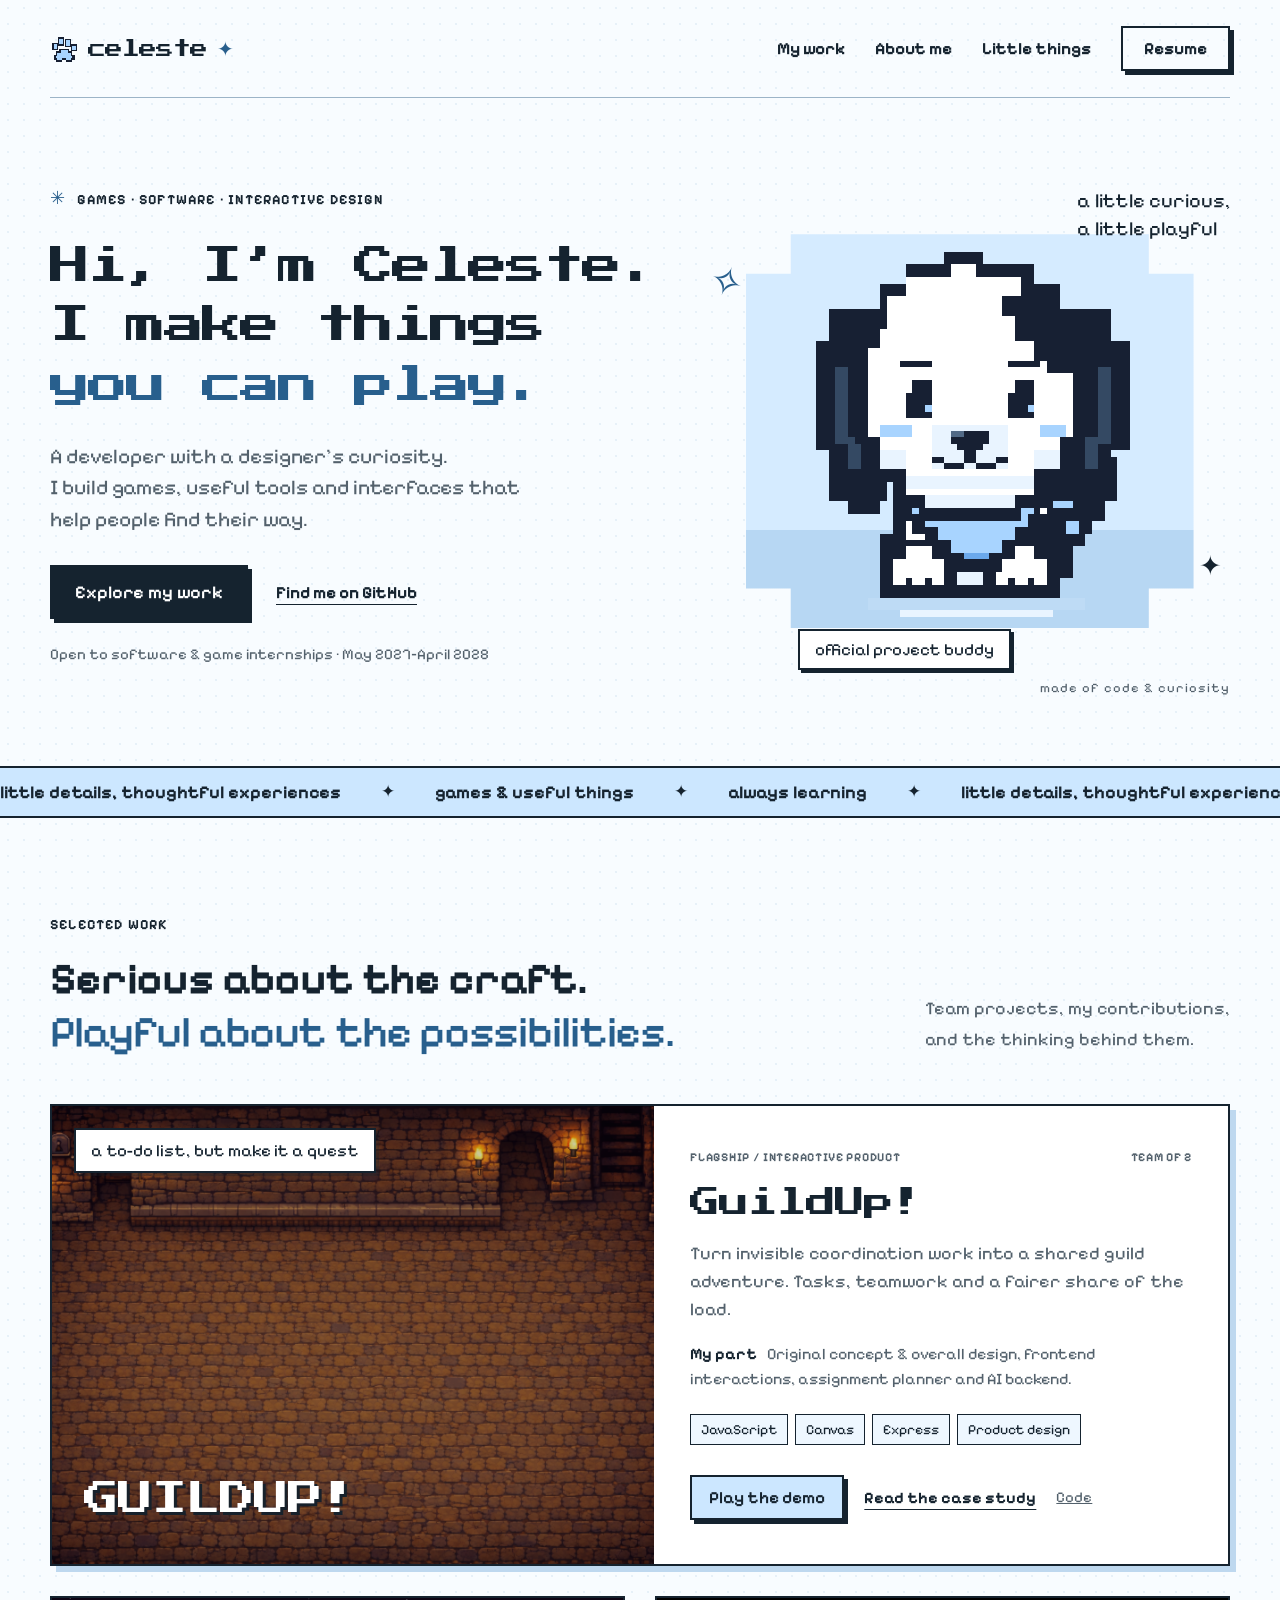
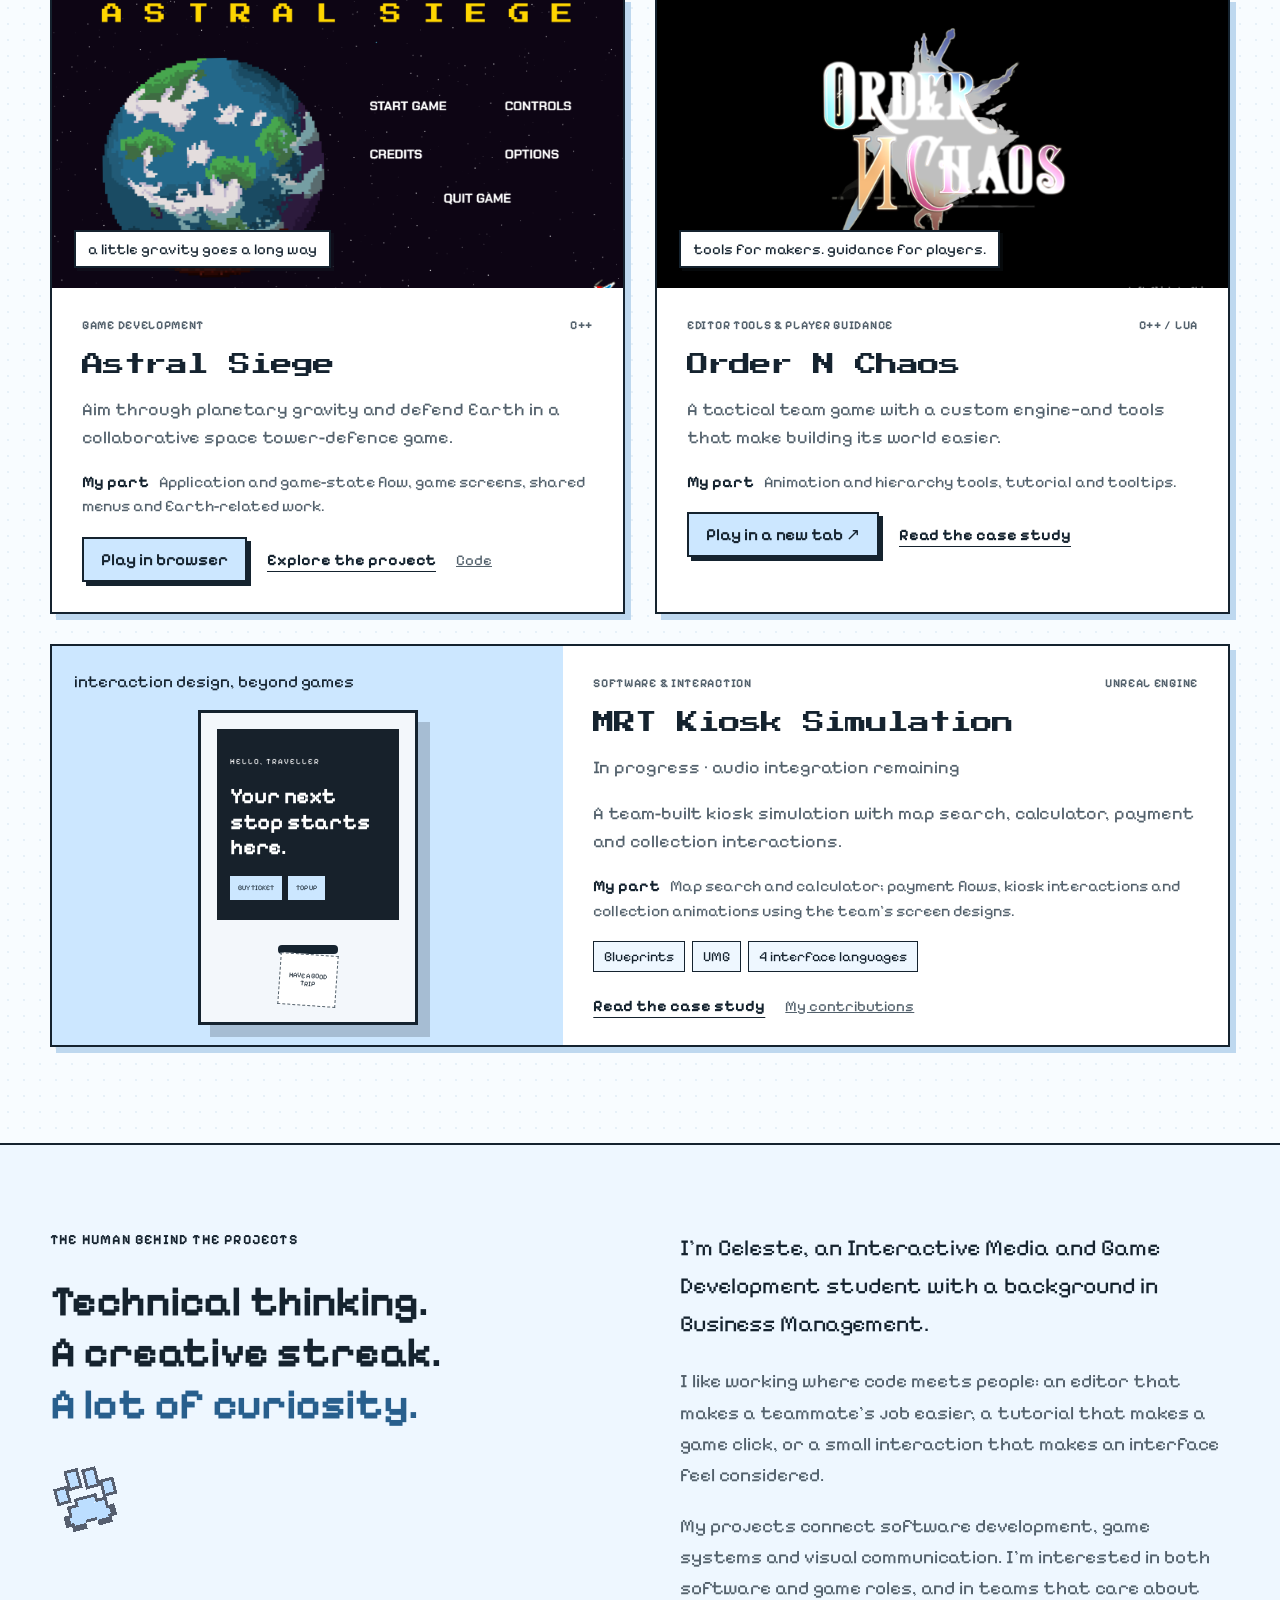
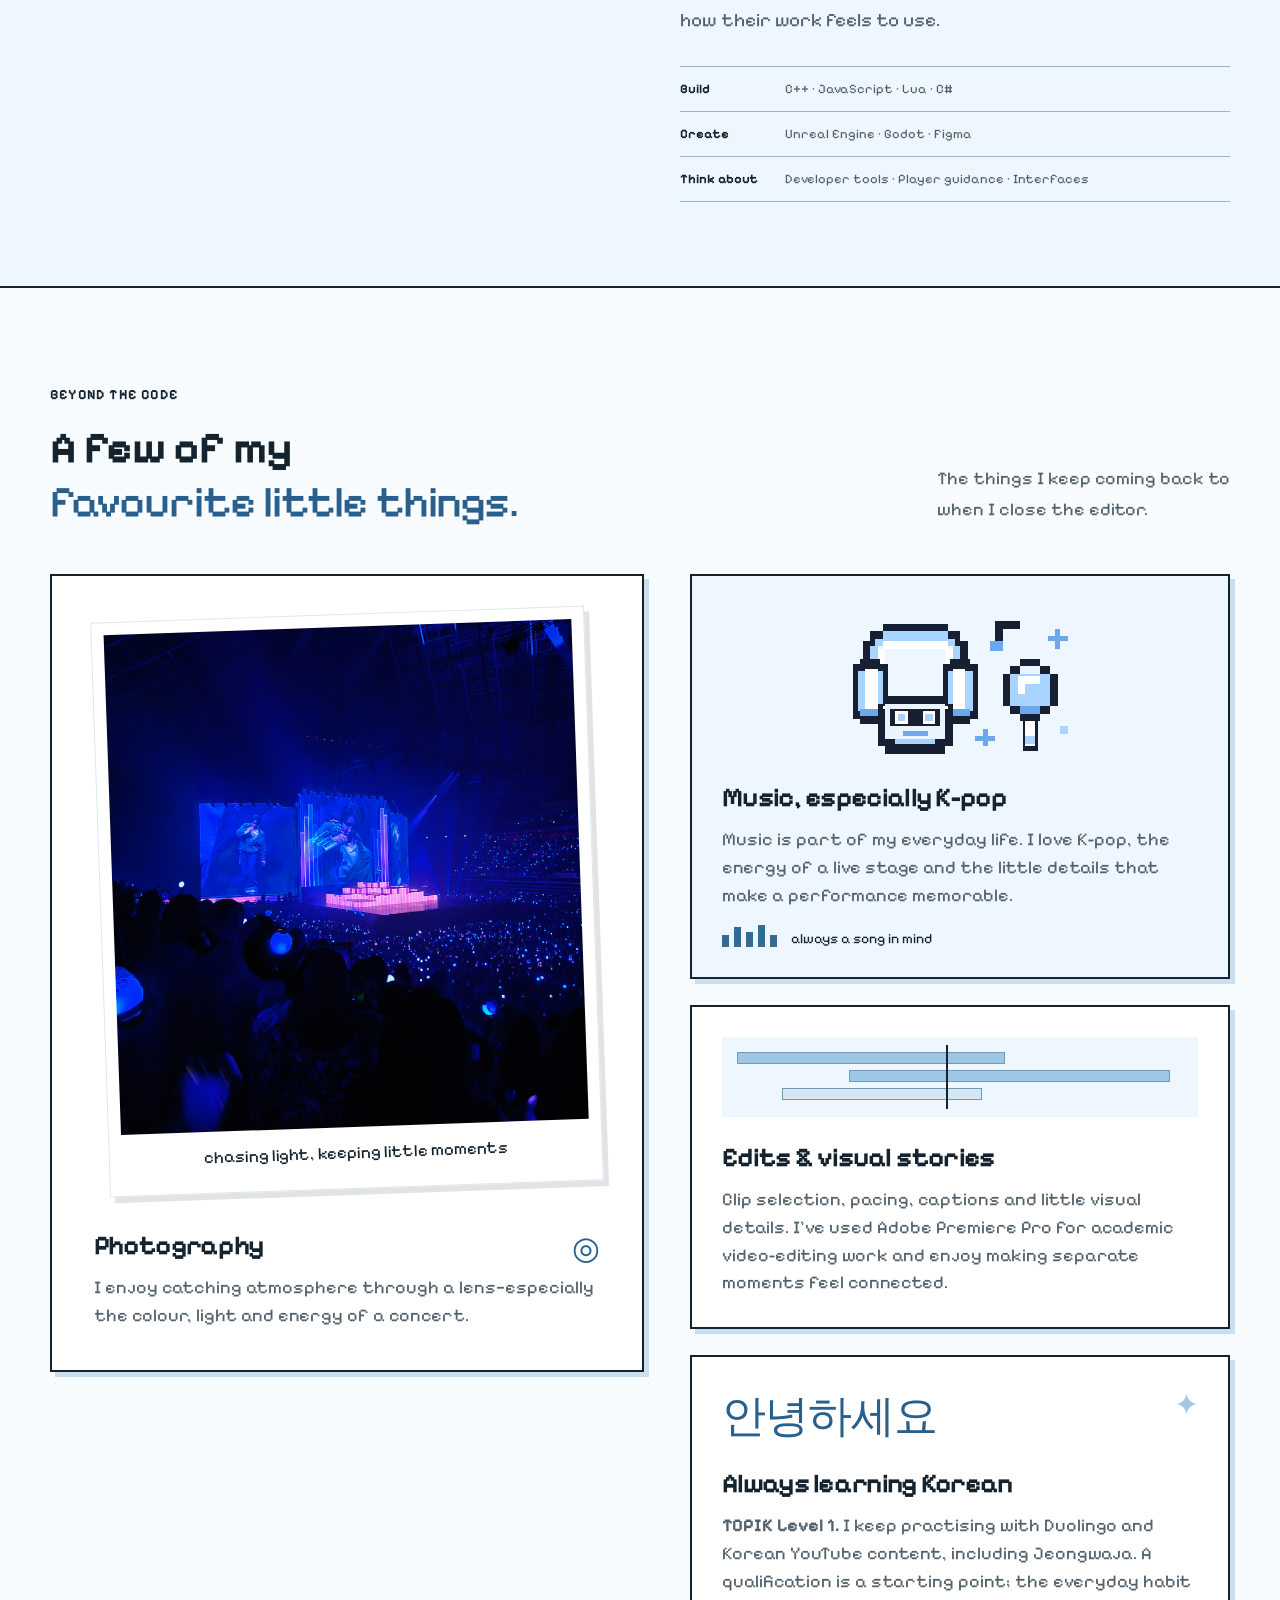
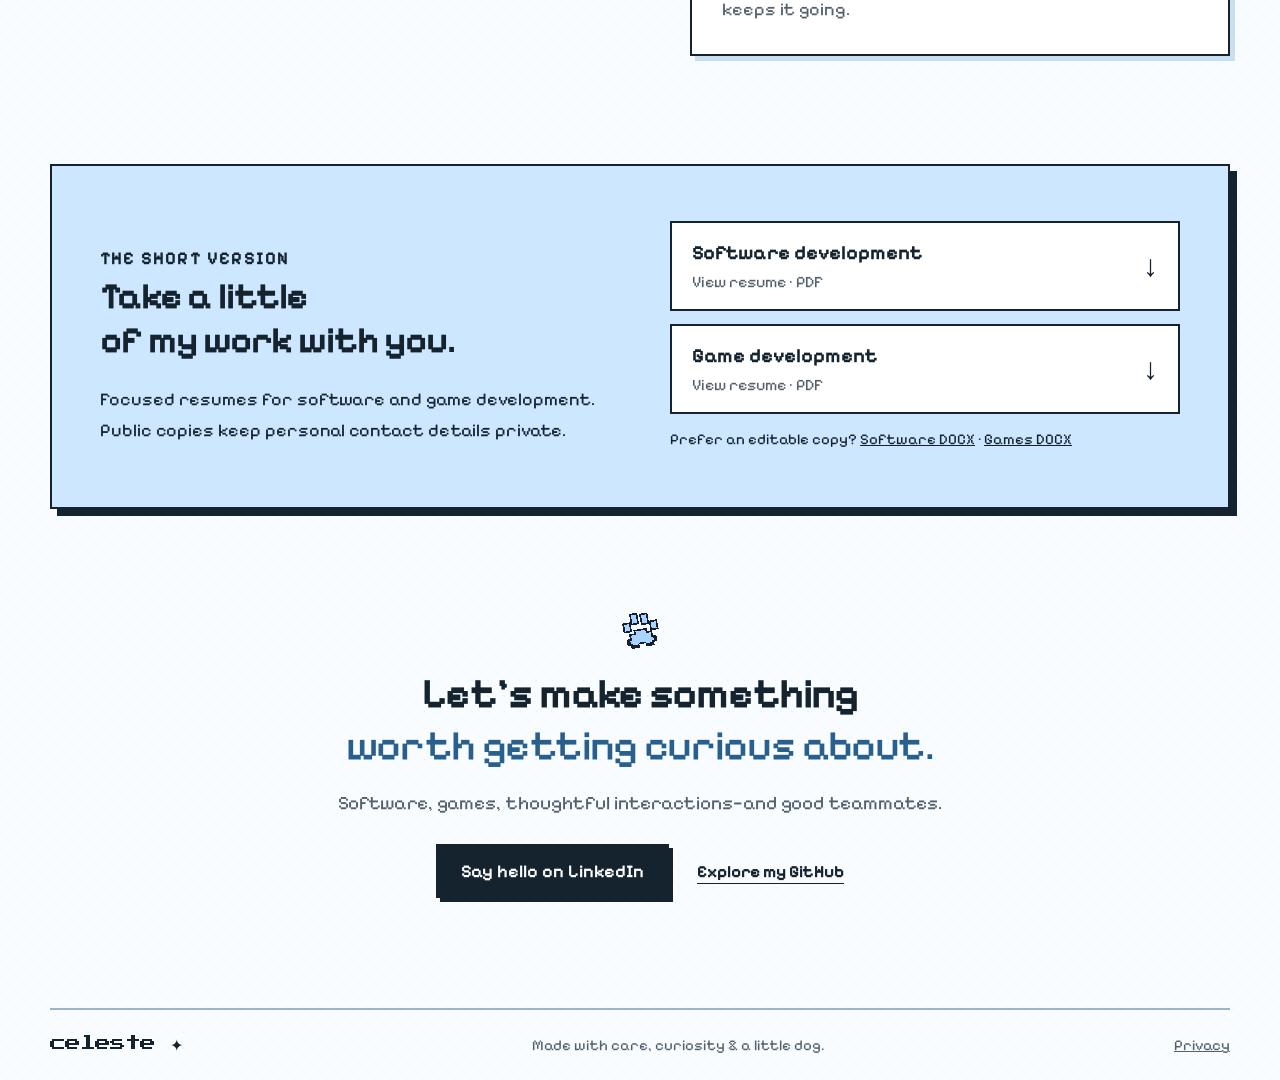
==== index.html @ cdff218d "Launch pastel-blue pixel portfolio with playable projects, evidence and privacy-safe resumes" ====
<!doctype html>
<html lang="en">
<head>
  <meta charset="utf-8"><meta name="viewport" content="width=device-width,initial-scale=1">
  <title>Celeste Tong · Games, software & little creative things</title>
  <meta name="description" content="Celeste Tong builds games, developer tools and thoughtful interfaces. Explore playable projects, personal contributions and creative work.">
  <link rel="icon" href="assets/paw.svg" type="image/svg+xml"><link rel="stylesheet" href="style.css"><link rel="stylesheet" href="pixel.css">
</head>
<body>
<a class="skip" href="#work">Skip to projects</a>
<header class="header wrap"><a class="brand" href="#" aria-label="Celeste home"><img src="assets/paw.svg" alt="" width="28" height="28"> celeste<span class="brand-star">✦</span></a><nav aria-label="Main navigation"><a href="#work">My work</a><a href="#about">About me</a><a href="#little-things">Little things</a><a class="nav-resume" href="#resume">Resume</a></nav></header>
<main>
<section class="hero wrap" aria-labelledby="intro-title">
  <div class="hero-copy"><div class="eyebrow"><span class="tiny-star">✳</span> GAMES · SOFTWARE · INTERACTIVE DESIGN</div><h1 id="intro-title">Hi, I’m Celeste.<br>I make things<br><span class="blue-word">you can play.</span></h1><p class="intro">A developer with a designer’s curiosity.<br>I build games, useful tools and interfaces that help people find their way.</p><div class="hero-actions"><a class="button dark" href="#work">Explore my work</a><a class="text-link" href="https://github.com/Cel23010997" target="_blank" rel="noopener noreferrer">Find me on GitHub</a></div><p class="availability">Open to software & game internships · May 2027–April 2028</p></div>
  <div class="hero-art"><span class="orbit-note note-top">a little curious,<br>a little playful</span><span class="doodle sparkle sparkle-one">✧</span><span class="doodle sparkle sparkle-two">✦</span><div class="mascot-blob"></div><button class="mascot-button" id="pet-dog" aria-label="Give the dog mascot a pat"><img src="assets/dog-mascot.svg" alt="A cheerful black-and-white puppy wearing a pastel blue bandana" width="480" height="480"></button><span class="dog-message" id="dog-message" aria-live="polite">official project buddy</span><span class="little-label">made of code & curiosity</span></div>
</section>
<div class="ticker" aria-hidden="true"><div>little details, thoughtful experiences <span>✦</span> games & useful things <span>✦</span> always learning <span>✦</span> little details, thoughtful experiences <span>✦</span></div></div>
<section class="section wrap" id="work"><div class="section-heading"><div><p class="eyebrow">SELECTED WORK</p><h2>Serious about the craft.<br><span class="handwritten">Playful about the possibilities.</span></h2></div><p>Team projects, my contributions,<br>and the thinking behind them.</p></div>
<div class="projects">
  <article class="project feature"><a class="project-image guild-preview" href="projects/guild-up.html" aria-label="Read the GuildUp case study"><img src="assets/guild-hall.png" alt="The pixel-art guild hall at the heart of GuildUp" loading="lazy"><span class="image-sticker">a to-do list, but make it a quest</span><span class="image-label">GUILDUP!</span></a><div class="project-body"><div class="project-meta"><span>FLAGSHIP / INTERACTIVE PRODUCT</span><span>TEAM OF 2</span></div><h3>GuildUp!</h3><p>Turn invisible coordination work into a shared guild adventure. Tasks, teamwork and a fairer share of the load.</p><p class="role"><b>My part</b> Original concept & overall design, frontend interactions, assignment planner and AI backend.</p><div class="tags"><span>JavaScript</span><span>Canvas</span><span>Express</span><span>Product design</span></div><div class="project-actions"><button class="button small" data-play="guild-up">Play the demo</button><a class="text-link" href="projects/guild-up.html">Read the case study</a><a class="code-link" href="https://github.com/Cel23010997/guild-up">Code</a></div></div></article>
  <article class="project"><a class="project-image astral-preview" href="projects/astral-siege.html" aria-label="Read about Astral Siege"><img src="assets/astral-preview.png" alt="Astral Siege space tower-defence game preview" loading="lazy"><span class="image-sticker small-sticker">a little gravity goes a long way</span></a><div class="project-body"><div class="project-meta"><span>GAME DEVELOPMENT</span><span>C++</span></div><h3>Astral Siege</h3><p>Aim through planetary gravity and defend Earth in a collaborative space tower-defence game.</p><p class="role"><b>My part</b> Application and game-state flow, game screens, shared menus and Earth-related work.</p><div class="project-actions"><button class="button small" data-play="astral-siege">Play in browser</button><a class="text-link" href="projects/astral-siege.html">Explore the project</a><a class="code-link" href="https://github.com/Cel23010997/astral-siege">Code</a></div></div></article>
  <article class="project"><a class="project-image order-preview" href="projects/order-n-chaos.html" aria-label="Read the Order N Chaos case study"><img src="assets/order-preview.png" alt="Order N Chaos title screen from the team-hosted browser game" loading="lazy"><span class="image-sticker small-sticker">tools for makers. guidance for players.</span></a><div class="project-body"><div class="project-meta"><span>EDITOR TOOLS & PLAYER GUIDANCE</span><span>C++ / LUA</span></div><h3>Order N Chaos</h3><p>A tactical team game with a custom engine—and tools that make building its world easier.</p><p class="role"><b>My part</b> Animation and hierarchy tools, tutorial and tooltips.</p><div class="project-actions"><a class="button small" href="https://tanukifurhire.com/play/order-n-chaos/" target="_blank" rel="noopener noreferrer">Play in a new tab ↗</a><a class="text-link" href="projects/order-n-chaos.html">Read the case study</a></div></div></article>
  <article class="project wide-project"><div class="kiosk-illustration" aria-hidden="true"><div class="kiosk-shell"><div class="kiosk-screen"><span>HELLO, TRAVELLER</span><strong>Your next<br>stop starts here.</strong><div><i>BUY TICKET</i><i>TOP UP</i></div></div><div class="kiosk-slot"></div><div class="kiosk-ticket">HAVE A GOOD TRIP</div></div><span class="kiosk-caption">interaction design, beyond games</span></div><div class="project-body"><div class="project-meta"><span>SOFTWARE & INTERACTION</span><span>UNREAL ENGINE</span></div><h3>MRT Kiosk Simulation</h3><p class="project-status">In progress · audio integration remaining</p><p>A team-built kiosk simulation with map search, calculator, payment and collection interactions.</p><p class="role"><b>My part</b> Map search and calculator; payment flows, kiosk interactions and collection animations using the team’s screen designs.</p><div class="tags"><span>Blueprints</span><span>UMG</span><span>4 interface languages</span></div><div class="project-actions"><a class="text-link" href="projects/mrt-kiosk.html">Read the case study</a><a class="code-link" href="https://github.com/Cel23010997/mrt-kiosk">My contributions</a></div></div></article>
</div></section>
<section class="about-section" id="about"><div class="wrap about-grid"><div><p class="eyebrow">THE HUMAN BEHIND THE PROJECTS</p><h2>Technical thinking.<br>A creative streak.<br><span class="blue-word">A lot of curiosity.</span></h2><img class="about-paw" src="assets/paw.svg" alt="" width="70" height="70"></div><div class="about-copy"><p>I’m Celeste, an Interactive Media and Game Development student with a background in Business Management.</p><p>I like working where code meets people: an editor that makes a teammate’s job easier, a tutorial that makes a game click, or a small interaction that makes an interface feel considered.</p><p>My projects connect software development, game systems and visual communication. I’m interested in both software and game roles, and in teams that care about how their work feels to use.</p><div class="skill-lines"><div><b>Build</b><span>C++ · JavaScript · Lua · C#</span></div><div><b>Create</b><span>Unreal Engine · Godot · Figma</span></div><div><b>Think about</b><span>Developer tools · Player guidance · Interfaces</span></div></div></div></div></section>
<section class="section wrap" id="little-things"><div class="section-heading"><div><p class="eyebrow">BEYOND THE CODE</p><h2>A few of my<br><span class="handwritten">favourite little things.</span></h2></div><p>The things I keep coming back to<br>when I close the editor.</p></div><div class="hobbies"><article class="photo-hobby"><div class="polaroid"><img src="assets/concert-blue.jpg" alt="My concert photograph: blue stage lights and a sea of glowing lightsticks" loading="lazy"><span>chasing light, keeping little moments</span></div><div class="hobby-copy"><span class="hobby-icon" aria-hidden="true">◎</span><h3>Photography</h3><p>I enjoy catching atmosphere through a lens—especially the colour, light and energy of a concert.</p></div></article><div class="small-hobbies"><article class="hobby-card music"><img src="assets/music-pixel.svg" class="music-art" alt="Pixel-art headphones, cassette and lightstick" width="288" height="192"><h3>Music, especially K-pop</h3><p>Music is part of my everyday life. I love K-pop, the energy of a live stage and the little details that make a performance memorable.</p><div class="equalizer" aria-hidden="true"><i></i><i></i><i></i><i></i><i></i><span>always a song in mind</span></div></article><article class="hobby-card"><div class="timeline-art" aria-hidden="true"><span></span><span></span><span></span><i></i></div><h3>Edits & visual stories</h3><p>Clip selection, pacing, captions and little visual details. I’ve used Adobe Premiere Pro for academic video-editing work and enjoy making separate moments feel connected.</p></article><article class="hobby-card korean"><div class="hangul" lang="ko" aria-hidden="true">안녕하세요<span>✦</span></div><h3>Always learning Korean</h3><p><b>TOPIK Level 1.</b> I keep practising with Duolingo and Korean YouTube content, including Jeongwaja. A qualification is a starting point; the everyday habit keeps it going.</p></article></div></div></section>
<section class="resume-section wrap" id="resume"><div><p class="eyebrow">THE SHORT VERSION</p><h2>Take a little<br>of my work with you.</h2><p>Focused resumes for software and game development.<br>Public copies keep personal contact details private.</p></div><div class="resume-options"><a class="resume-download" href="resume/CelesteTong-SoftwareDeveloper-General.pdf"><span>Software development</span><small>View resume · PDF</small><b aria-hidden="true">↓</b></a><a class="resume-download" href="resume/CelesteTong-GameDeveloper-General.pdf"><span>Game development</span><small>View resume · PDF</small><b aria-hidden="true">↓</b></a><p>Prefer an editable copy? <a href="resume/CelesteTong-SoftwareDeveloper-General.docx">Software DOCX</a> · <a href="resume/CelesteTong-GameDeveloper-General.docx">Games DOCX</a></p></div></section>
<section class="contact wrap"><img src="assets/paw.svg" alt="" width="40" height="40"><h2>Let’s make something<br><span class="handwritten">worth getting curious about.</span></h2><p>Software, games, thoughtful interactions—and good teammates.</p><div class="hero-actions"><a class="button dark" href="https://www.linkedin.com/in/celeste-tong-jia-xuan/" target="_blank" rel="noopener noreferrer">Say hello on LinkedIn</a><a class="text-link" href="https://github.com/Cel23010997" target="_blank" rel="noopener noreferrer">Explore my GitHub</a></div></section>
</main><footer class="footer wrap"><a class="brand" href="#">celeste ✦</a><span>Made with care, curiosity & a little dog.</span><a href="privacy.html">Privacy</a></footer>
<dialog class="play-dialog" id="play-dialog"><div class="play-toolbar"><div><b id="play-title">Play</b><span id="play-note"></span></div><a id="play-external" target="_blank" rel="noopener noreferrer">Open separately</a><button id="close-play" aria-label="Close game">×</button></div><iframe id="game-frame" title="Playable project" allow="fullscreen; autoplay; gamepad" allowfullscreen></iframe></dialog>
<script src="script.js"></script></body></html>
---- style.css ----
:root{--ink:#17212b;--muted:#53616c;--blue:#c9e4fa;--ice:#eef7ff;--blue-dark:#326b96;--line:#d2dfe9;--white:#fff;--radius:24px;font-family:"Trebuchet MS",Arial,sans-serif;color:var(--ink);background:#fcfdff;font-synthesis:none}*{box-sizing:border-box}html{scroll-behavior:smooth;scroll-padding-top:90px}body{margin:0}button,a{-webkit-tap-highlight-color:transparent}a{color:inherit}button,input,select{font:inherit}button,a{touch-action:manipulation}a:focus-visible,button:focus-visible{outline:3px solid #3380b6;outline-offset:5px}img{max-width:100%;display:block}button{color:inherit;cursor:pointer}.wrap{width:min(1180px,calc(100% - 72px));margin-inline:auto}.skip{position:absolute;top:-90px;left:20px;z-index:100;background:#fff;padding:12px}.skip:focus{top:12px}.header{display:flex;align-items:center;justify-content:space-between;padding:26px 0;border-bottom:1px solid var(--line)}.brand{display:inline-flex;gap:10px;align-items:center;text-decoration:none;font-size:25px;font-weight:900;letter-spacing:-1px}.brand-star{color:var(--blue-dark);font-size:20px}.header nav{display:flex;align-items:center;gap:30px;font-size:14px;font-weight:700}.header nav a{text-decoration:none}.header nav a:hover{text-decoration:underline;text-underline-offset:6px}.nav-resume{border:1.5px solid var(--ink);padding:10px 21px;border-radius:30px}.hero{display:grid;grid-template-columns:1.17fr 1fr;gap:20px;align-items:center;padding-block:86px 88px;min-height:660px}.eyebrow{font-size:12px;font-weight:800;letter-spacing:1.8px;line-height:1.6;margin:0 0 24px}.tiny-star{color:var(--blue-dark);font-size:18px;margin-right:7px}h1,h2,h3,p{margin-top:0}h1{font-size:clamp(44px,5.7vw,78px);line-height:1.04;letter-spacing:-4.5px;margin-bottom:28px;font-weight:900}.blue-word{color:var(--blue-dark)}.intro{font-size:19px;line-height:1.65;color:var(--muted);max-width:490px}.hero-actions{display:flex;align-items:center;gap:28px;flex-wrap:wrap;margin:30px 0 20px}.button{display:inline-flex;align-items:center;justify-content:center;min-height:49px;padding:14px 23px;border:1.5px solid var(--ink);border-radius:100px;background:var(--blue);font-size:14px;font-weight:800;text-decoration:none;transition:transform .2s,box-shadow .2s}.button:hover{transform:translateY(-3px);box-shadow:3px 4px 0 var(--ink)}.button.dark{background:var(--ink);color:#fff}.button.small{min-height:42px;padding:10px 17px;font-size:13px}.text-link{font-weight:800;text-decoration-thickness:1px;text-underline-offset:6px;font-size:14px}.availability{font-size:12px;color:var(--muted);margin-top:26px}.hero-art{position:relative;min-height:470px;display:grid;place-items:center;isolation:isolate}.mascot-blob{position:absolute;width:92%;height:79%;background:var(--blue);border-radius:48% 52% 43% 57%/51% 42% 58% 49%;transform:rotate(-8deg);z-index:-1}.mascot-blob:after{content:"";position:absolute;inset:-15px;border:1px dashed #8badc5;border-radius:inherit;transform:rotate(14deg)}.mascot-button{border:0;background:none;width:100%;padding:0;transition:transform .25s}.mascot-button:hover{transform:rotate(3deg) translateY(-4px)}.mascot-button.patted{animation:wiggle .6s ease}.mascot-button img{width:100%;max-width:460px;margin:auto}.orbit-note{position:absolute;font-family:"Segoe Print","Comic Sans MS",cursive;font-size:19px;line-height:1.4;z-index:2;transform:rotate(7deg)}.note-top{right:-5px;top:9px}.doodle{position:absolute}.sparkle-one{left:14px;top:48px;font-size:69px;color:var(--blue-dark);transform:rotate(20deg)}.sparkle-two{right:0;bottom:90px;font-size:40px}.dog-message{position:absolute;bottom:17px;left:24%;transform:rotate(-4deg);background:#fff;border:1px solid var(--ink);padding:8px 15px;border-radius:8px;font-size:13px;box-shadow:3px 3px 0 var(--ink)}.little-label{position:absolute;bottom:-16px;right:0;font-size:11px;letter-spacing:1px;color:var(--muted)}.ticker{overflow:hidden;background:var(--blue);border-block:1px solid var(--ink);padding:17px 0;white-space:nowrap;font-size:14px;font-weight:700}.ticker>div{display:flex;justify-content:space-around;gap:40px;min-width:1100px}.ticker span{font-size:17px}.section{padding-block:96px}.section-heading{display:flex;justify-content:space-between;gap:30px;align-items:end;margin-bottom:44px}.section-heading .eyebrow{margin-bottom:16px}h2{font-size:clamp(30px,3.6vw,46px);letter-spacing:-1.8px;line-height:1.15;font-weight:900;margin-bottom:0}.handwritten{font-family:"Segoe Print","Comic Sans MS",cursive;font-weight:500;font-size:.85em;letter-spacing:-1.4px;color:var(--blue-dark);line-height:1.55}.section-heading>p{font-size:15px;line-height:1.7;color:var(--muted);margin-bottom:6px}.projects{display:grid;grid-template-columns:1fr 1fr;gap:30px}.project{border:1px solid var(--line);border-radius:var(--radius);overflow:hidden;background:#fff;transition:box-shadow .25s,transform .25s}.project:hover{box-shadow:0 12px 40px #223b5310}.feature{grid-column:1/-1;display:grid;grid-template-columns:1.05fr 1fr}.project-image{position:relative;display:block;overflow:hidden;text-decoration:none;min-height:280px;background:var(--ice)}.project-image>img{width:100%;height:290px;object-fit:cover;transition:transform .5s}.project-image:hover>img{transform:scale(1.035)}.feature .project-image>img{height:100%;min-height:450px;object-fit:cover;filter:brightness(.8)}.image-sticker{position:absolute;top:22px;left:22px;padding:10px 15px;background:var(--white);border:1px solid var(--ink);font-family:"Segoe Print","Comic Sans MS",cursive;font-size:14px;transform:rotate(-4deg);box-shadow:3px 3px 0 #17212b45}.image-label{position:absolute;left:32px;bottom:38px;color:#fff;font-size:50px;font-weight:900;letter-spacing:1px;text-shadow:3px 3px 0 #17212b}.small-sticker{font-size:12px;padding:8px 12px;top:auto;bottom:20px}.project-body{padding:30px}.feature .project-body{padding:44px 36px;display:flex;flex-direction:column;justify-content:center}.project-meta{display:flex;justify-content:space-between;gap:12px;font-size:10px;letter-spacing:1.1px;font-weight:800;color:var(--muted);margin-bottom:17px}.project h3{font-size:29px;letter-spacing:-1px;margin-bottom:14px}.feature h3{font-size:40px}.project p{font-size:16px;line-height:1.7;color:var(--muted);margin-bottom:18px}.project .role{font-size:14px}.role b{color:var(--ink);margin-right:7px}.tags{display:flex;gap:7px;flex-wrap:wrap;margin:4px 0 24px}.tags span{border:1px solid var(--line);border-radius:30px;font-size:11px;padding:6px 10px;background:var(--ice)}.project-actions{display:flex;align-items:center;gap:20px;flex-wrap:wrap;margin-top:6px}.project-actions .text-link{font-size:13px}.code-link{color:var(--muted);font-size:12px}.wide-project{grid-column:1/-1;display:grid;grid-template-columns:1fr 1.3fr}.kiosk-illustration{min-height:330px;background:var(--blue);display:grid;place-items:center;position:relative;overflow:hidden}.kiosk-shell{width:220px;background:#f3f7fb;border:3px solid var(--ink);border-radius:20px 20px 0 0;padding:16px;box-shadow:13px 13px 0 #17212b23;transform:rotate(-6deg) translateY(26px)}.kiosk-screen{background:#17212b;color:#fff;border-radius:9px;padding:20px 13px;min-height:180px}.kiosk-screen>span{font-size:8px;letter-spacing:1px}.kiosk-screen strong{display:block;font-size:22px;line-height:1.15;margin:16px 0}.kiosk-screen>div{display:flex;gap:6px}.kiosk-screen i{font-style:normal;font-size:7px;background:var(--blue);color:var(--ink);padding:8px;border-radius:4px}.kiosk-slot{height:9px;width:60px;background:var(--ink);margin:25px auto 0;border-radius:4px}.kiosk-ticket{font-size:7px;background:#fff;border:1px dashed var(--muted);width:58px;text-align:center;padding:17px 4px;margin:auto;transform:rotate(4deg)}.kiosk-caption{position:absolute;top:25px;left:22px;font-family:"Segoe Print",cursive;font-size:15px;transform:rotate(-3deg)}.about-section{background:var(--ice);border-block:1px solid var(--line);padding-block:84px}.about-grid{display:grid;grid-template-columns:1fr 1fr;gap:80px}.about-grid h2{font-size:43px;line-height:1.2}.about-paw{margin-top:30px;transform:rotate(-15deg);opacity:.7}.about-copy p{font-size:17px;line-height:1.8;color:var(--muted)}.about-copy p:first-child{font-size:20px;color:var(--ink)}.skill-lines{margin-top:30px;border-top:1px solid var(--line)}.skill-lines>div{display:flex;gap:15px;padding:14px 0;border-bottom:1px solid var(--line);font-size:13px}.skill-lines b{min-width:90px}.skill-lines span{color:var(--muted)}.hobbies{display:grid;grid-template-columns:1.1fr 1fr;gap:46px}.photo-hobby{background:var(--ice);border:1px solid var(--line);border-radius:var(--radius);padding:30px;display:flex;flex-direction:column;justify-content:center}.polaroid{padding:12px 12px 25px;background:#fff;box-shadow:0 6px 20px #223b5318;transform:rotate(-3deg);margin:8px 18px 30px;border:1px solid #dce7ef}.polaroid img{width:100%;height:335px;object-fit:cover;object-position:50% 73%}.polaroid span{font-family:"Segoe Print","Comic Sans MS",cursive;display:block;text-align:center;font-size:14px;margin-top:15px}.hobby-copy{padding:10px 12px}.hobby-icon{font-size:32px;float:right;color:var(--blue-dark)}.hobbies h3{font-size:24px;letter-spacing:-.7px;margin-bottom:12px}.hobbies p{font-size:15px;line-height:1.8;color:var(--muted);margin-bottom:0}.small-hobbies{display:flex;flex-direction:column;gap:26px}.hobby-card{border:1px solid var(--line);border-radius:var(--radius);padding:30px;flex:1;background:#fff}.timeline-art{height:80px;background:var(--ice);border-radius:12px;margin-bottom:24px;padding:15px;position:relative;overflow:hidden}.timeline-art span{height:12px;display:block;margin-bottom:6px;border-radius:3px;background:#9dc7e5;border:1px solid #739ab7}.timeline-art span:nth-child(1){width:60%}.timeline-art span:nth-child(2){width:72%;margin-left:25%}.timeline-art span:nth-child(3){width:45%;margin-left:10%;background:#d5e7f5}.timeline-art i{position:absolute;left:47%;top:8px;bottom:8px;width:2px;background:var(--ink)}.hangul{font-size:44px;font-weight:800;color:var(--blue-dark);margin-bottom:21px;letter-spacing:-1px}.hangul span{float:right;font-size:30px;color:#a1c7e3}.resume-section{display:grid;grid-template-columns:1fr 1fr;gap:60px;padding:55px 48px;background:var(--blue);border:1px solid var(--ink);border-radius:26px;box-shadow:6px 7px 0 var(--ink);margin-block:12px 100px}.resume-section h2{font-size:37px}.resume-section p{font-size:14px;line-height:1.7;margin-top:22px;margin-bottom:0}.resume-options{display:flex;flex-direction:column;justify-content:center;gap:13px}.resume-download{display:grid;grid-template-columns:1fr auto;background:#fff;border:1.5px solid var(--ink);padding:18px 20px;border-radius:14px;text-decoration:none;transition:transform .2s}.resume-download:hover{transform:translateX(4px)}.resume-download span{font-size:16px;font-weight:800}.resume-download small{grid-column:1;color:var(--muted);font-size:12px;margin-top:7px}.resume-download b{grid-column:2;grid-row:1/3;font-size:30px;align-self:center}.resume-options p{font-size:11px;margin:0}.contact{text-align:center;padding-bottom:90px}.contact>img{margin:0 auto 20px;transform:rotate(-10deg)}.contact h2{font-size:42px}.contact>p{color:var(--muted);font-size:15px;margin-top:20px}.contact .hero-actions{justify-content:center}.footer{border-top:1px solid var(--line);padding-block:25px;display:flex;justify-content:space-between;align-items:center;gap:18px;font-size:12px;color:var(--muted)}.footer .brand{color:var(--ink);font-size:20px}.play-dialog{width:min(1440px,96vw);height:94vh;padding:0;border:1.5px solid var(--ink);border-radius:16px;overflow:hidden;background:var(--ink)}.play-dialog[open]{display:flex;flex-direction:column}.play-dialog::backdrop{background:#09131ee6}.play-toolbar{background:#fff;display:flex;align-items:center;gap:20px;padding:13px 19px;min-height:64px}.play-toolbar>div{flex:1;display:flex;gap:14px;align-items:center}.play-toolbar span,.play-toolbar a{font-size:12px;color:var(--muted)}.play-toolbar button{border:0;background:var(--blue);font-size:26px;border-radius:50%;width:35px;height:35px}.play-dialog iframe{border:0;width:100%;flex:1;min-height:0}.case-main{max-width:900px;padding-block:65px}.case-main h1{font-size:60px}.case-intro{font-size:21px;line-height:1.7;color:var(--muted)}.case-facts{display:flex;flex-wrap:wrap;gap:10px;margin:27px 0}.case-facts span{background:var(--ice);border:1px solid var(--line);padding:8px 14px;border-radius:25px;font-size:13px}.case-cover{width:100%;max-height:440px;object-fit:cover;border-radius:22px;margin:35px 0}.case-section{margin:48px 0}.case-section h2{font-size:29px;margin-bottom:17px}.case-section p,.case-section li{font-size:17px;line-height:1.8;color:var(--muted)}.case-section li{margin-bottom:10px}.case-note{background:var(--ice);border-left:4px solid #91bbda;padding:22px 26px;border-radius:0 15px 15px 0;font-size:15px;line-height:1.8}.case-section strong{color:var(--ink)}.case-back{display:inline-block;margin-bottom:30px;font-size:13px;font-weight:700;text-underline-offset:5px}.privacy-page p,.privacy-page li{font-size:17px;line-height:1.8}.privacy-page{max-width:800px;padding-block:70px}.privacy-page h1{font-size:46px;letter-spacing:-2px}.privacy-page h2{font-size:25px;margin:30px 0 15px}@keyframes wiggle{0%,100%{transform:rotate(0)}25%{transform:rotate(-7deg)}65%{transform:rotate(7deg)}}@media(min-width:1500px){.hero{padding-block:100px 110px}}@media(max-width:950px){.wrap{width:calc(100% - 44px)}.hero{grid-template-columns:1.2fr 1fr;padding-block:65px;min-height:0}.hero-art{min-height:340px}.hero h1{font-size:56px;letter-spacing:-3px}.note-top{font-size:14px;top:-10px}.dog-message{font-size:11px;left:10%;bottom:10px}.intro{font-size:17px}.availability{font-size:10px}.section{padding-block:70px}.section-heading{align-items:start}.section-heading>p{max-width:200px}.feature .project-body{padding:28px}.project-body{padding:25px}.feature .project-image>img{min-height:480px}.about-grid{gap:40px}.about-grid h2{font-size:36px}.hobbies{gap:25px}.photo-hobby{padding:20px}.polaroid{margin-inline:0}.polaroid img{height:290px}.hobby-card{padding:24px}.resume-section{padding:40px 30px;gap:30px}.resume-section h2{font-size:32px}.play-toolbar span{display:none}}@media(max-width:680px){html{scroll-padding-top:20px}.wrap{width:calc(100% - 34px)}.header{padding:20px 0}.header .brand{font-size:22px}.header nav{gap:16px;font-size:12px}.header nav a:nth-child(3){display:none}.nav-resume{padding:7px 12px}.hero{grid-template-columns:1fr;padding-top:46px;padding-bottom:55px;gap:34px}.hero h1{font-size:55px;letter-spacing:-3px}.eyebrow{font-size:10px;letter-spacing:1.3px;margin-bottom:20px}.intro{font-size:17px}.hero-actions{gap:21px}.hero-art{width:min(370px,100%);margin:auto;min-height:360px}.hero-art img{max-width:370px}.note-top{right:5px;font-size:16px;top:0}.sparkle-one{top:20px}.little-label{bottom:-10px}.dog-message{left:22%;bottom:0}.availability{font-size:11px}.ticker{padding:13px 0;font-size:12px}.section{padding-block:60px}.section-heading{display:block;margin-bottom:30px}.section-heading h2{font-size:32px;letter-spacing:-1.5px}.section-heading>p{max-width:none;margin-top:18px;font-size:14px}.section-heading>p br{display:none}.projects{grid-template-columns:1fr;gap:25px}.feature,.wide-project{display:block;grid-column:auto}.feature .project-image>img{height:290px;min-height:0}.project-image>img{height:250px}.feature h3{font-size:32px}.project h3{font-size:29px}.feature .project-body,.project-body{padding:25px}.project-meta{font-size:9px}.project p{font-size:15px}.image-label{font-size:40px;bottom:24px}.image-sticker{font-size:12px;left:18px;top:18px}.small-sticker{top:auto;bottom:18px;font-size:11px}.about-section{padding-block:55px}.about-grid{grid-template-columns:1fr;gap:28px}.about-grid h2{font-size:35px}.about-paw{display:none}.about-copy p{font-size:16px}.about-copy p:first-child{font-size:19px}.hobbies{grid-template-columns:1fr}.polaroid{max-width:360px;margin:10px auto 28px}.polaroid img{height:330px}.hobby-card{padding:27px}.resume-section{display:block;padding:29px 23px;margin-bottom:65px;border-radius:20px;box-shadow:4px 5px 0 var(--ink)}.resume-section h2{font-size:32px}.resume-options{margin-top:30px}.resume-options p{font-size:12px;line-height:1.9}.contact{padding-bottom:60px}.contact h2{font-size:31px}.footer{flex-wrap:wrap;font-size:11px}.footer>span{order:3;flex-basis:100%}.play-dialog{width:100vw;height:100dvh;max-width:100vw;max-height:100dvh;border:0;border-radius:0}.play-toolbar{gap:12px;padding:10px}.play-toolbar a{font-size:11px}.case-main{padding-top:38px}.case-main h1{font-size:44px;letter-spacing:-2px}.case-intro{font-size:18px}.case-section{margin:36px 0}.case-section h2{font-size:26px}.case-section p,.case-section li{font-size:16px}}@media(prefers-reduced-motion:reduce){html{scroll-behavior:auto}*,*:before,*:after{animation:none!important;transition:none!important}}
---- pixel.css ----
@font-face{font-family:Pixelify;src:url('assets/fonts/PixelifySans.ttf') format('truetype');font-weight:400 700;font-display:swap}@font-face{font-family:PressStart;src:url('assets/fonts/PressStart2P.ttf') format('truetype');font-weight:400;font-display:swap}
:root{--radius:0;font-family:Pixelify,'Trebuchet MS',sans-serif;background:#f8fcff;--ink:#15232f;--blue:#cce7ff;--blue-dark:#285f8d;--line:#9cb4c7}body{background-image:radial-gradient(#91b5d72b 1px,transparent 1px);background-size:16px 16px}.brand{font-family:PressStart,monospace;font-size:18px;letter-spacing:-1px}.header nav{font-size:17px}.nav-resume,.button{border-radius:0;border-width:2px;box-shadow:4px 4px 0 var(--ink)}.button{font-family:Pixelify,sans-serif;font-size:18px;font-weight:600}.button:hover{transform:translate(-2px,-2px);box-shadow:6px 6px 0 var(--ink)}.button.small{font-size:17px}.text-link{font-size:17px}.hero{grid-template-columns:1.2fr 1fr;gap:35px;min-height:660px}.hero h1{font-family:PressStart,monospace;font-size:clamp(25px,3.15vw,44px);letter-spacing:-2px;line-height:1.48;margin-bottom:25px}.intro{font-size:21px;line-height:1.5}.eyebrow{font-size:14px;letter-spacing:1.2px}.availability{font-size:15px}.hero-art{min-height:440px}.mascot-blob{width:86%;height:82%;border-radius:0;transform:none;clip-path:polygon(10% 0,90% 0,90% 10%,100% 10%,100% 90%,90% 90%,90% 100%,10% 100%,10% 90%,0 90%,0 10%,10% 10%);background:linear-gradient(0deg,#b7d7f3 25%,#d5ebff 25%)}.mascot-blob:after{display:none}.mascot-button{width:86%;image-rendering:pixelated}.mascot-button:hover{transform:translateY(-8px)}.mascot-button img{image-rendering:pixelated;max-width:410px}.orbit-note{font-family:Pixelify,sans-serif;font-size:20px;transform:none}.note-top{top:-4px;right:0}.dog-message{font-size:17px;border-radius:0;border:2px solid var(--ink);transform:none;left:17%;bottom:1px}.little-label{font-size:13px;bottom:-25px}.sparkle{font-family:PressStart,monospace}.sparkle-one{font-size:40px;left:0;top:65px}.sparkle-two{font-size:27px;right:8px;bottom:90px}.ticker{border-block:2px solid var(--ink);font-size:18px;padding:13px 0}.section-heading h2,h2{font-family:Pixelify,sans-serif;letter-spacing:-1px;font-size:44px;line-height:1.2}.handwritten{font-family:Pixelify,sans-serif;font-size:1em;font-weight:500;letter-spacing:-1px;line-height:1.25}.section-heading>p{font-size:18px}.project{border:2px solid var(--ink);border-radius:0;box-shadow:6px 6px 0 #bed8ef}.project:hover{box-shadow:8px 8px 0 #a8c9e5}.project h3{font-family:PressStart,monospace;font-size:22px;line-height:1.5;letter-spacing:-1px}.feature h3{font-size:30px}.project p{font-size:18px;line-height:1.55}.project .role{font-size:16px}.project-meta{font-size:12px;letter-spacing:.7px}.tags span,.case-facts span{font-size:14px;border-radius:0;border:1px solid var(--ink)}.project-actions .text-link{font-size:16px}.code-link{font-size:15px}.image-sticker{font-family:Pixelify,sans-serif;font-size:17px;transform:none;border-width:2px;border-radius:0}.small-sticker{font-size:15px}.image-label{font-family:PressStart,monospace;font-size:35px;letter-spacing:-1px;line-height:1.5}.project-image>img{image-rendering:auto}.kiosk-shell,.kiosk-screen,.kiosk-screen i{border-radius:0}.kiosk-shell{transform:translateY(22px);box-shadow:12px 12px 0 #17212b35}.kiosk-caption{font-family:Pixelify,sans-serif;font-size:17px;transform:none}.about-section{border-block:2px solid var(--ink)}.about-copy p{font-size:19px;line-height:1.65}.about-copy p:first-child{font-size:23px}.skill-lines{font-size:17px}.photo-hobby,.hobby-card{border:2px solid var(--ink);border-radius:0;background:#fff;box-shadow:5px 5px 0 #c8dff2}.photo-hobby{align-self:start}.polaroid{transform:rotate(-2deg);box-shadow:5px 6px 0 #17212b20}.polaroid>span{font-family:Pixelify,sans-serif;font-size:17px}.hobby-card p,.hobby-copy p{font-size:18px;line-height:1.55}.hobbies h3{font-family:Pixelify,sans-serif;font-size:27px}.timeline-art,.timeline-art span{border-radius:0}.music-art{width:240px;height:160px;object-fit:contain;image-rendering:pixelated;margin:0 auto 15px}.music{background:#eef7ff}.equalizer{display:flex;gap:5px;align-items:end;height:22px;margin-top:15px}.equalizer i{display:block;width:7px;background:#326b96;height:12px}.equalizer i:nth-child(2){height:20px}.equalizer i:nth-child(3){height:15px}.equalizer i:nth-child(4){height:22px}.equalizer span{font-size:14px;margin-left:9px}.resume-section{border-width:2px;border-radius:0;box-shadow:7px 7px 0 var(--ink)}.resume-download{border-radius:0;border-width:2px}.resume-download span{font-size:20px}.resume-download small{font-size:16px}.resume-section p{font-size:18px}.resume-options p{font-size:15px}.contact>p{font-size:19px}.footer{font-size:15px;border-width:2px}.footer .brand{font-size:16px}.play-dialog{border-radius:0;border-width:3px}.play-toolbar{font-size:18px}.play-toolbar span,.play-toolbar a{font-size:15px}.play-toolbar button{border-radius:0;border:2px solid var(--ink)}.case-main h1{font-family:PressStart,monospace;font-size:40px;line-height:1.5;letter-spacing:-1.5px}.case-intro{font-size:24px}.case-cover{border-radius:0;border:2px solid var(--ink);box-shadow:6px 6px 0 #c4ddf2}.case-section h2{font-size:32px}.case-section p,.case-section li{font-family:Arial,sans-serif;font-size:16px;line-height:1.85}.case-back{font-size:17px}.case-section code{font-size:14px;background:#e8f2fa;padding:2px 5px}.privacy-page p{font-family:Arial,sans-serif;font-size:16px}.privacy-page h1{font-family:PressStart,monospace;font-size:30px;line-height:1.5}.photo-hobby .polaroid img{height:500px}
@media(max-width:950px){.hero h1{font-size:32px;letter-spacing:-1.5px}.hero-art{min-height:350px}.note-top{font-size:17px;top:-15px}.dog-message{font-size:14px;left:10%}.intro{font-size:19px}.project-meta{font-size:10px}.feature .project-body{padding:28px}.feature h3{font-size:26px}.project h3{font-size:20px}.photo-hobby .polaroid img{height:360px}.availability{font-size:13px}}
@media(max-width:680px){.header .brand{font-size:15px}.header nav{font-size:14px;gap:14px}.nav-resume{padding:6px 10px}.hero{grid-template-columns:1fr;gap:55px;padding-top:44px}.hero h1{font-size:clamp(25px,7vw,35px);letter-spacing:-1px;line-height:1.5}.hero-art{width:min(350px,95%);min-height:360px}.note-top{font-size:18px;top:-18px}.dog-message{left:12%;bottom:0;font-size:15px}.little-label{font-size:12px;bottom:-27px}.eyebrow{font-size:12px}.intro{font-size:20px}.availability{font-size:14px}.section-heading h2{font-size:34px}.section-heading>p{font-size:17px}.project h3,.feature h3{font-size:23px}.project-meta{font-size:11px}.project p{font-size:18px}.project-actions{gap:17px}.image-label{font-size:27px}.image-sticker{font-size:16px}.small-sticker{font-size:13px}.about-copy p{font-size:18px}.about-copy p:first-child{font-size:22px}.hobby-card p,.hobby-copy p{font-size:18px}.photo-hobby .polaroid img{height:350px}.resume-options p{font-size:15px}.resume-section h2{font-size:33px}.contact h2{font-size:33px}.case-main h1{font-size:28px;line-height:1.5;letter-spacing:-1px}.case-section h2{font-size:29px}.case-intro{font-size:22px}.footer{font-size:14px}.play-toolbar span{display:none}.privacy-page h1{font-size:24px}}
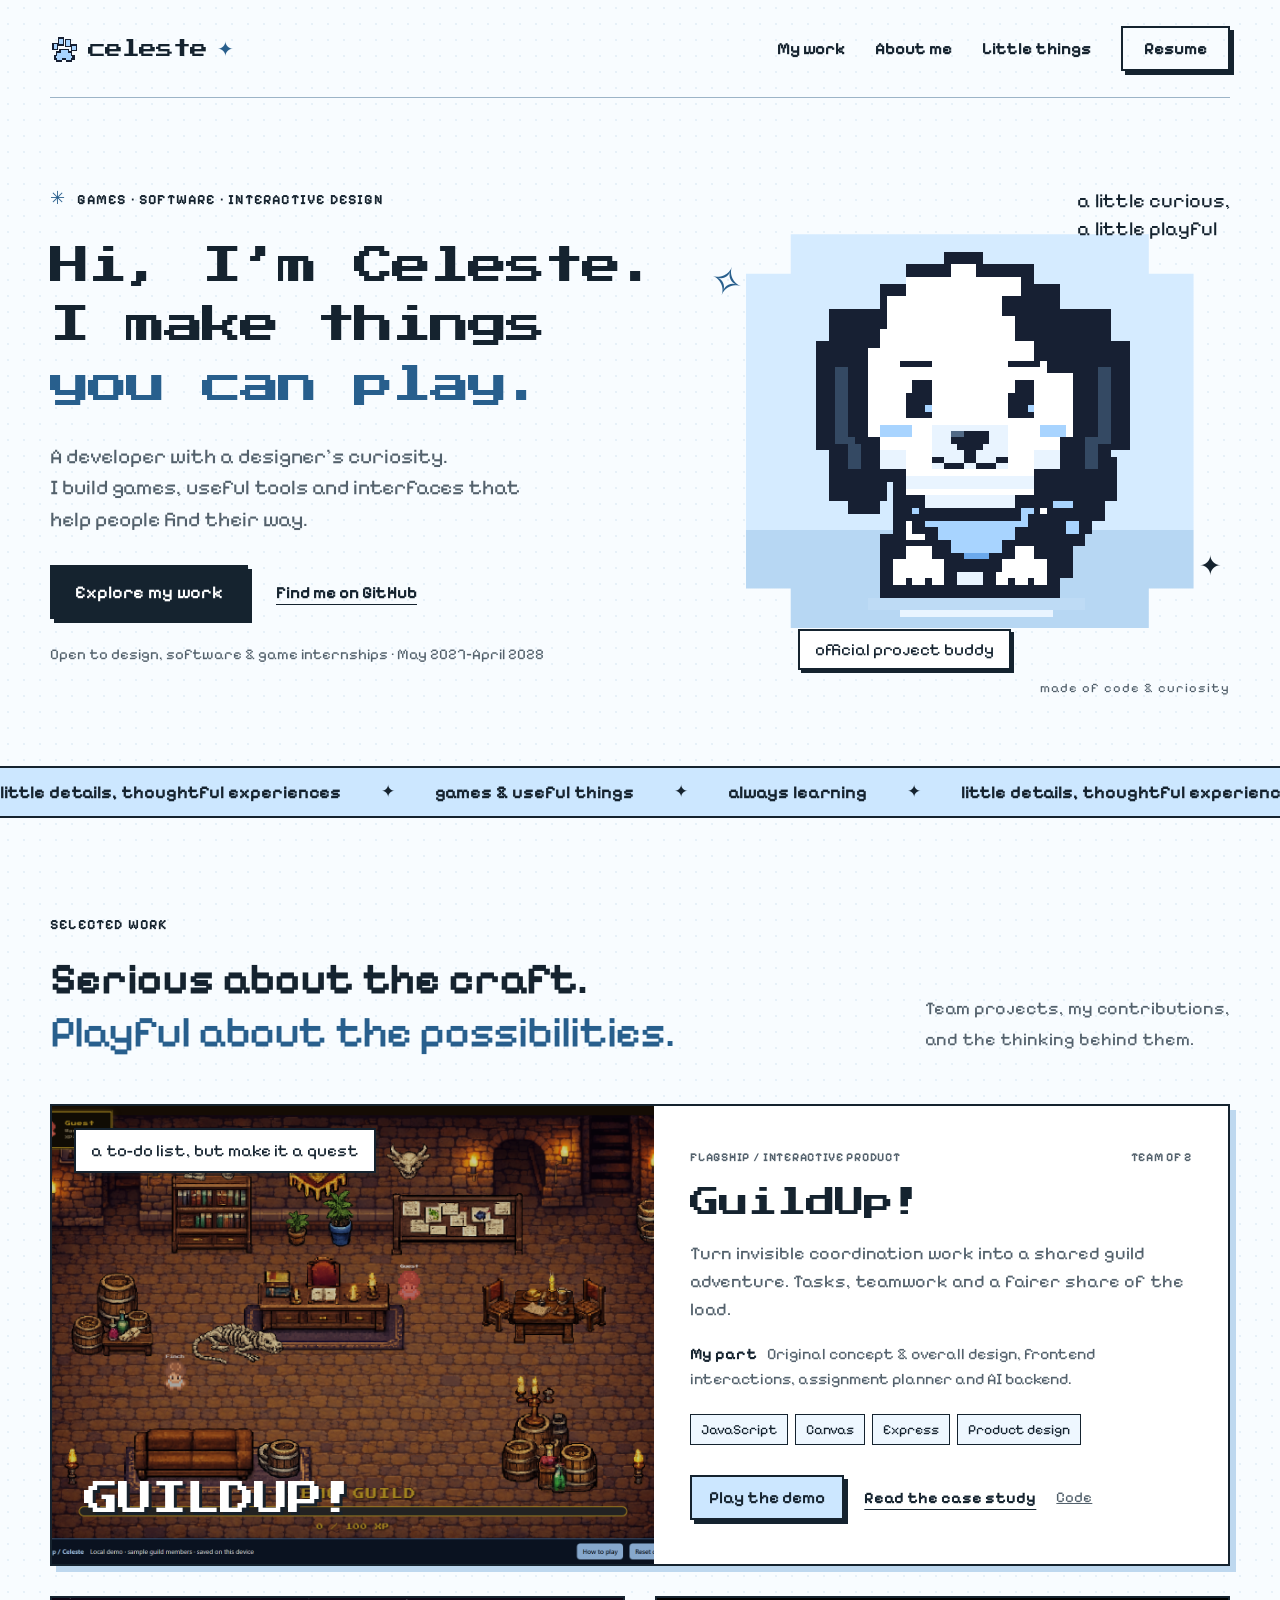
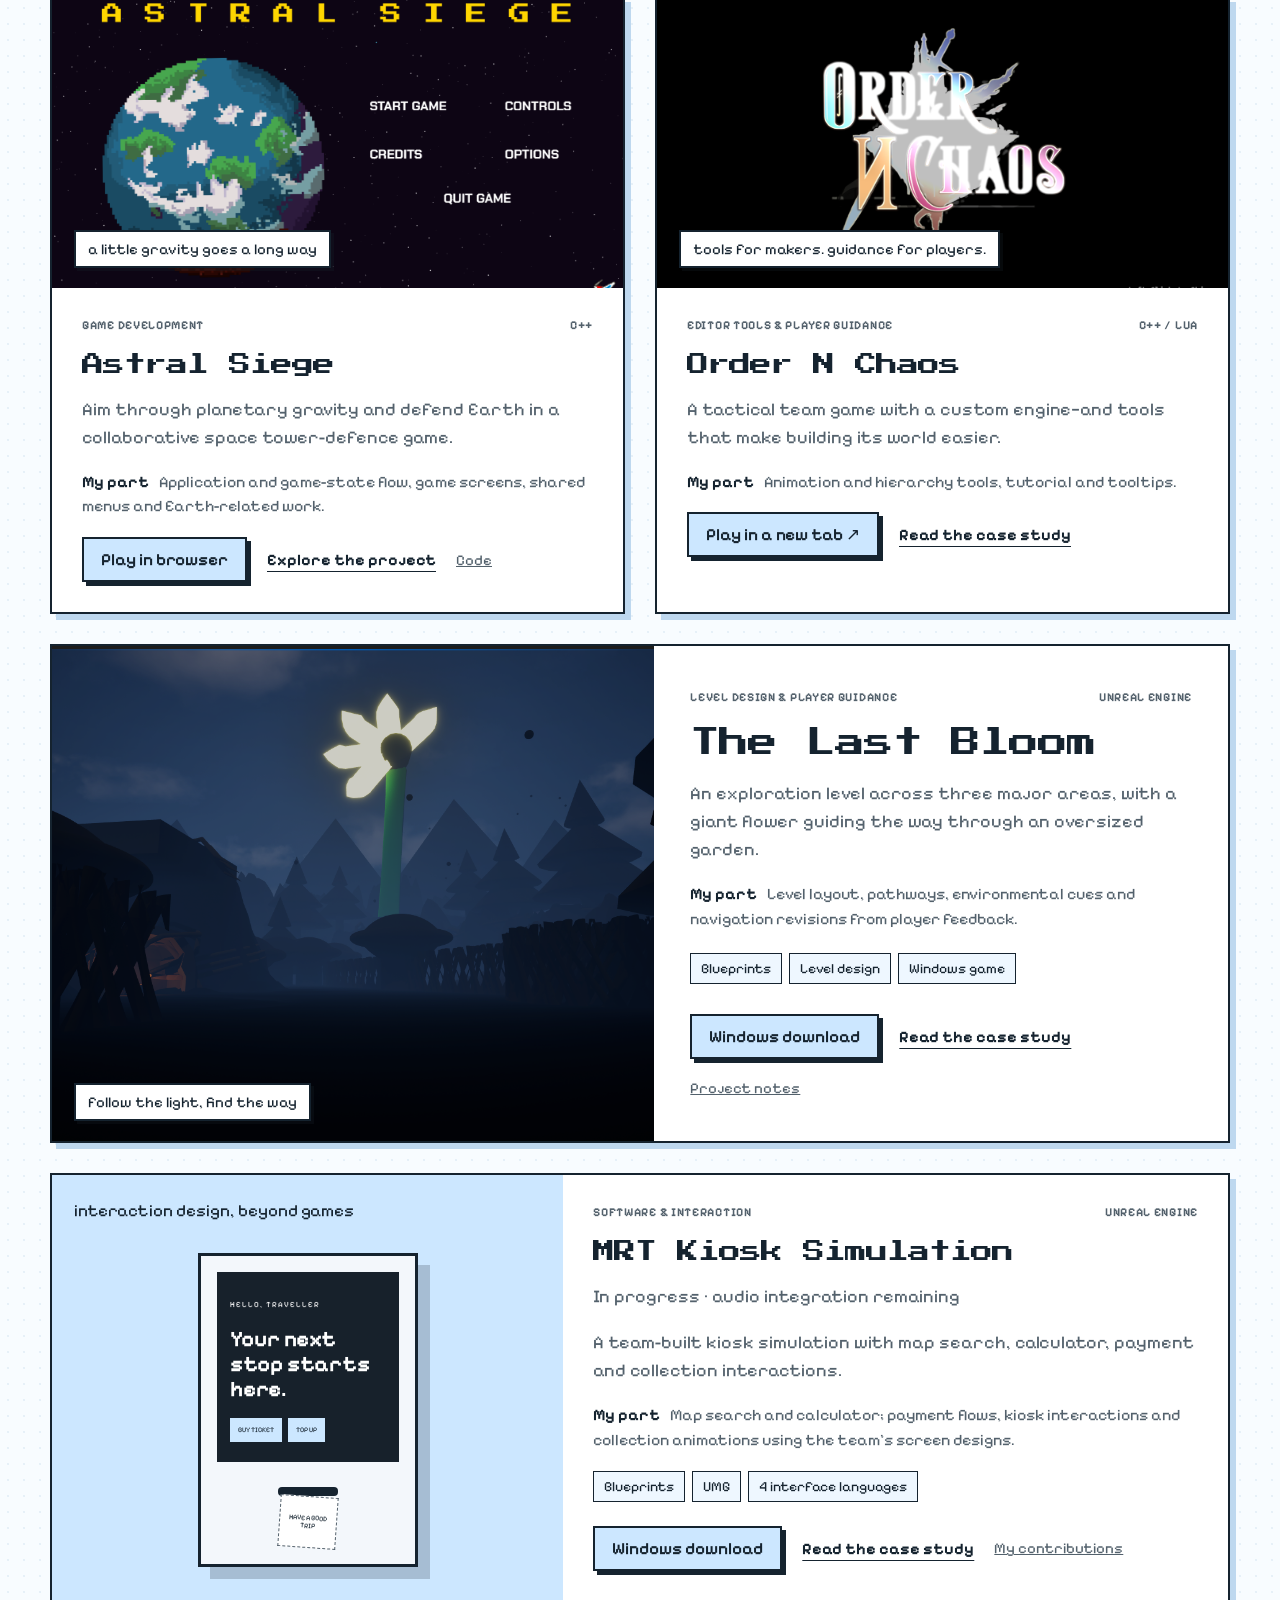
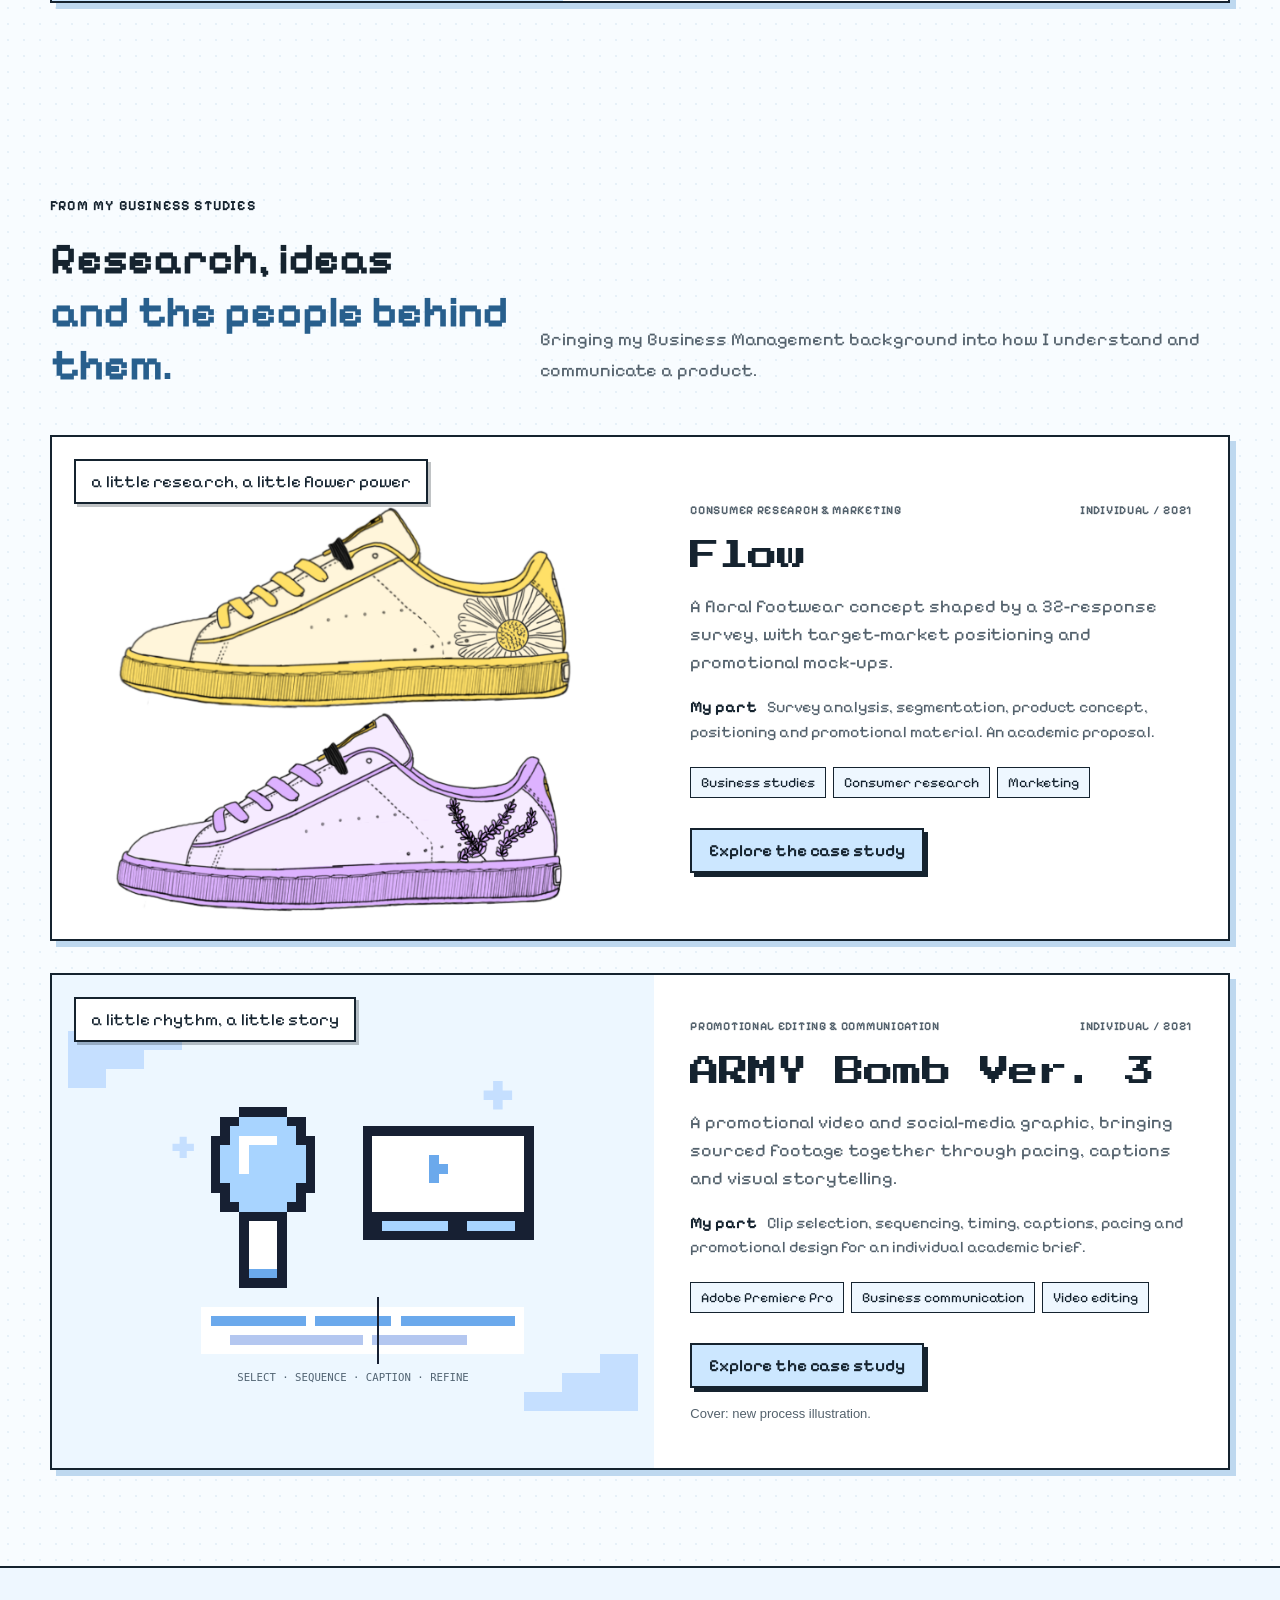
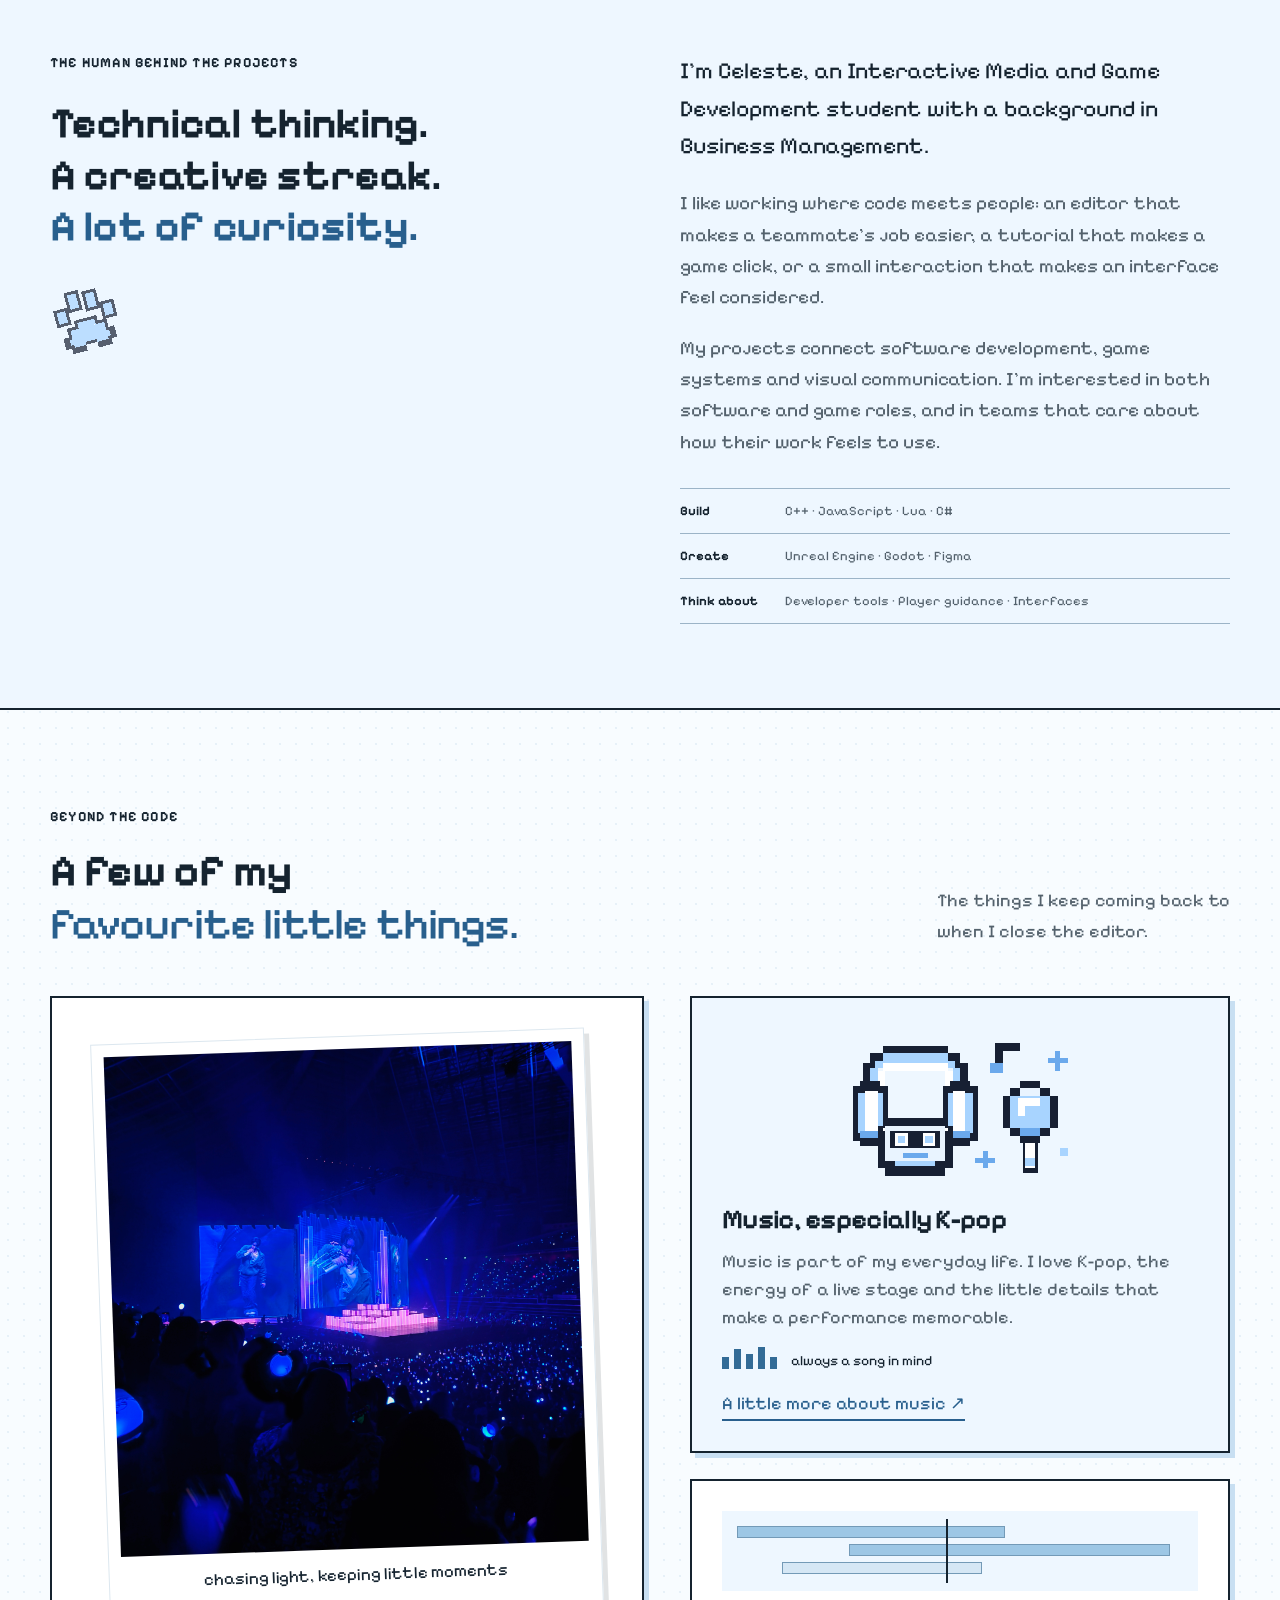
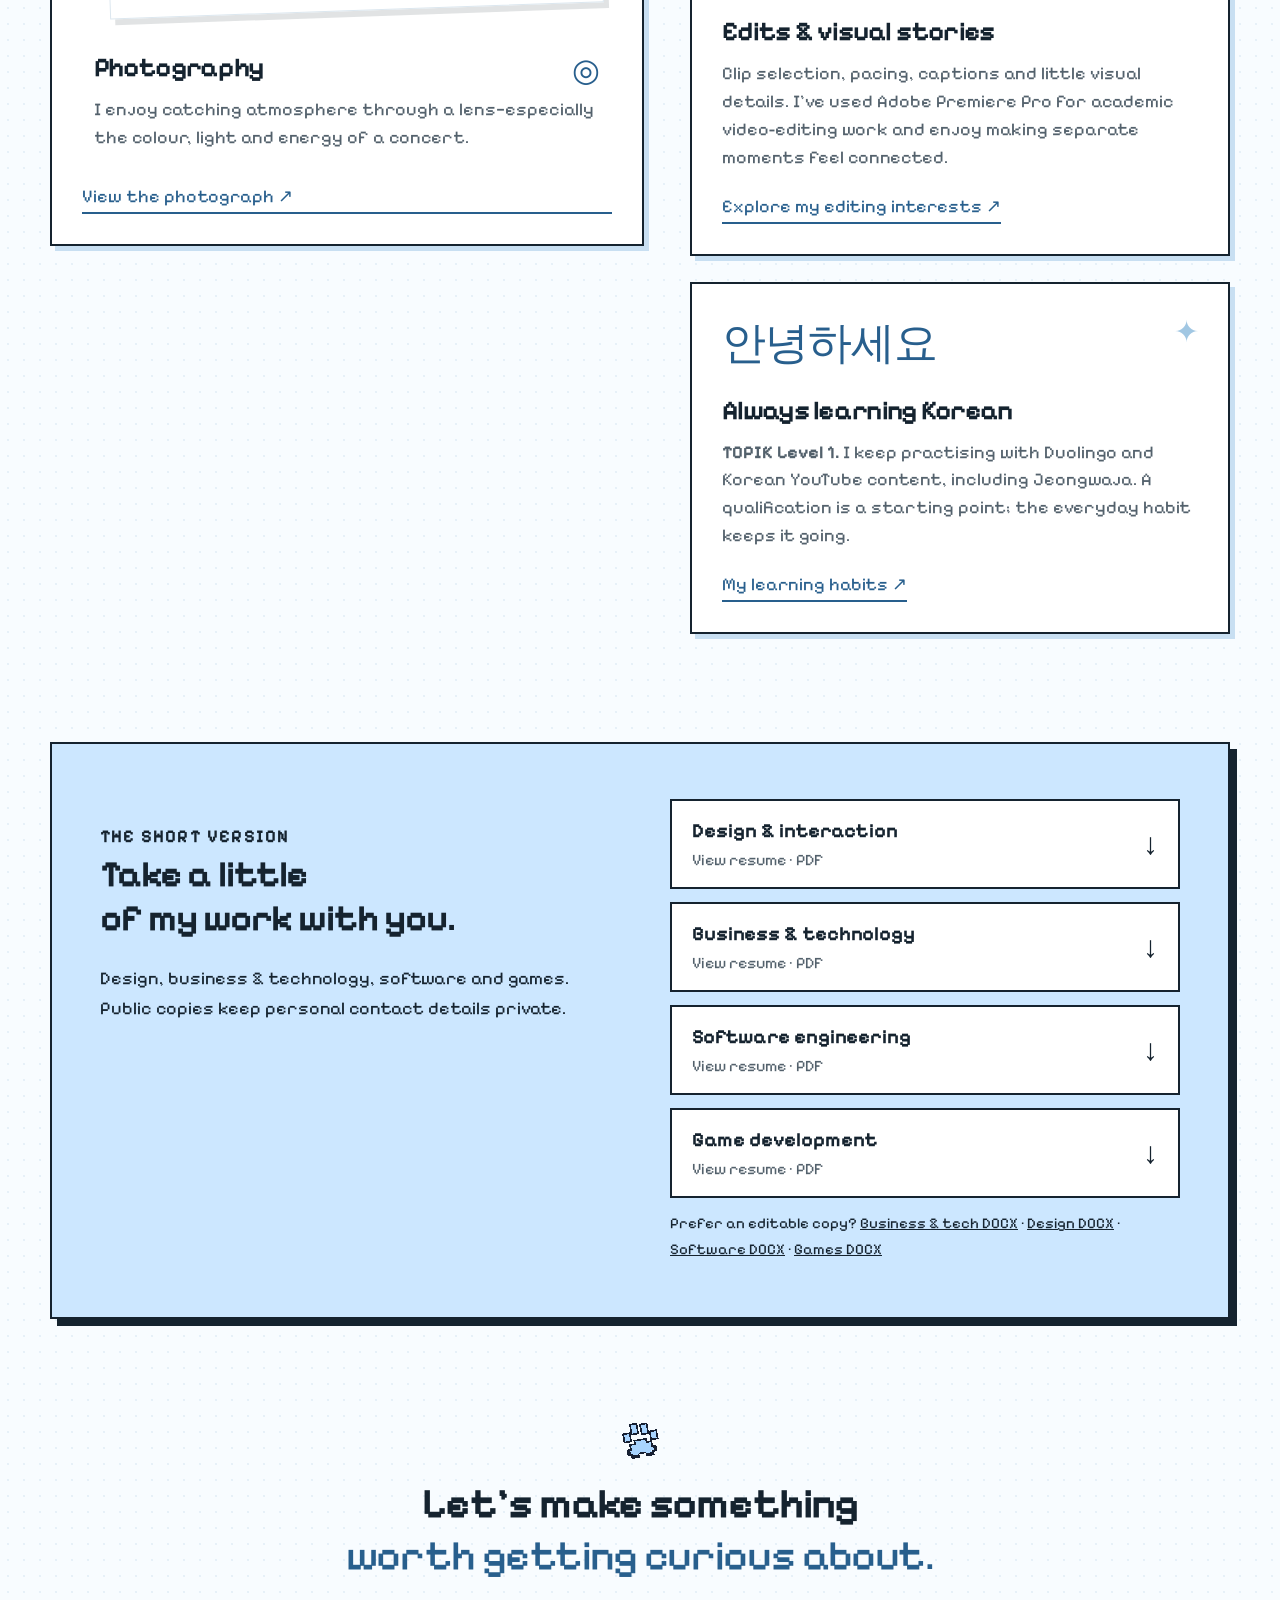
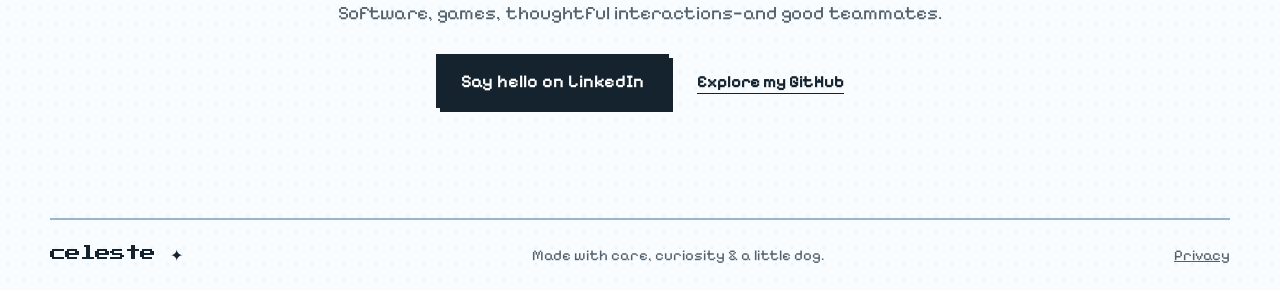
==== commit a28aa089: "Add launch screens, hobby and resume pop-ups, business work and Windows games" ====
--- a/index.html
+++ b/index.html
@@ -5,27 +5,27 @@
   <title>Celeste Tong · Games, software & little creative things</title>
   <meta name="description" content="Celeste Tong builds games, developer tools and thoughtful interfaces. Explore playable projects, personal contributions and creative work.">
   <link rel="icon" href="assets/paw.svg" type="image/svg+xml"><link rel="stylesheet" href="style.css"><link rel="stylesheet" href="pixel.css">
-</head>
+<link rel="stylesheet" href="launch.css"><link rel="stylesheet" href="hobbies.css"><link rel="stylesheet" href="resumes.css"><link rel="stylesheet" href="business.css"></head>
 <body>
 <a class="skip" href="#work">Skip to projects</a>
 <header class="header wrap"><a class="brand" href="#" aria-label="Celeste home"><img src="assets/paw.svg" alt="" width="28" height="28"> celeste<span class="brand-star">✦</span></a><nav aria-label="Main navigation"><a href="#work">My work</a><a href="#about">About me</a><a href="#little-things">Little things</a><a class="nav-resume" href="#resume">Resume</a></nav></header>
 <main>
 <section class="hero wrap" aria-labelledby="intro-title">
-  <div class="hero-copy"><div class="eyebrow"><span class="tiny-star">✳</span> GAMES · SOFTWARE · INTERACTIVE DESIGN</div><h1 id="intro-title">Hi, I’m Celeste.<br>I make things<br><span class="blue-word">you can play.</span></h1><p class="intro">A developer with a designer’s curiosity.<br>I build games, useful tools and interfaces that help people find their way.</p><div class="hero-actions"><a class="button dark" href="#work">Explore my work</a><a class="text-link" href="https://github.com/Cel23010997" target="_blank" rel="noopener noreferrer">Find me on GitHub</a></div><p class="availability">Open to software & game internships · May 2027–April 2028</p></div>
+  <div class="hero-copy"><div class="eyebrow"><span class="tiny-star">✳</span> GAMES · SOFTWARE · INTERACTIVE DESIGN</div><h1 id="intro-title">Hi, I’m Celeste.<br>I make things<br><span class="blue-word">you can play.</span></h1><p class="intro">A developer with a designer’s curiosity.<br>I build games, useful tools and interfaces that help people find their way.</p><div class="hero-actions"><a class="button dark" href="#work">Explore my work</a><a class="text-link" href="https://github.com/Cel23010997" target="_blank" rel="noopener noreferrer">Find me on GitHub</a></div><p class="availability">Open to design, software & game internships · May 2027–April 2028</p></div>
   <div class="hero-art"><span class="orbit-note note-top">a little curious,<br>a little playful</span><span class="doodle sparkle sparkle-one">✧</span><span class="doodle sparkle sparkle-two">✦</span><div class="mascot-blob"></div><button class="mascot-button" id="pet-dog" aria-label="Give the dog mascot a pat"><img src="assets/dog-mascot.svg" alt="A cheerful black-and-white puppy wearing a pastel blue bandana" width="480" height="480"></button><span class="dog-message" id="dog-message" aria-live="polite">official project buddy</span><span class="little-label">made of code & curiosity</span></div>
 </section>
 <div class="ticker" aria-hidden="true"><div>little details, thoughtful experiences <span>✦</span> games & useful things <span>✦</span> always learning <span>✦</span> little details, thoughtful experiences <span>✦</span></div></div>
 <section class="section wrap" id="work"><div class="section-heading"><div><p class="eyebrow">SELECTED WORK</p><h2>Serious about the craft.<br><span class="handwritten">Playful about the possibilities.</span></h2></div><p>Team projects, my contributions,<br>and the thinking behind them.</p></div>
 <div class="projects">
-  <article class="project feature"><a class="project-image guild-preview" href="projects/guild-up.html" aria-label="Read the GuildUp case study"><img src="assets/guild-hall.png" alt="The pixel-art guild hall at the heart of GuildUp" loading="lazy"><span class="image-sticker">a to-do list, but make it a quest</span><span class="image-label">GUILDUP!</span></a><div class="project-body"><div class="project-meta"><span>FLAGSHIP / INTERACTIVE PRODUCT</span><span>TEAM OF 2</span></div><h3>GuildUp!</h3><p>Turn invisible coordination work into a shared guild adventure. Tasks, teamwork and a fairer share of the load.</p><p class="role"><b>My part</b> Original concept & overall design, frontend interactions, assignment planner and AI backend.</p><div class="tags"><span>JavaScript</span><span>Canvas</span><span>Express</span><span>Product design</span></div><div class="project-actions"><button class="button small" data-play="guild-up">Play the demo</button><a class="text-link" href="projects/guild-up.html">Read the case study</a><a class="code-link" href="https://github.com/Cel23010997/guild-up">Code</a></div></div></article>
+  <article class="project feature"><a class="project-image guild-preview" href="projects/guild-up.html" aria-label="Read the GuildUp case study"><img src="assets/guild-demo.png" alt="Running GuildUp demo with characters, player status and the guild experience bar" loading="lazy"><span class="image-sticker">a to-do list, but make it a quest</span><span class="image-label">GUILDUP!</span></a><div class="project-body"><div class="project-meta"><span>FLAGSHIP / INTERACTIVE PRODUCT</span><span>TEAM OF 2</span></div><h3>GuildUp!</h3><p>Turn invisible coordination work into a shared guild adventure. Tasks, teamwork and a fairer share of the load.</p><p class="role"><b>My part</b> Original concept & overall design, frontend interactions, assignment planner and AI backend.</p><div class="tags"><span>JavaScript</span><span>Canvas</span><span>Express</span><span>Product design</span></div><div class="project-actions"><button class="button small" data-play="guild-up">Play the demo</button><a class="text-link" href="projects/guild-up.html">Read the case study</a><a class="code-link" href="https://github.com/Cel23010997/guild-up">Code</a></div></div></article>
   <article class="project"><a class="project-image astral-preview" href="projects/astral-siege.html" aria-label="Read about Astral Siege"><img src="assets/astral-preview.png" alt="Astral Siege space tower-defence game preview" loading="lazy"><span class="image-sticker small-sticker">a little gravity goes a long way</span></a><div class="project-body"><div class="project-meta"><span>GAME DEVELOPMENT</span><span>C++</span></div><h3>Astral Siege</h3><p>Aim through planetary gravity and defend Earth in a collaborative space tower-defence game.</p><p class="role"><b>My part</b> Application and game-state flow, game screens, shared menus and Earth-related work.</p><div class="project-actions"><button class="button small" data-play="astral-siege">Play in browser</button><a class="text-link" href="projects/astral-siege.html">Explore the project</a><a class="code-link" href="https://github.com/Cel23010997/astral-siege">Code</a></div></div></article>
-  <article class="project"><a class="project-image order-preview" href="projects/order-n-chaos.html" aria-label="Read the Order N Chaos case study"><img src="assets/order-preview.png" alt="Order N Chaos title screen from the team-hosted browser game" loading="lazy"><span class="image-sticker small-sticker">tools for makers. guidance for players.</span></a><div class="project-body"><div class="project-meta"><span>EDITOR TOOLS & PLAYER GUIDANCE</span><span>C++ / LUA</span></div><h3>Order N Chaos</h3><p>A tactical team game with a custom engine—and tools that make building its world easier.</p><p class="role"><b>My part</b> Animation and hierarchy tools, tutorial and tooltips.</p><div class="project-actions"><a class="button small" href="https://tanukifurhire.com/play/order-n-chaos/" target="_blank" rel="noopener noreferrer">Play in a new tab ↗</a><a class="text-link" href="projects/order-n-chaos.html">Read the case study</a></div></div></article>
-  <article class="project wide-project"><div class="kiosk-illustration" aria-hidden="true"><div class="kiosk-shell"><div class="kiosk-screen"><span>HELLO, TRAVELLER</span><strong>Your next<br>stop starts here.</strong><div><i>BUY TICKET</i><i>TOP UP</i></div></div><div class="kiosk-slot"></div><div class="kiosk-ticket">HAVE A GOOD TRIP</div></div><span class="kiosk-caption">interaction design, beyond games</span></div><div class="project-body"><div class="project-meta"><span>SOFTWARE & INTERACTION</span><span>UNREAL ENGINE</span></div><h3>MRT Kiosk Simulation</h3><p class="project-status">In progress · audio integration remaining</p><p>A team-built kiosk simulation with map search, calculator, payment and collection interactions.</p><p class="role"><b>My part</b> Map search and calculator; payment flows, kiosk interactions and collection animations using the team’s screen designs.</p><div class="tags"><span>Blueprints</span><span>UMG</span><span>4 interface languages</span></div><div class="project-actions"><a class="text-link" href="projects/mrt-kiosk.html">Read the case study</a><a class="code-link" href="https://github.com/Cel23010997/mrt-kiosk">My contributions</a></div></div></article>
+  <article class="project"><a class="project-image order-preview" href="projects/order-n-chaos.html" aria-label="Read the Order N Chaos case study"><img src="assets/order-preview.png" alt="Order N Chaos title screen from the team-hosted browser game" loading="lazy"><span class="image-sticker small-sticker">tools for makers. guidance for players.</span></a><div class="project-body"><div class="project-meta"><span>EDITOR TOOLS & PLAYER GUIDANCE</span><span>C++ / LUA</span></div><h3>Order N Chaos</h3><p>A tactical team game with a custom engine—and tools that make building its world easier.</p><p class="role"><b>My part</b> Animation and hierarchy tools, tutorial and tooltips.</p><div class="project-actions"><a class="button small" href="launch.html?game=order-n-chaos" target="_blank" rel="noopener noreferrer">Play in a new tab ↗</a><a class="text-link" href="projects/order-n-chaos.html">Read the case study</a></div></div></article>
+  <article class="project feature"><a class="project-image bloom-preview" href="projects/the-last-bloom.html" aria-label="Read The Last Bloom case study"><img src="assets/bloom-flower.png" alt="The Last Bloom’s glowing flower landmark in an oversized garden" loading="lazy"><span class="image-sticker small-sticker">follow the light, find the way</span></a><div class="project-body"><div class="project-meta"><span>LEVEL DESIGN &amp; PLAYER GUIDANCE</span><span>UNREAL ENGINE</span></div><h3>The Last Bloom</h3><p>An exploration level across three major areas, with a giant flower guiding the way through an oversized garden.</p><p class="role"><b>My part</b> Level layout, pathways, environmental cues and navigation revisions from player feedback.</p><div class="tags"><span>Blueprints</span><span>Level design</span><span>Windows game</span></div><div class="project-actions"><a class="button small" href="https://github.com/Cel23010997/the-last-bloom/releases/download/portfolio-windows-2026-07/The-Last-Bloom-Windows.zip">Windows download</a><a class="text-link" href="projects/the-last-bloom.html">Read the case study</a><a class="code-link" href="https://github.com/Cel23010997/the-last-bloom">Project notes</a></div></div></article><article class="project wide-project"><div class="kiosk-illustration" aria-hidden="true"><div class="kiosk-shell"><div class="kiosk-screen"><span>HELLO, TRAVELLER</span><strong>Your next<br>stop starts here.</strong><div><i>BUY TICKET</i><i>TOP UP</i></div></div><div class="kiosk-slot"></div><div class="kiosk-ticket">HAVE A GOOD TRIP</div></div><span class="kiosk-caption">interaction design, beyond games</span></div><div class="project-body"><div class="project-meta"><span>SOFTWARE & INTERACTION</span><span>UNREAL ENGINE</span></div><h3>MRT Kiosk Simulation</h3><p class="project-status">In progress · audio integration remaining</p><p>A team-built kiosk simulation with map search, calculator, payment and collection interactions.</p><p class="role"><b>My part</b> Map search and calculator; payment flows, kiosk interactions and collection animations using the team’s screen designs.</p><div class="tags"><span>Blueprints</span><span>UMG</span><span>4 interface languages</span></div><div class="project-actions"><a class="button small" href="https://github.com/Cel23010997/mrt-kiosk/releases/download/portfolio-preview-2026-11-22/MRT-Kiosk-Windows.zip">Windows download</a><a class="text-link" href="projects/mrt-kiosk.html">Read the case study</a><a class="code-link" href="https://github.com/Cel23010997/mrt-kiosk">My contributions</a></div></div></article>
 </div></section>
-<section class="about-section" id="about"><div class="wrap about-grid"><div><p class="eyebrow">THE HUMAN BEHIND THE PROJECTS</p><h2>Technical thinking.<br>A creative streak.<br><span class="blue-word">A lot of curiosity.</span></h2><img class="about-paw" src="assets/paw.svg" alt="" width="70" height="70"></div><div class="about-copy"><p>I’m Celeste, an Interactive Media and Game Development student with a background in Business Management.</p><p>I like working where code meets people: an editor that makes a teammate’s job easier, a tutorial that makes a game click, or a small interaction that makes an interface feel considered.</p><p>My projects connect software development, game systems and visual communication. I’m interested in both software and game roles, and in teams that care about how their work feels to use.</p><div class="skill-lines"><div><b>Build</b><span>C++ · JavaScript · Lua · C#</span></div><div><b>Create</b><span>Unreal Engine · Godot · Figma</span></div><div><b>Think about</b><span>Developer tools · Player guidance · Interfaces</span></div></div></div></div></section>
+<section class="section wrap" id="business"><div class="section-heading"><div><p class="eyebrow">FROM MY BUSINESS STUDIES</p><h2>Research, ideas<br><span class="blue-word">and the people behind them.</span></h2></div><p>Bringing my Business Management background into how I understand and communicate a product.</p></div><article class="project feature business-project"><a class="project-image flow-preview" href="projects/flow.html" aria-label="Read the Flow marketing case study"><img src="assets/flow-footwear-concept.png" alt="Flow’s daisy and lavender footwear concept" loading="lazy"><span class="image-sticker">a little research, a little flower power</span></a><div class="project-body"><div class="project-meta"><span>CONSUMER RESEARCH &amp; MARKETING</span><span>INDIVIDUAL / 2021</span></div><h3>Flow</h3><p>A floral footwear concept shaped by a 32-response survey, with target-market positioning and promotional mock-ups.</p><p class="role"><b>My part</b> Survey analysis, segmentation, product concept, positioning and promotional material. An academic proposal.</p><div class="tags"><span>Business studies</span><span>Consumer research</span><span>Marketing</span></div><div class="project-actions"><a class="button small" href="projects/flow.html">Explore the case study</a></div></div></article><article class="project feature business-project army-project"><a class="project-image army-preview" href="projects/army-bomb.html" aria-label="Read the promotional editing case study"><img src="assets/army-editing-illustration.svg" alt="Illustration of a pixel lightstick and video-editing timeline" loading="lazy"><span class="image-sticker">a little rhythm, a little story</span></a><div class="project-body"><div class="project-meta"><span>PROMOTIONAL EDITING &amp; COMMUNICATION</span><span>INDIVIDUAL / 2021</span></div><h3>ARMY Bomb Ver. 3</h3><p>A promotional video and social-media graphic, bringing sourced footage together through pacing, captions and visual storytelling.</p><p class="role"><b>My part</b> Clip selection, sequencing, timing, captions, pacing and promotional design for an individual academic brief.</p><div class="tags"><span>Adobe Premiere Pro</span><span>Business communication</span><span>Video editing</span></div><div class="project-actions"><a class="button small" href="projects/army-bomb.html">Explore the case study</a></div><small class="illustration-note">Cover: new process illustration.</small></div></article></section><section class="about-section" id="about"><div class="wrap about-grid"><div><p class="eyebrow">THE HUMAN BEHIND THE PROJECTS</p><h2>Technical thinking.<br>A creative streak.<br><span class="blue-word">A lot of curiosity.</span></h2><img class="about-paw" src="assets/paw.svg" alt="" width="70" height="70"></div><div class="about-copy"><p>I’m Celeste, an Interactive Media and Game Development student with a background in Business Management.</p><p>I like working where code meets people: an editor that makes a teammate’s job easier, a tutorial that makes a game click, or a small interaction that makes an interface feel considered.</p><p>My projects connect software development, game systems and visual communication. I’m interested in both software and game roles, and in teams that care about how their work feels to use.</p><div class="skill-lines"><div><b>Build</b><span>C++ · JavaScript · Lua · C#</span></div><div><b>Create</b><span>Unreal Engine · Godot · Figma</span></div><div><b>Think about</b><span>Developer tools · Player guidance · Interfaces</span></div></div></div></div></section>
 <section class="section wrap" id="little-things"><div class="section-heading"><div><p class="eyebrow">BEYOND THE CODE</p><h2>A few of my<br><span class="handwritten">favourite little things.</span></h2></div><p>The things I keep coming back to<br>when I close the editor.</p></div><div class="hobbies"><article class="photo-hobby"><div class="polaroid"><img src="assets/concert-blue.jpg" alt="My concert photograph: blue stage lights and a sea of glowing lightsticks" loading="lazy"><span>chasing light, keeping little moments</span></div><div class="hobby-copy"><span class="hobby-icon" aria-hidden="true">◎</span><h3>Photography</h3><p>I enjoy catching atmosphere through a lens—especially the colour, light and energy of a concert.</p></div></article><div class="small-hobbies"><article class="hobby-card music"><img src="assets/music-pixel.svg" class="music-art" alt="Pixel-art headphones, cassette and lightstick" width="288" height="192"><h3>Music, especially K-pop</h3><p>Music is part of my everyday life. I love K-pop, the energy of a live stage and the little details that make a performance memorable.</p><div class="equalizer" aria-hidden="true"><i></i><i></i><i></i><i></i><i></i><span>always a song in mind</span></div></article><article class="hobby-card"><div class="timeline-art" aria-hidden="true"><span></span><span></span><span></span><i></i></div><h3>Edits & visual stories</h3><p>Clip selection, pacing, captions and little visual details. I’ve used Adobe Premiere Pro for academic video-editing work and enjoy making separate moments feel connected.</p></article><article class="hobby-card korean"><div class="hangul" lang="ko" aria-hidden="true">안녕하세요<span>✦</span></div><h3>Always learning Korean</h3><p><b>TOPIK Level 1.</b> I keep practising with Duolingo and Korean YouTube content, including Jeongwaja. A qualification is a starting point; the everyday habit keeps it going.</p></article></div></div></section>
-<section class="resume-section wrap" id="resume"><div><p class="eyebrow">THE SHORT VERSION</p><h2>Take a little<br>of my work with you.</h2><p>Focused resumes for software and game development.<br>Public copies keep personal contact details private.</p></div><div class="resume-options"><a class="resume-download" href="resume/CelesteTong-SoftwareDeveloper-General.pdf"><span>Software development</span><small>View resume · PDF</small><b aria-hidden="true">↓</b></a><a class="resume-download" href="resume/CelesteTong-GameDeveloper-General.pdf"><span>Game development</span><small>View resume · PDF</small><b aria-hidden="true">↓</b></a><p>Prefer an editable copy? <a href="resume/CelesteTong-SoftwareDeveloper-General.docx">Software DOCX</a> · <a href="resume/CelesteTong-GameDeveloper-General.docx">Games DOCX</a></p></div></section>
+<section class="resume-section wrap" id="resume"><div><p class="eyebrow">THE SHORT VERSION</p><h2>Take a little<br>of my work with you.</h2><p>Design, business &amp; technology, software and games.<br>Public copies keep personal contact details private.</p></div><div class="resume-options"><a class="resume-download" href="resume/CelesteTong-Design-General.pdf"><span>Design &amp; interaction</span><small>View resume · PDF</small><b aria-hidden="true">↓</b></a><a class="resume-download" href="resume/CelesteTong-BusinessTechnology-General.pdf"><span>Business &amp; technology</span><small>View resume · PDF</small><b aria-hidden="true">↓</b></a><a class="resume-download" href="resume/CelesteTong-SoftwareDeveloper-General.pdf"><span>Software engineering</span><small>View resume · PDF</small><b aria-hidden="true">↓</b></a><a class="resume-download" href="resume/CelesteTong-GameDeveloper-General.pdf"><span>Game development</span><small>View resume · PDF</small><b aria-hidden="true">↓</b></a><p>Prefer an editable copy? <a href="resume/CelesteTong-BusinessTechnology-General.docx">Business &amp; tech DOCX</a> · <a href="resume/CelesteTong-Design-General.docx">Design DOCX</a> · <a href="resume/CelesteTong-SoftwareDeveloper-General.docx">Software DOCX</a> · <a href="resume/CelesteTong-GameDeveloper-General.docx">Games DOCX</a></p></div></section>
 <section class="contact wrap"><img src="assets/paw.svg" alt="" width="40" height="40"><h2>Let’s make something<br><span class="handwritten">worth getting curious about.</span></h2><p>Software, games, thoughtful interactions—and good teammates.</p><div class="hero-actions"><a class="button dark" href="https://www.linkedin.com/in/celeste-tong-jia-xuan/" target="_blank" rel="noopener noreferrer">Say hello on LinkedIn</a><a class="text-link" href="https://github.com/Cel23010997" target="_blank" rel="noopener noreferrer">Explore my GitHub</a></div></section>
 </main><footer class="footer wrap"><a class="brand" href="#">celeste ✦</a><span>Made with care, curiosity & a little dog.</span><a href="privacy.html">Privacy</a></footer>
 <dialog class="play-dialog" id="play-dialog"><div class="play-toolbar"><div><b id="play-title">Play</b><span id="play-note"></span></div><a id="play-external" target="_blank" rel="noopener noreferrer">Open separately</a><button id="close-play" aria-label="Close game">×</button></div><iframe id="game-frame" title="Playable project" allow="fullscreen; autoplay; gamepad" allowfullscreen></iframe></dialog>
-<script src="script.js"></script></body></html>
+<script src="script.js"></script><script src="hobbies.js"></script><script src="resumes.js"></script></body></html>
--- a/launch.css
+++ b/launch.css
@@ -0,0 +1 @@
+.play-stage{position:relative;flex:1;min-height:0;display:flex}.play-stage iframe{width:100%;height:100%;min-height:55vh;border:0;flex:1}.launch-loader{position:absolute;inset:0;z-index:2;display:grid;place-items:center;overflow:auto;background:radial-gradient(#83add42b 1px,transparent 1px) 0 0/16px 16px,#edf7ff;color:#15232f;padding:24px}.launch-loader[hidden]{display:none}.launch-card{width:min(430px,100%);text-align:center;padding:24px}.launch-dog{margin:0 auto 16px;image-rendering:pixelated;animation:launch-hop 1s steps(2,end) infinite}.launch-eyebrow{font:14px Pixelify,monospace;letter-spacing:2px;color:#285f8d;margin:8px 0 18px}.launch-card h2{font:clamp(20px,4vw,30px)/1.5 PressStart,monospace;letter-spacing:-1px;margin:12px 0}.launch-status{font:18px/1.5 Pixelify,sans-serif;max-width:330px;margin:14px auto 22px}.launch-paws{display:flex;justify-content:center;gap:12px;margin:24px 0}.launch-paws i{height:12px;width:12px;background:#5597cc;border:2px solid #15232f;animation:launch-blink 1.2s steps(2,end) infinite}.launch-paws i:nth-child(2){animation-delay:.15s}.launch-paws i:nth-child(3){animation-delay:.3s}.launch-paws i:nth-child(4){animation-delay:.45s}.launch-retry{margin:10px auto}.launch-retry[hidden]{display:none}.launch-page{min-height:100dvh;display:grid;place-items:center}.launch-page .launch-loader{position:fixed}.launch-fallback{font:16px/1.6 Pixelify,sans-serif;display:inline-block;margin-top:8px}.launch-back{font:16px Pixelify,sans-serif;display:block;margin-top:20px}@keyframes launch-hop{50%{transform:translateY(-7px)}}@keyframes launch-blink{0%,70%,100%{background:#cce7ff}35%{background:#377fae}}@media(prefers-reduced-motion:reduce){.launch-dog,.launch-paws i{animation:none}}@media(max-width:680px){.launch-card{padding:12px}.launch-status{font-size:17px}.play-stage iframe{min-height:65vh}}
--- a/hobbies.css
+++ b/hobbies.css
@@ -0,0 +1 @@
+.hobby-clickable{cursor:pointer;transition:box-shadow .15s,transform .15s}.hobby-clickable:hover{box-shadow:8px 8px 0 #a8c9e5;transform:translateY(-2px)}.hobby-open{border:0;border-bottom:2px solid #285f8d;background:transparent;color:#285f8d;padding:5px 0;font:18px Pixelify,sans-serif;text-align:left;margin-top:18px;cursor:pointer}.hobby-dialog{width:min(900px,calc(100vw - 32px));max-height:90dvh;border:3px solid #15232f;padding:0;background:#f8fcff;color:#15232f;box-shadow:8px 8px 0 #90b9da;overflow:auto}.hobby-dialog::backdrop{background:#0b1728bf;backdrop-filter:blur(3px)}.hobby-dialog-bar{position:sticky;top:0;z-index:1;background:#cce7ff;border-bottom:2px solid #15232f;display:flex;align-items:center;justify-content:space-between;gap:16px;padding:12px 20px;font:14px Pixelify,sans-serif;letter-spacing:1px}.hobby-close{font:28px/1 Pixelify,sans-serif;background:#fff;border:2px solid #15232f;width:36px;height:36px;cursor:pointer}.hobby-dialog-body{padding:30px}.hobby-dialog h2{font:26px/1.5 PressStart,monospace;letter-spacing:-1px;margin:0 0 25px}.hobby-dialog p{font:19px/1.65 Pixelify,sans-serif}.hobby-photo-full{margin:0}.hobby-photo-full img{width:100%;height:min(65vh,650px);object-fit:contain;background:#102039}.hobby-photo-full figcaption,.hobby-caption{font:16px/1.5 Pixelify,sans-serif;color:#466176;margin:12px 0 24px}.hobby-feature-art{width:288px;height:192px;object-fit:contain;image-rendering:pixelated;margin:0 auto 20px}.hobby-notes{display:grid;grid-template-columns:repeat(3,1fr);gap:15px;margin:28px 0 0}.hobby-notes>div{border:2px solid #9cb4c7;background:#edf7ff;padding:18px}.hobby-notes b{font:24px Pixelify,sans-serif}.hobby-notes p{font-size:17px;margin-bottom:0}.detail-timeline{display:grid;grid-template-columns:60px 1fr;align-items:center;gap:15px;background:#e3f1ff;border:2px solid #9cb4c7;padding:28px 20px;font:14px Pixelify,sans-serif}.detail-timeline>div{display:flex;gap:5px;min-height:35px}.detail-timeline i{flex:1;background:#a6d0ee;border:2px solid #6088a6;box-shadow:inset 0 7px #d6eaff}.detail-timeline i:nth-child(2){flex:2}.detail-timeline .audio-track i{background:repeating-linear-gradient(90deg,#85b3d5 0 3px,#c2dff4 3px 7px);box-shadow:none}.korean-detail{font:56px/1.5 sans-serif;text-align:center;padding:35px 0;background:#e6f3ff}.korean-detail span{color:#609ac7;margin-left:20px}.korean-badge{display:inline-block;border:2px solid #15232f;background:#cce7ff;padding:7px 15px;box-shadow:4px 4px 0 #15232f}@media(max-width:680px){.hobby-dialog-body{padding:22px}.hobby-dialog h2{font-size:19px;line-height:1.6}.hobby-dialog-bar{padding:10px 15px;font-size:12px}.hobby-notes{grid-template-columns:1fr;gap:12px}.hobby-notes>div{padding:15px}.hobby-dialog p{font-size:18px}.korean-detail{font-size:38px}.detail-timeline{padding:20px 12px;grid-template-columns:45px 1fr;gap:10px}.hobby-photo-full img{height:auto;max-height:65vh}.hobby-open{font-size:17px}}@media(prefers-reduced-motion:reduce){.hobby-clickable{transition:none}}
--- a/resumes.css
+++ b/resumes.css
@@ -0,0 +1 @@
+.resume-dialog{padding:0;width:min(920px,calc(100vw - 24px));max-height:94dvh;border:3px solid #15232f;background:#edf7ff;box-shadow:7px 7px 0 #a6cae6;color:#15232f;overflow:auto}.resume-dialog::backdrop{background:#0b1728bf;backdrop-filter:blur(3px)}.resume-preview-bar{position:sticky;top:0;z-index:2;display:flex;justify-content:space-between;align-items:center;gap:14px;background:#cce7ff;border-bottom:2px solid #15232f;padding:13px 20px;font:22px Pixelify,sans-serif}.resume-close{font:28px/1 Pixelify,sans-serif;background:#fff;border:2px solid #15232f;width:36px;height:36px;flex-shrink:0;cursor:pointer}.resume-preview-actions{display:flex;gap:25px;align-items:center;flex-wrap:wrap;padding:20px 24px}.resume-preview-body{padding:0 22px 24px}.resume-preview-body img{width:100%;height:auto;background:#fff;border:1px solid #b6c8d7}.resume-preview-body details{font:17px Pixelify,sans-serif;margin-top:20px}.resume-preview-body summary{cursor:pointer;padding:10px 0}.resume-preview-body pre{white-space:pre-wrap;font:15px/1.65 Arial,sans-serif;padding:20px;background:#fff;border:1px solid #b6c8d7}@media(max-width:680px){.resume-preview-bar{font-size:19px;padding:12px 15px}.resume-preview-actions{padding:18px 15px;gap:18px}.resume-preview-actions .text-link{font-size:15px}.resume-preview-body{padding:0 8px 20px}.resume-preview-actions .button{font-size:16px}.resume-preview-body details{padding-inline:8px}}
--- a/business.css
+++ b/business.css
@@ -0,0 +1,4 @@
+.flow-preview{background:#fff;padding:60px 24px 24px;display:grid;place-items:center}.feature .flow-preview img{min-height:0;object-fit:contain;max-height:490px;height:auto;width:100%}.business-figure{margin:30px 0}.business-figure .case-cover{height:auto;width:100%;max-height:none;background:#fff;margin:0}.business-figure .flow-cover{object-fit:contain;max-height:600px}.business-figure figcaption{font:14px/1.7 Arial,sans-serif;color:#53616c;margin-top:15px}.business-stats{display:grid;grid-template-columns:repeat(3,1fr);gap:18px;margin:25px 0}.business-stats>div{border:2px solid #15232f;background:#e7f4ff;padding:20px;box-shadow:4px 4px #b5d5ef}.business-stats strong{display:block;font:30px/1.6 PressStart,monospace}.business-stats span{font:18px Pixelify,sans-serif}@media(max-width:680px){.flow-preview{padding:70px 18px 25px}.business-stats{gap:12px}.business-stats>div{padding:12px}.business-stats strong{font-size:23px}.business-stats span{font-size:15px}.business-figure figcaption{font-size:13px}}
+
+.business-project+.business-project{margin-top:32px}.army-preview{background:#edf7ff;display:grid;place-items:center;padding:40px 16px}.feature .army-preview img{object-fit:contain;height:auto;min-height:0;width:100%}.illustration-note{display:block;margin-top:16px;font:13px/1.5 Arial,sans-serif;color:#53616c}
+.feature .business-project-image img,.feature .flow-preview img,.feature .army-preview img{filter:none}
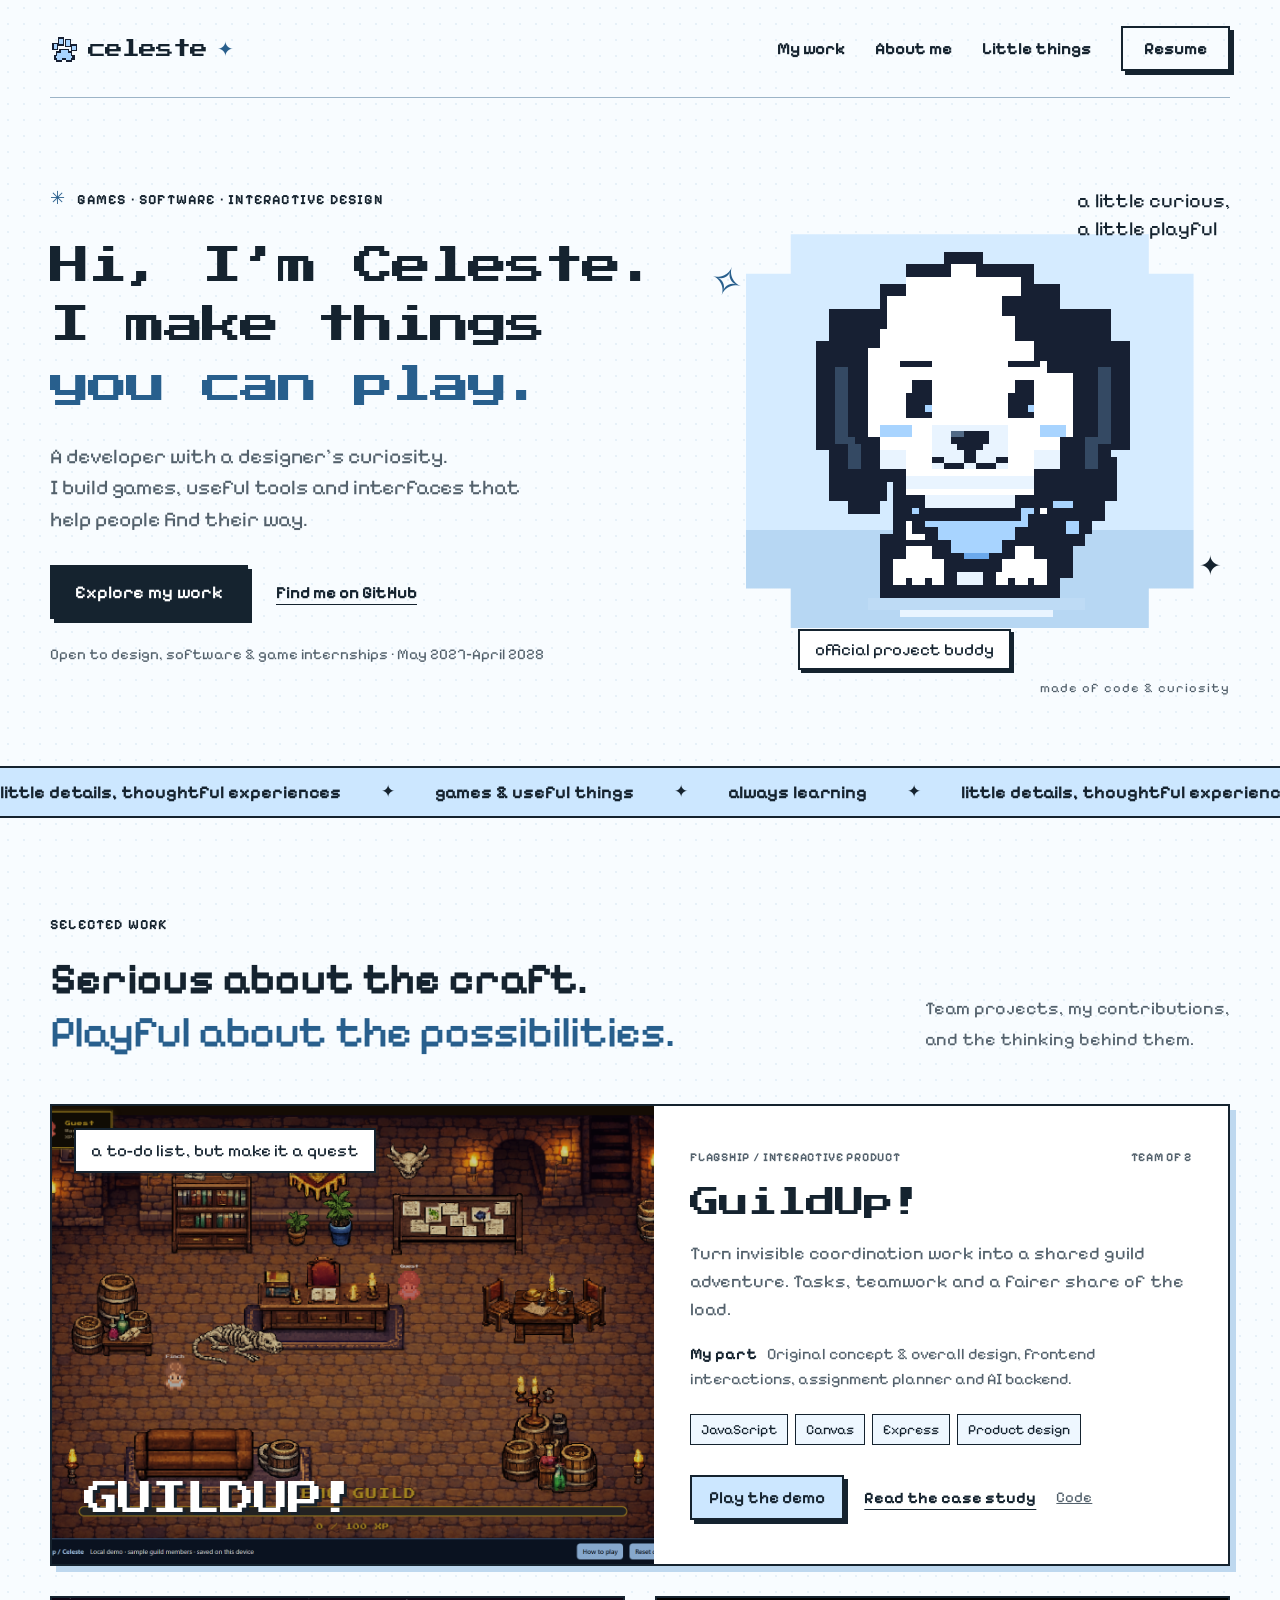
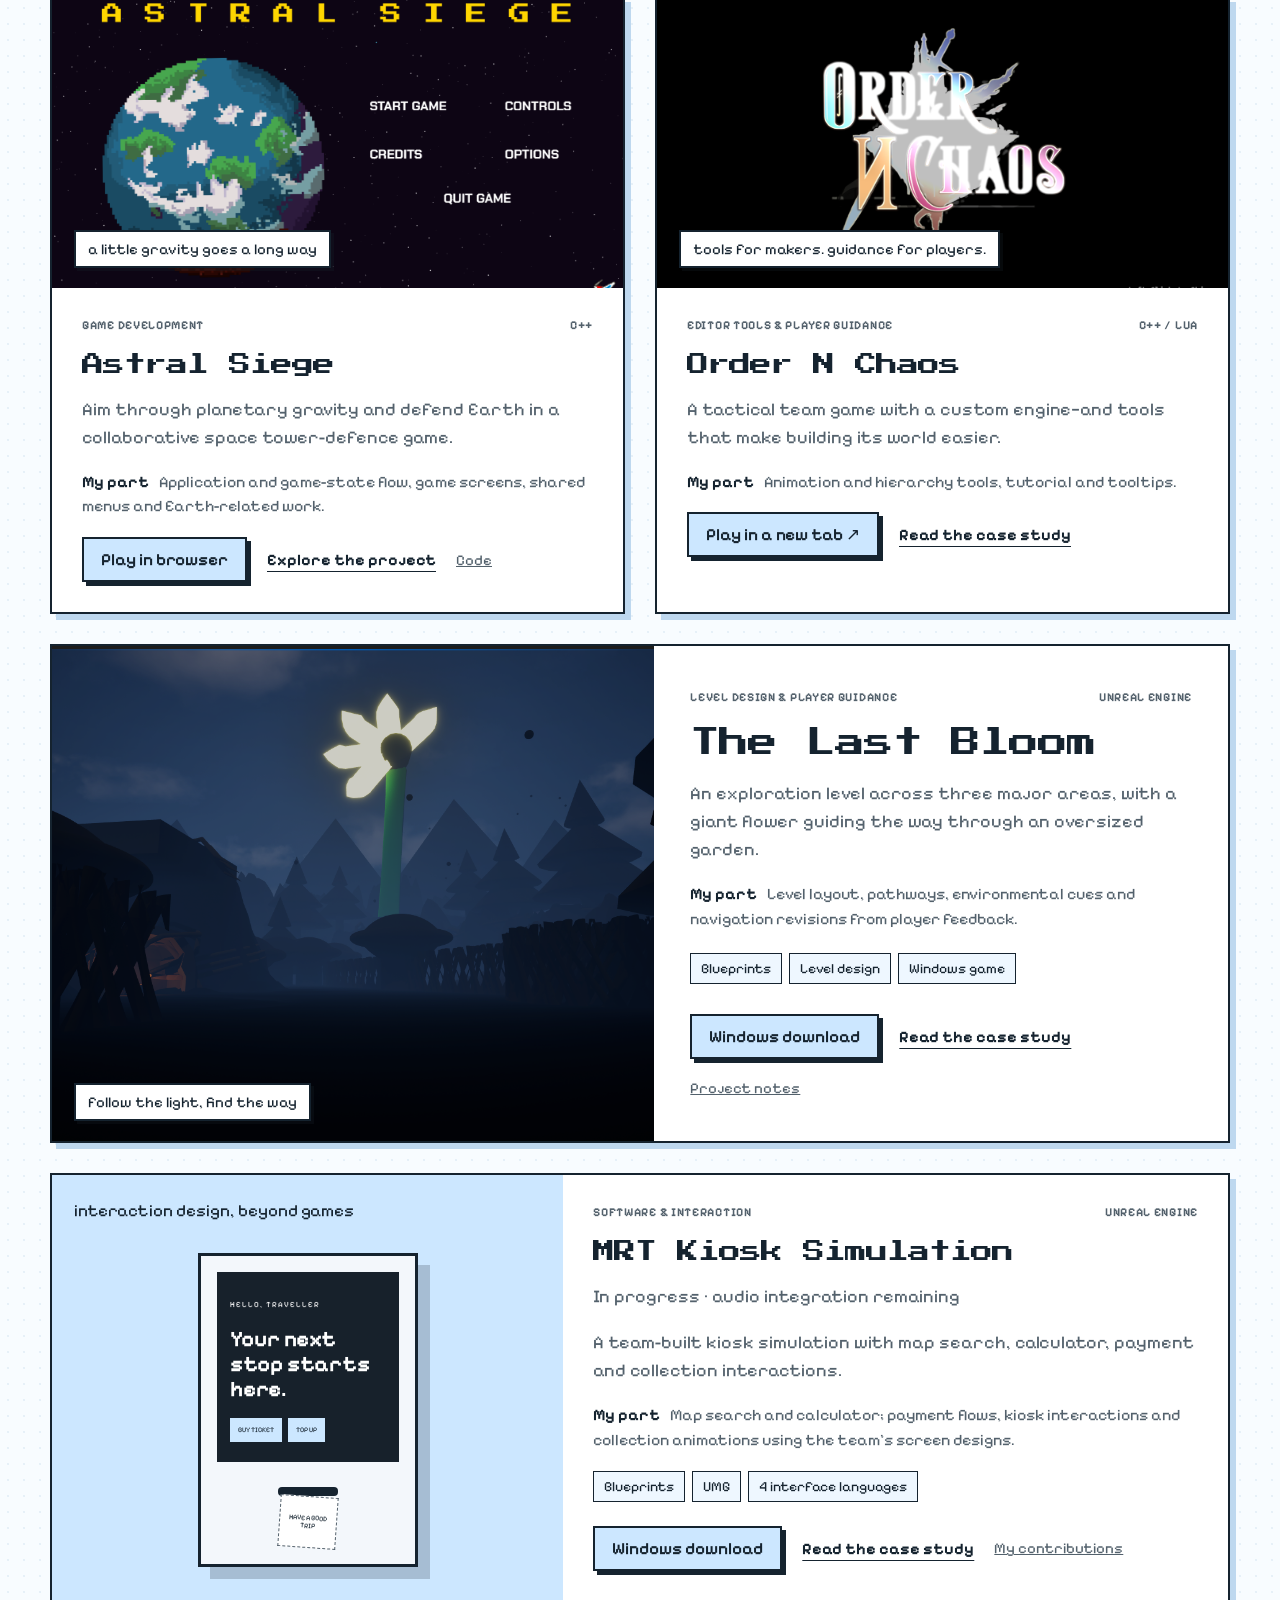
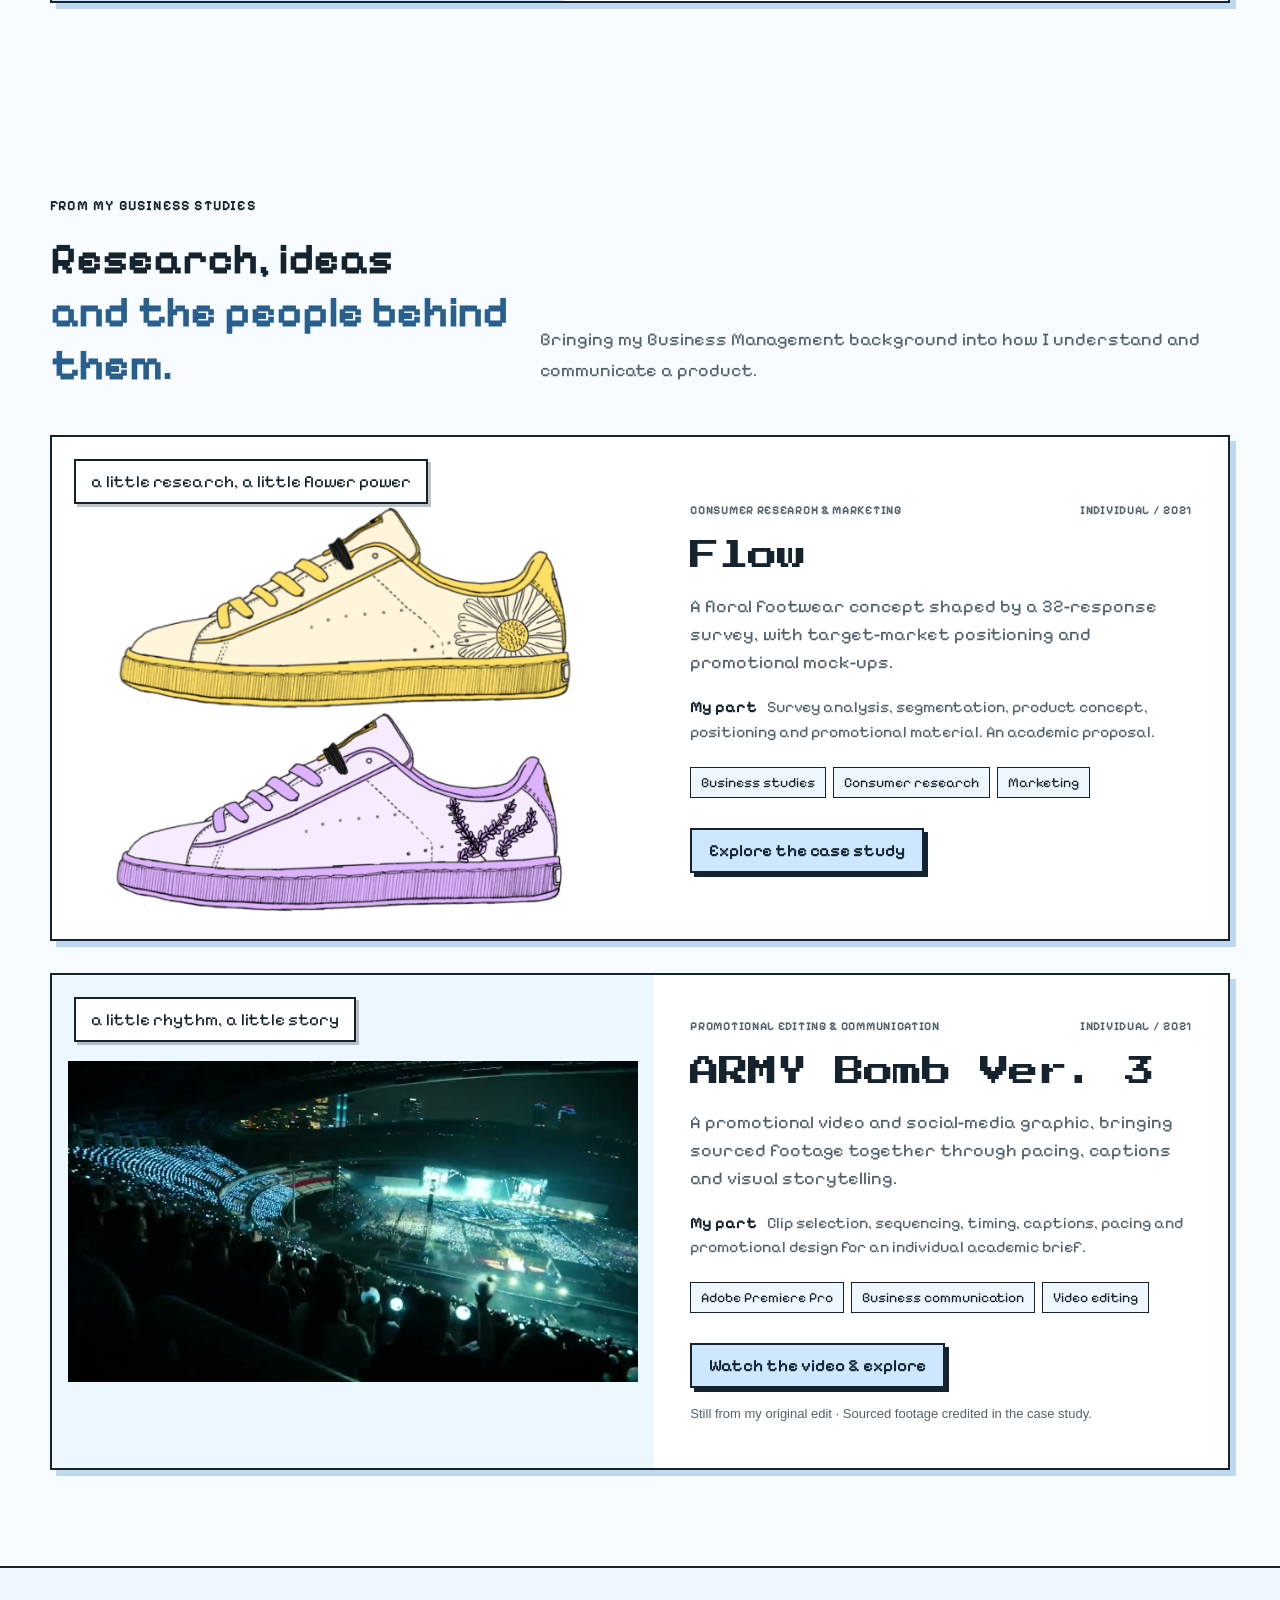
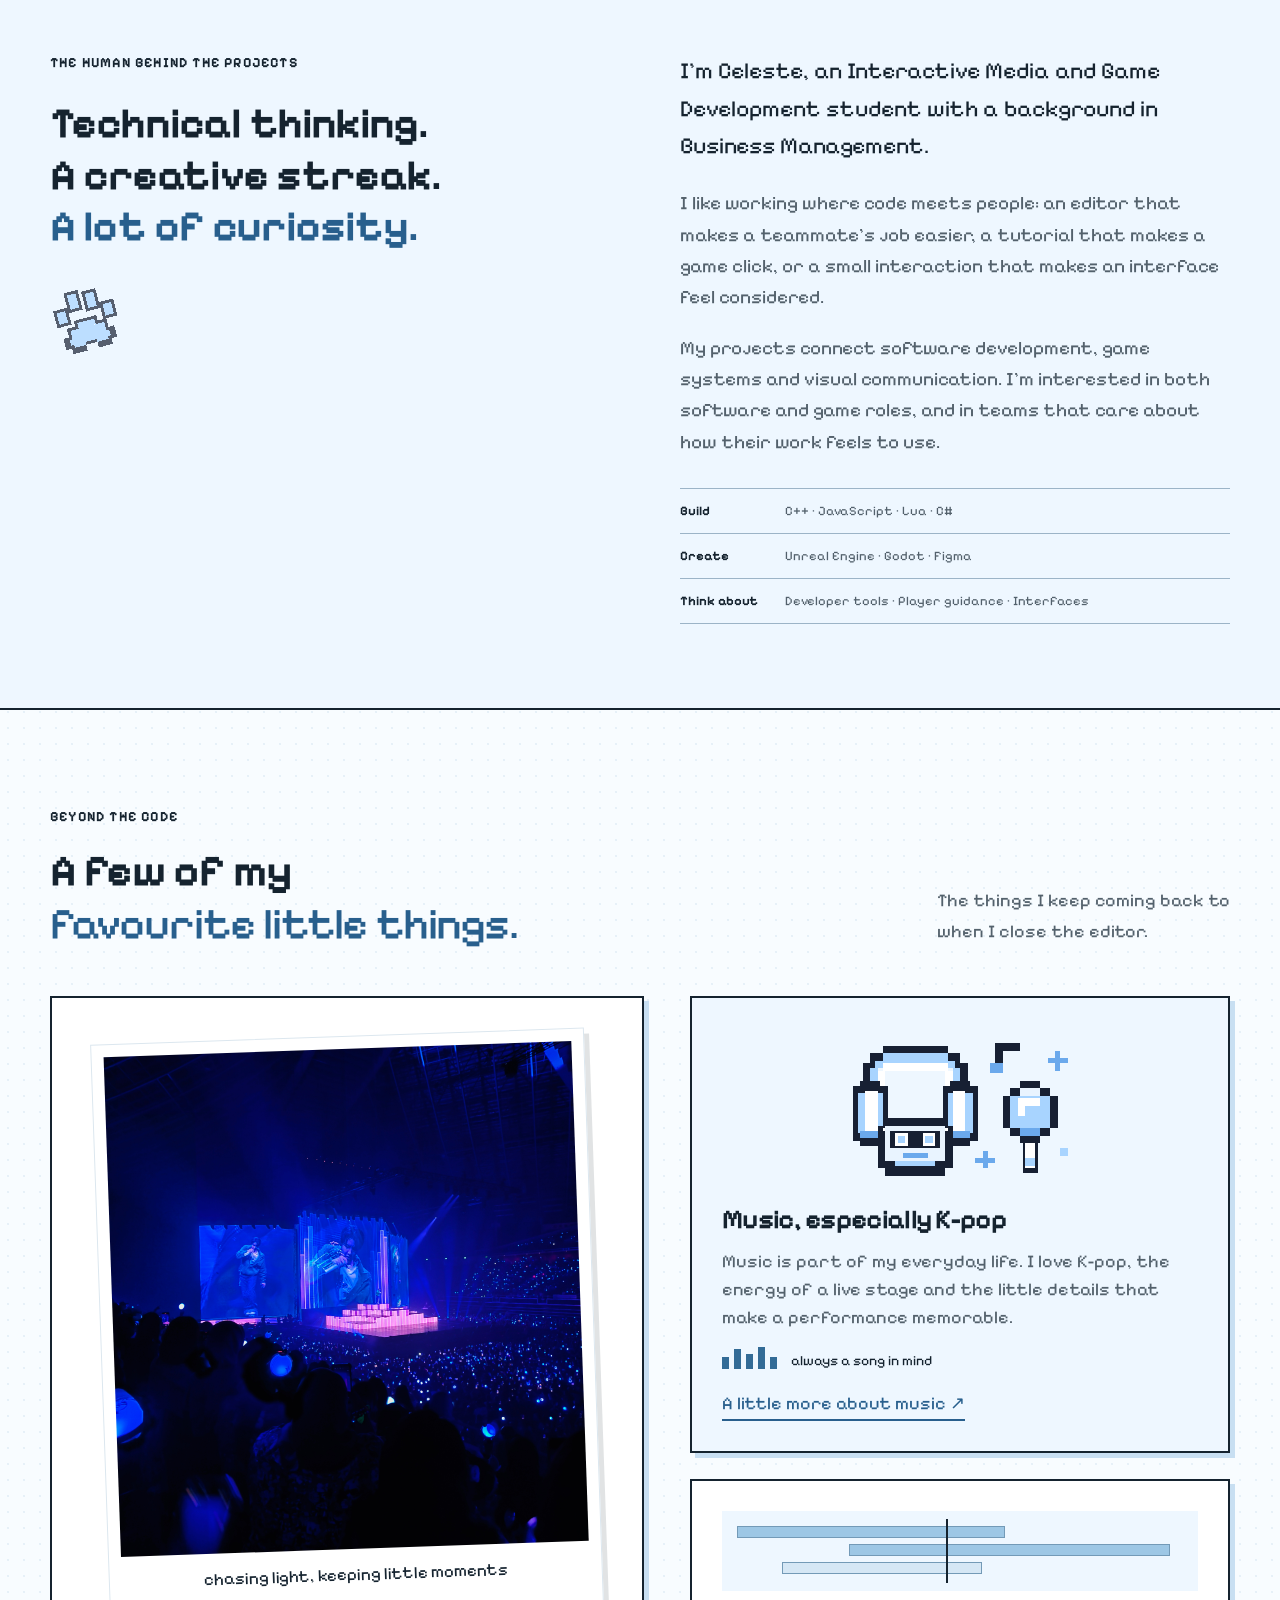
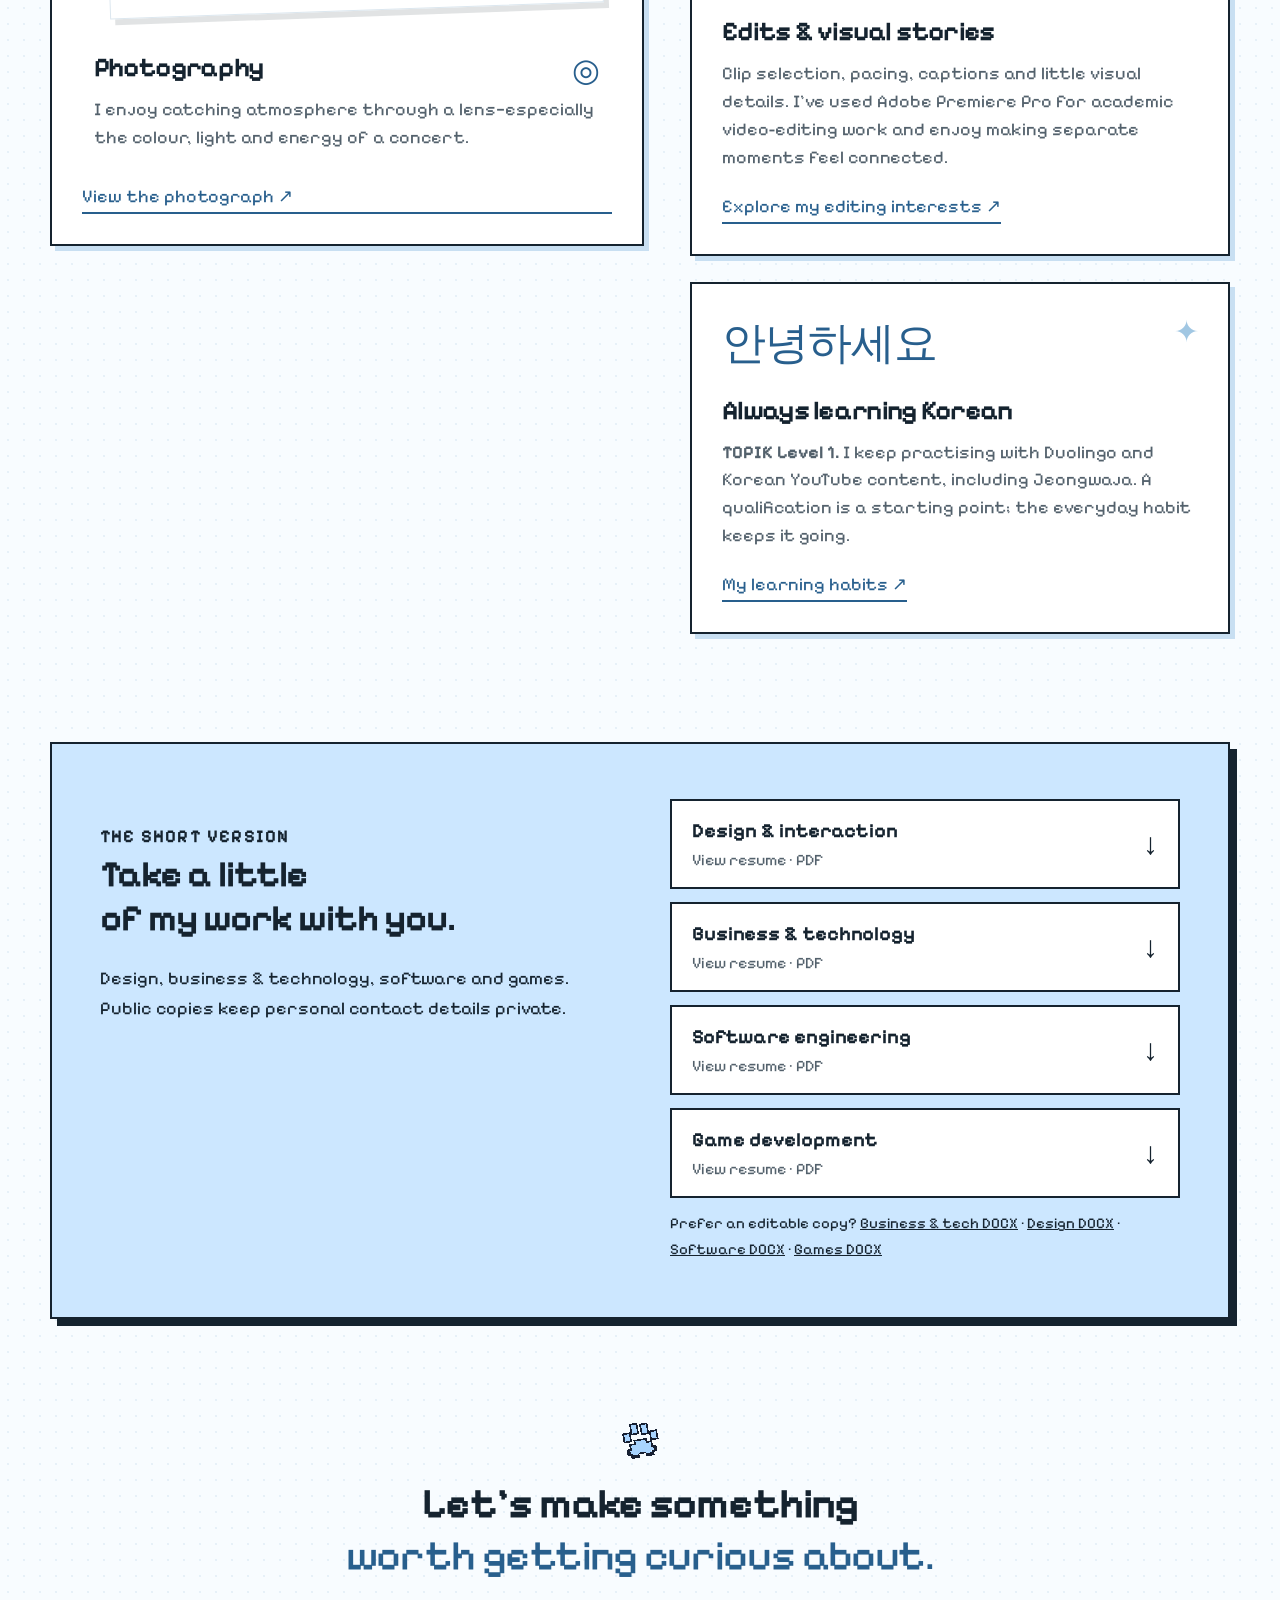
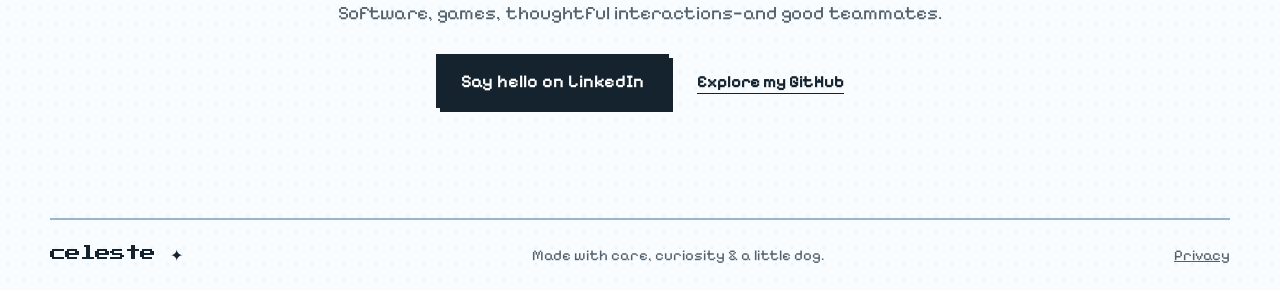
==== commit 25fc36ee: "Add original promotional video with browser playback and source credits" ====
--- a/index.html
+++ b/index.html
@@ -22,7 +22,7 @@
   <article class="project"><a class="project-image order-preview" href="projects/order-n-chaos.html" aria-label="Read the Order N Chaos case study"><img src="assets/order-preview.png" alt="Order N Chaos title screen from the team-hosted browser game" loading="lazy"><span class="image-sticker small-sticker">tools for makers. guidance for players.</span></a><div class="project-body"><div class="project-meta"><span>EDITOR TOOLS & PLAYER GUIDANCE</span><span>C++ / LUA</span></div><h3>Order N Chaos</h3><p>A tactical team game with a custom engine—and tools that make building its world easier.</p><p class="role"><b>My part</b> Animation and hierarchy tools, tutorial and tooltips.</p><div class="project-actions"><a class="button small" href="launch.html?game=order-n-chaos" target="_blank" rel="noopener noreferrer">Play in a new tab ↗</a><a class="text-link" href="projects/order-n-chaos.html">Read the case study</a></div></div></article>
   <article class="project feature"><a class="project-image bloom-preview" href="projects/the-last-bloom.html" aria-label="Read The Last Bloom case study"><img src="assets/bloom-flower.png" alt="The Last Bloom’s glowing flower landmark in an oversized garden" loading="lazy"><span class="image-sticker small-sticker">follow the light, find the way</span></a><div class="project-body"><div class="project-meta"><span>LEVEL DESIGN &amp; PLAYER GUIDANCE</span><span>UNREAL ENGINE</span></div><h3>The Last Bloom</h3><p>An exploration level across three major areas, with a giant flower guiding the way through an oversized garden.</p><p class="role"><b>My part</b> Level layout, pathways, environmental cues and navigation revisions from player feedback.</p><div class="tags"><span>Blueprints</span><span>Level design</span><span>Windows game</span></div><div class="project-actions"><a class="button small" href="https://github.com/Cel23010997/the-last-bloom/releases/download/portfolio-windows-2026-07/The-Last-Bloom-Windows.zip">Windows download</a><a class="text-link" href="projects/the-last-bloom.html">Read the case study</a><a class="code-link" href="https://github.com/Cel23010997/the-last-bloom">Project notes</a></div></div></article><article class="project wide-project"><div class="kiosk-illustration" aria-hidden="true"><div class="kiosk-shell"><div class="kiosk-screen"><span>HELLO, TRAVELLER</span><strong>Your next<br>stop starts here.</strong><div><i>BUY TICKET</i><i>TOP UP</i></div></div><div class="kiosk-slot"></div><div class="kiosk-ticket">HAVE A GOOD TRIP</div></div><span class="kiosk-caption">interaction design, beyond games</span></div><div class="project-body"><div class="project-meta"><span>SOFTWARE & INTERACTION</span><span>UNREAL ENGINE</span></div><h3>MRT Kiosk Simulation</h3><p class="project-status">In progress · audio integration remaining</p><p>A team-built kiosk simulation with map search, calculator, payment and collection interactions.</p><p class="role"><b>My part</b> Map search and calculator; payment flows, kiosk interactions and collection animations using the team’s screen designs.</p><div class="tags"><span>Blueprints</span><span>UMG</span><span>4 interface languages</span></div><div class="project-actions"><a class="button small" href="https://github.com/Cel23010997/mrt-kiosk/releases/download/portfolio-preview-2026-11-22/MRT-Kiosk-Windows.zip">Windows download</a><a class="text-link" href="projects/mrt-kiosk.html">Read the case study</a><a class="code-link" href="https://github.com/Cel23010997/mrt-kiosk">My contributions</a></div></div></article>
 </div></section>
-<section class="section wrap" id="business"><div class="section-heading"><div><p class="eyebrow">FROM MY BUSINESS STUDIES</p><h2>Research, ideas<br><span class="blue-word">and the people behind them.</span></h2></div><p>Bringing my Business Management background into how I understand and communicate a product.</p></div><article class="project feature business-project"><a class="project-image flow-preview" href="projects/flow.html" aria-label="Read the Flow marketing case study"><img src="assets/flow-footwear-concept.png" alt="Flow’s daisy and lavender footwear concept" loading="lazy"><span class="image-sticker">a little research, a little flower power</span></a><div class="project-body"><div class="project-meta"><span>CONSUMER RESEARCH &amp; MARKETING</span><span>INDIVIDUAL / 2021</span></div><h3>Flow</h3><p>A floral footwear concept shaped by a 32-response survey, with target-market positioning and promotional mock-ups.</p><p class="role"><b>My part</b> Survey analysis, segmentation, product concept, positioning and promotional material. An academic proposal.</p><div class="tags"><span>Business studies</span><span>Consumer research</span><span>Marketing</span></div><div class="project-actions"><a class="button small" href="projects/flow.html">Explore the case study</a></div></div></article><article class="project feature business-project army-project"><a class="project-image army-preview" href="projects/army-bomb.html" aria-label="Read the promotional editing case study"><img src="assets/army-editing-illustration.svg" alt="Illustration of a pixel lightstick and video-editing timeline" loading="lazy"><span class="image-sticker">a little rhythm, a little story</span></a><div class="project-body"><div class="project-meta"><span>PROMOTIONAL EDITING &amp; COMMUNICATION</span><span>INDIVIDUAL / 2021</span></div><h3>ARMY Bomb Ver. 3</h3><p>A promotional video and social-media graphic, bringing sourced footage together through pacing, captions and visual storytelling.</p><p class="role"><b>My part</b> Clip selection, sequencing, timing, captions, pacing and promotional design for an individual academic brief.</p><div class="tags"><span>Adobe Premiere Pro</span><span>Business communication</span><span>Video editing</span></div><div class="project-actions"><a class="button small" href="projects/army-bomb.html">Explore the case study</a></div><small class="illustration-note">Cover: new process illustration.</small></div></article></section><section class="about-section" id="about"><div class="wrap about-grid"><div><p class="eyebrow">THE HUMAN BEHIND THE PROJECTS</p><h2>Technical thinking.<br>A creative streak.<br><span class="blue-word">A lot of curiosity.</span></h2><img class="about-paw" src="assets/paw.svg" alt="" width="70" height="70"></div><div class="about-copy"><p>I’m Celeste, an Interactive Media and Game Development student with a background in Business Management.</p><p>I like working where code meets people: an editor that makes a teammate’s job easier, a tutorial that makes a game click, or a small interaction that makes an interface feel considered.</p><p>My projects connect software development, game systems and visual communication. I’m interested in both software and game roles, and in teams that care about how their work feels to use.</p><div class="skill-lines"><div><b>Build</b><span>C++ · JavaScript · Lua · C#</span></div><div><b>Create</b><span>Unreal Engine · Godot · Figma</span></div><div><b>Think about</b><span>Developer tools · Player guidance · Interfaces</span></div></div></div></div></section>
+<section class="section wrap" id="business"><div class="section-heading"><div><p class="eyebrow">FROM MY BUSINESS STUDIES</p><h2>Research, ideas<br><span class="blue-word">and the people behind them.</span></h2></div><p>Bringing my Business Management background into how I understand and communicate a product.</p></div><article class="project feature business-project"><a class="project-image flow-preview" href="projects/flow.html" aria-label="Read the Flow marketing case study"><img src="assets/flow-footwear-concept.png" alt="Flow’s daisy and lavender footwear concept" loading="lazy"><span class="image-sticker">a little research, a little flower power</span></a><div class="project-body"><div class="project-meta"><span>CONSUMER RESEARCH &amp; MARKETING</span><span>INDIVIDUAL / 2021</span></div><h3>Flow</h3><p>A floral footwear concept shaped by a 32-response survey, with target-market positioning and promotional mock-ups.</p><p class="role"><b>My part</b> Survey analysis, segmentation, product concept, positioning and promotional material. An academic proposal.</p><div class="tags"><span>Business studies</span><span>Consumer research</span><span>Marketing</span></div><div class="project-actions"><a class="button small" href="projects/flow.html">Explore the case study</a></div></div></article><article class="project feature business-project army-project"><a class="project-image army-preview" href="projects/army-bomb.html" aria-label="Read the promotional editing case study"><img src="assets/army-video-poster.jpg" alt="Blue concert lighting in my promotional coursework edit, using credited source footage" loading="lazy"><span class="image-sticker">a little rhythm, a little story</span></a><div class="project-body"><div class="project-meta"><span>PROMOTIONAL EDITING &amp; COMMUNICATION</span><span>INDIVIDUAL / 2021</span></div><h3>ARMY Bomb Ver. 3</h3><p>A promotional video and social-media graphic, bringing sourced footage together through pacing, captions and visual storytelling.</p><p class="role"><b>My part</b> Clip selection, sequencing, timing, captions, pacing and promotional design for an individual academic brief.</p><div class="tags"><span>Adobe Premiere Pro</span><span>Business communication</span><span>Video editing</span></div><div class="project-actions"><a class="button small" href="projects/army-bomb.html#video">Watch the video &amp; explore</a></div><small class="illustration-note">Still from my original edit · Sourced footage credited in the case study.</small></div></article></section><section class="about-section" id="about"><div class="wrap about-grid"><div><p class="eyebrow">THE HUMAN BEHIND THE PROJECTS</p><h2>Technical thinking.<br>A creative streak.<br><span class="blue-word">A lot of curiosity.</span></h2><img class="about-paw" src="assets/paw.svg" alt="" width="70" height="70"></div><div class="about-copy"><p>I’m Celeste, an Interactive Media and Game Development student with a background in Business Management.</p><p>I like working where code meets people: an editor that makes a teammate’s job easier, a tutorial that makes a game click, or a small interaction that makes an interface feel considered.</p><p>My projects connect software development, game systems and visual communication. I’m interested in both software and game roles, and in teams that care about how their work feels to use.</p><div class="skill-lines"><div><b>Build</b><span>C++ · JavaScript · Lua · C#</span></div><div><b>Create</b><span>Unreal Engine · Godot · Figma</span></div><div><b>Think about</b><span>Developer tools · Player guidance · Interfaces</span></div></div></div></div></section>
 <section class="section wrap" id="little-things"><div class="section-heading"><div><p class="eyebrow">BEYOND THE CODE</p><h2>A few of my<br><span class="handwritten">favourite little things.</span></h2></div><p>The things I keep coming back to<br>when I close the editor.</p></div><div class="hobbies"><article class="photo-hobby"><div class="polaroid"><img src="assets/concert-blue.jpg" alt="My concert photograph: blue stage lights and a sea of glowing lightsticks" loading="lazy"><span>chasing light, keeping little moments</span></div><div class="hobby-copy"><span class="hobby-icon" aria-hidden="true">◎</span><h3>Photography</h3><p>I enjoy catching atmosphere through a lens—especially the colour, light and energy of a concert.</p></div></article><div class="small-hobbies"><article class="hobby-card music"><img src="assets/music-pixel.svg" class="music-art" alt="Pixel-art headphones, cassette and lightstick" width="288" height="192"><h3>Music, especially K-pop</h3><p>Music is part of my everyday life. I love K-pop, the energy of a live stage and the little details that make a performance memorable.</p><div class="equalizer" aria-hidden="true"><i></i><i></i><i></i><i></i><i></i><span>always a song in mind</span></div></article><article class="hobby-card"><div class="timeline-art" aria-hidden="true"><span></span><span></span><span></span><i></i></div><h3>Edits & visual stories</h3><p>Clip selection, pacing, captions and little visual details. I’ve used Adobe Premiere Pro for academic video-editing work and enjoy making separate moments feel connected.</p></article><article class="hobby-card korean"><div class="hangul" lang="ko" aria-hidden="true">안녕하세요<span>✦</span></div><h3>Always learning Korean</h3><p><b>TOPIK Level 1.</b> I keep practising with Duolingo and Korean YouTube content, including Jeongwaja. A qualification is a starting point; the everyday habit keeps it going.</p></article></div></div></section>
 <section class="resume-section wrap" id="resume"><div><p class="eyebrow">THE SHORT VERSION</p><h2>Take a little<br>of my work with you.</h2><p>Design, business &amp; technology, software and games.<br>Public copies keep personal contact details private.</p></div><div class="resume-options"><a class="resume-download" href="resume/CelesteTong-Design-General.pdf"><span>Design &amp; interaction</span><small>View resume · PDF</small><b aria-hidden="true">↓</b></a><a class="resume-download" href="resume/CelesteTong-BusinessTechnology-General.pdf"><span>Business &amp; technology</span><small>View resume · PDF</small><b aria-hidden="true">↓</b></a><a class="resume-download" href="resume/CelesteTong-SoftwareDeveloper-General.pdf"><span>Software engineering</span><small>View resume · PDF</small><b aria-hidden="true">↓</b></a><a class="resume-download" href="resume/CelesteTong-GameDeveloper-General.pdf"><span>Game development</span><small>View resume · PDF</small><b aria-hidden="true">↓</b></a><p>Prefer an editable copy? <a href="resume/CelesteTong-BusinessTechnology-General.docx">Business &amp; tech DOCX</a> · <a href="resume/CelesteTong-Design-General.docx">Design DOCX</a> · <a href="resume/CelesteTong-SoftwareDeveloper-General.docx">Software DOCX</a> · <a href="resume/CelesteTong-GameDeveloper-General.docx">Games DOCX</a></p></div></section>
 <section class="contact wrap"><img src="assets/paw.svg" alt="" width="40" height="40"><h2>Let’s make something<br><span class="handwritten">worth getting curious about.</span></h2><p>Software, games, thoughtful interactions—and good teammates.</p><div class="hero-actions"><a class="button dark" href="https://www.linkedin.com/in/celeste-tong-jia-xuan/" target="_blank" rel="noopener noreferrer">Say hello on LinkedIn</a><a class="text-link" href="https://github.com/Cel23010997" target="_blank" rel="noopener noreferrer">Explore my GitHub</a></div></section>
--- a/business.css
+++ b/business.css
@@ -2,3 +2,5 @@
 
 .business-project+.business-project{margin-top:32px}.army-preview{background:#edf7ff;display:grid;place-items:center;padding:40px 16px}.feature .army-preview img{object-fit:contain;height:auto;min-height:0;width:100%}.illustration-note{display:block;margin-top:16px;font:13px/1.5 Arial,sans-serif;color:#53616c}
 .feature .business-project-image img,.feature .flow-preview img,.feature .army-preview img{filter:none}
+
+.video-figure video{display:block;width:100%;aspect-ratio:16/9;background:#080e18;border:2px solid #15232f;box-shadow:5px 5px #bdd8ef}.video-description{margin-top:18px;border:1px solid #9cb4c7;padding:14px 18px;background:#f1f8ff;font:15px/1.7 Arial,sans-serif;color:#53616c}.video-description summary{cursor:pointer;font-weight:bold;color:#285f8d}.video-description p{margin:12px 0 0}
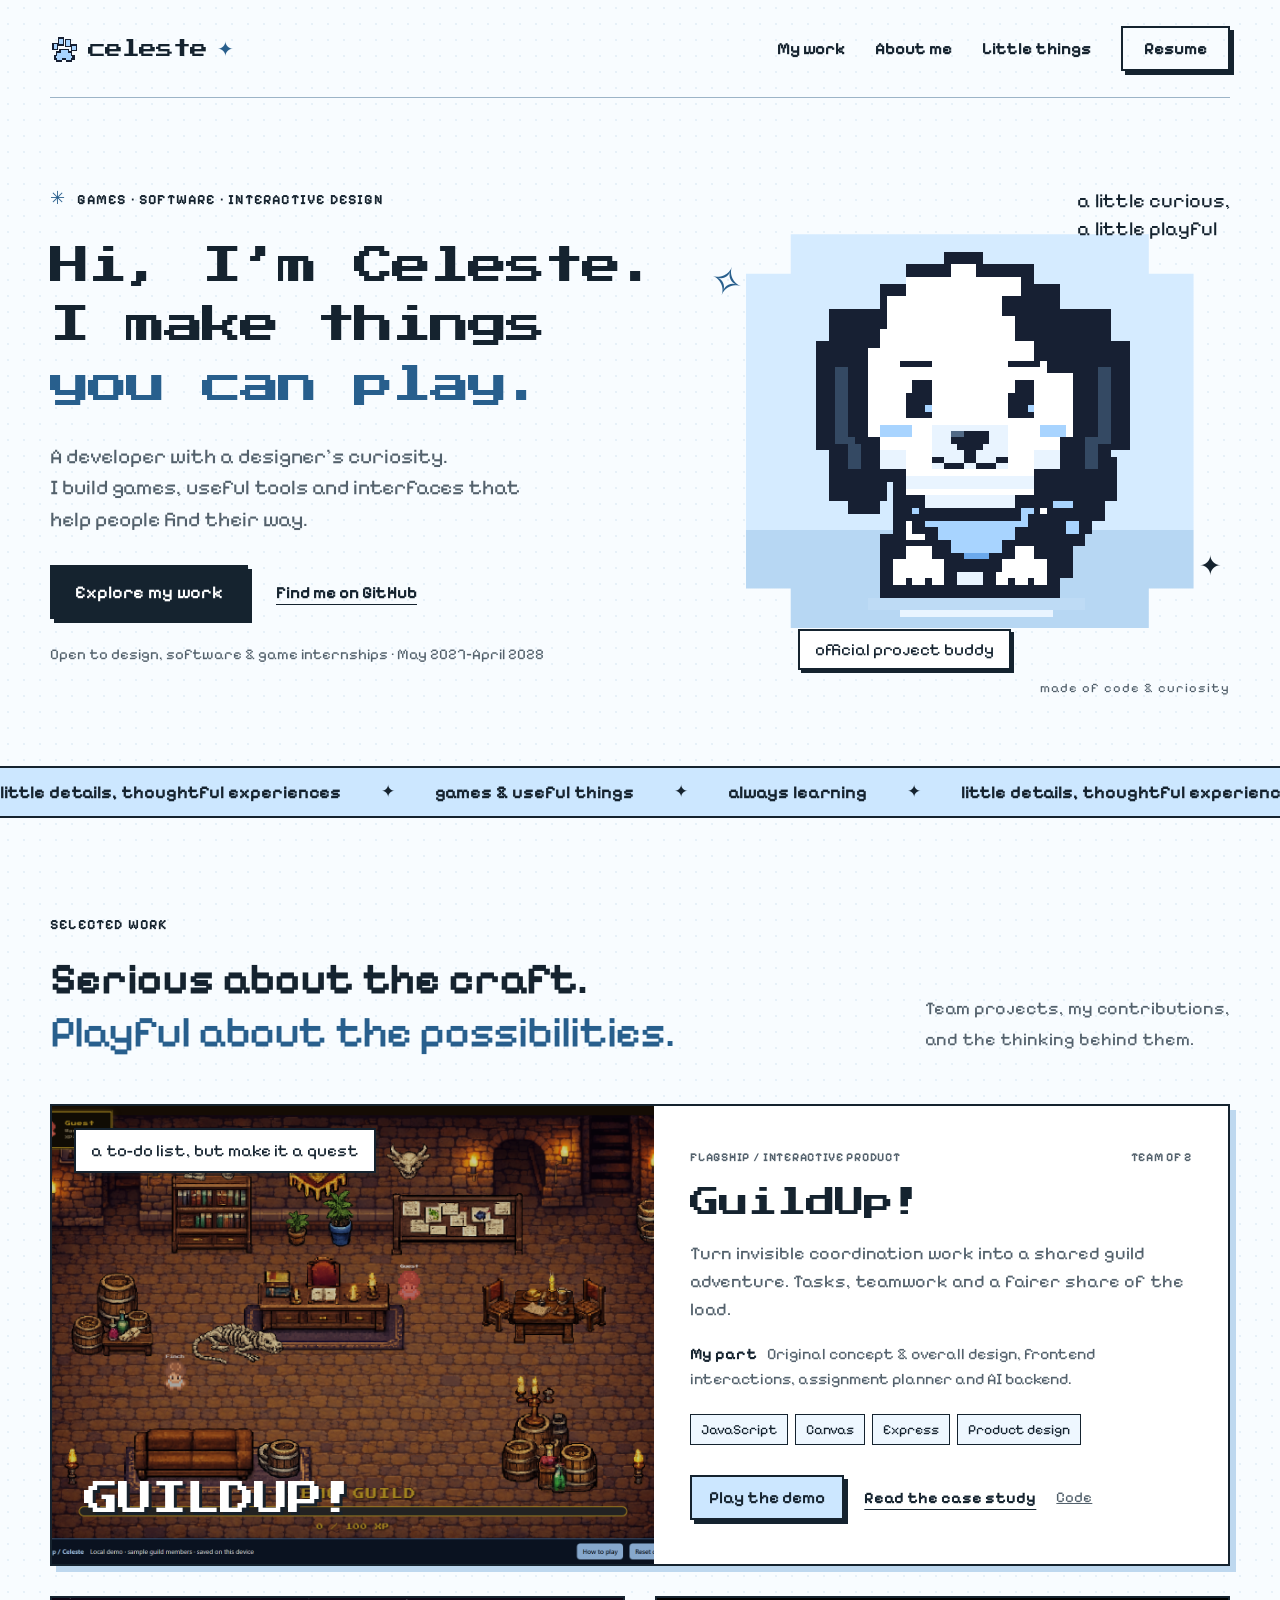
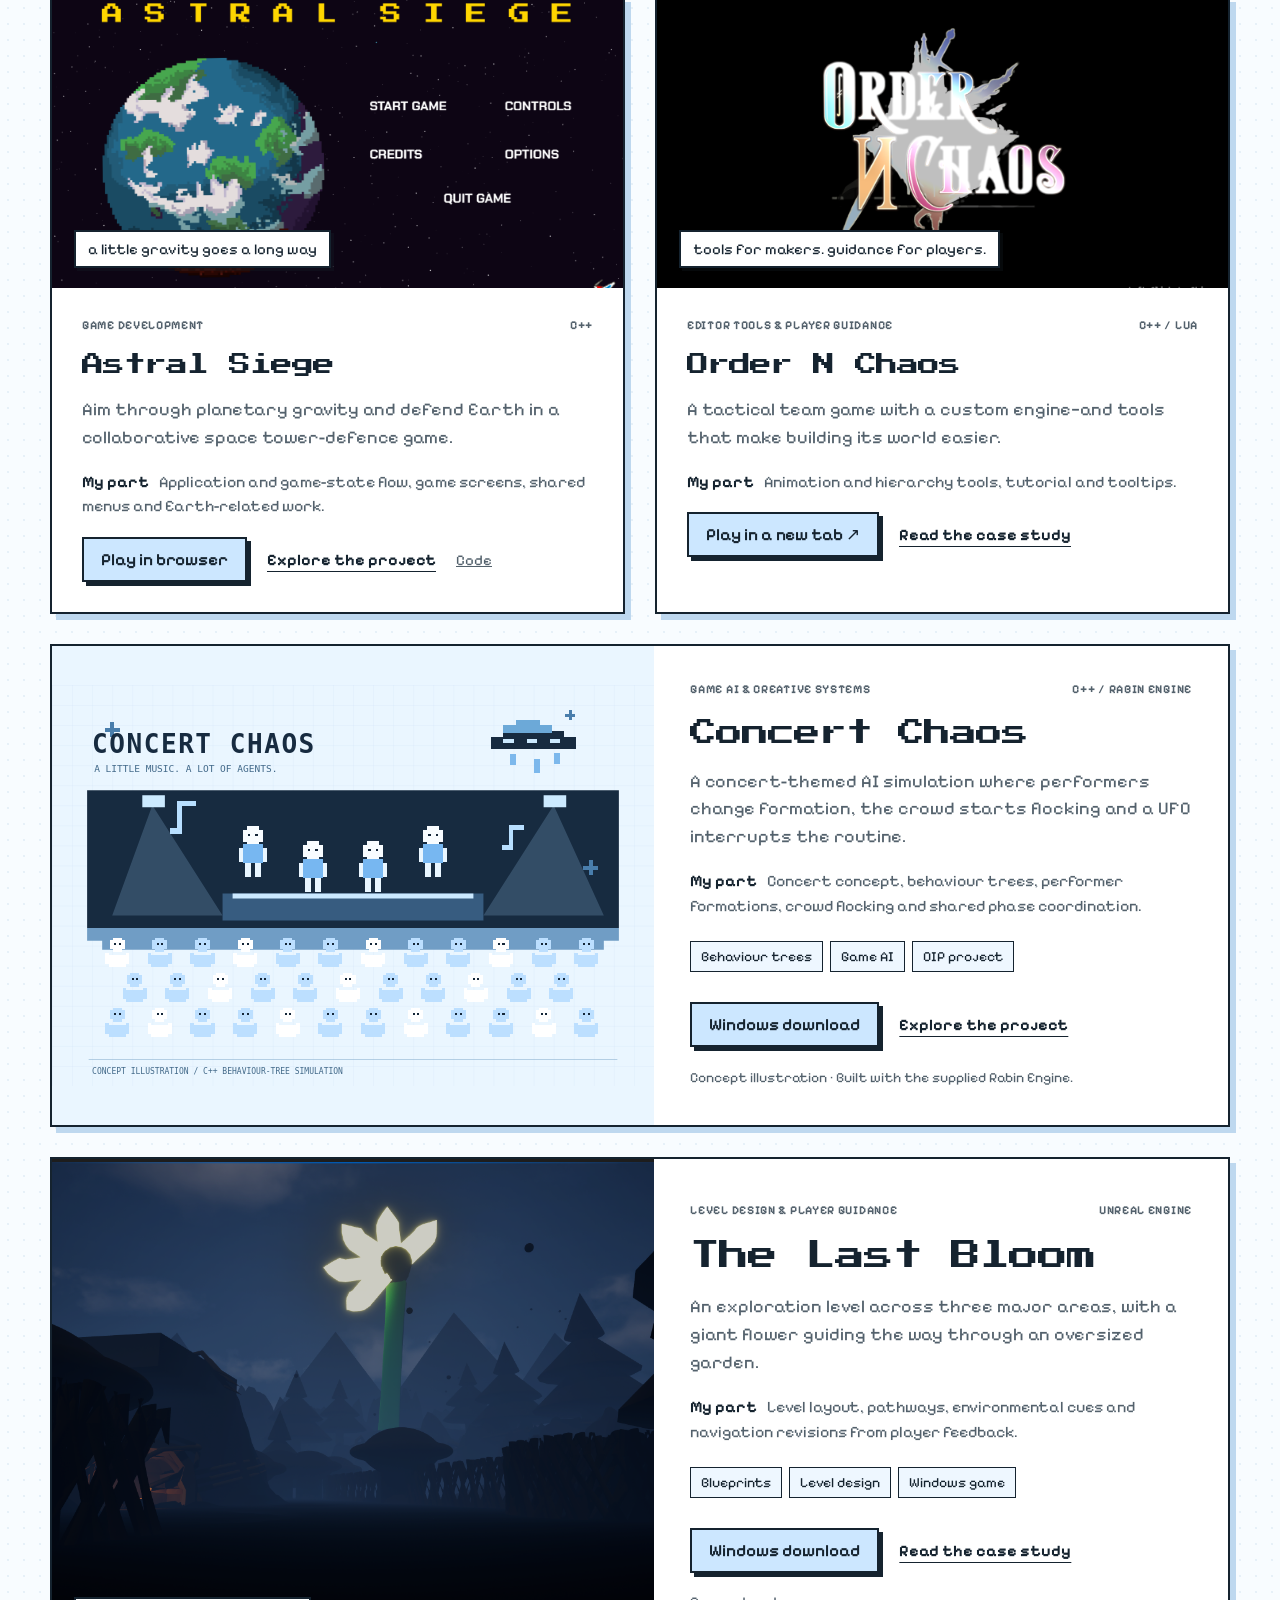
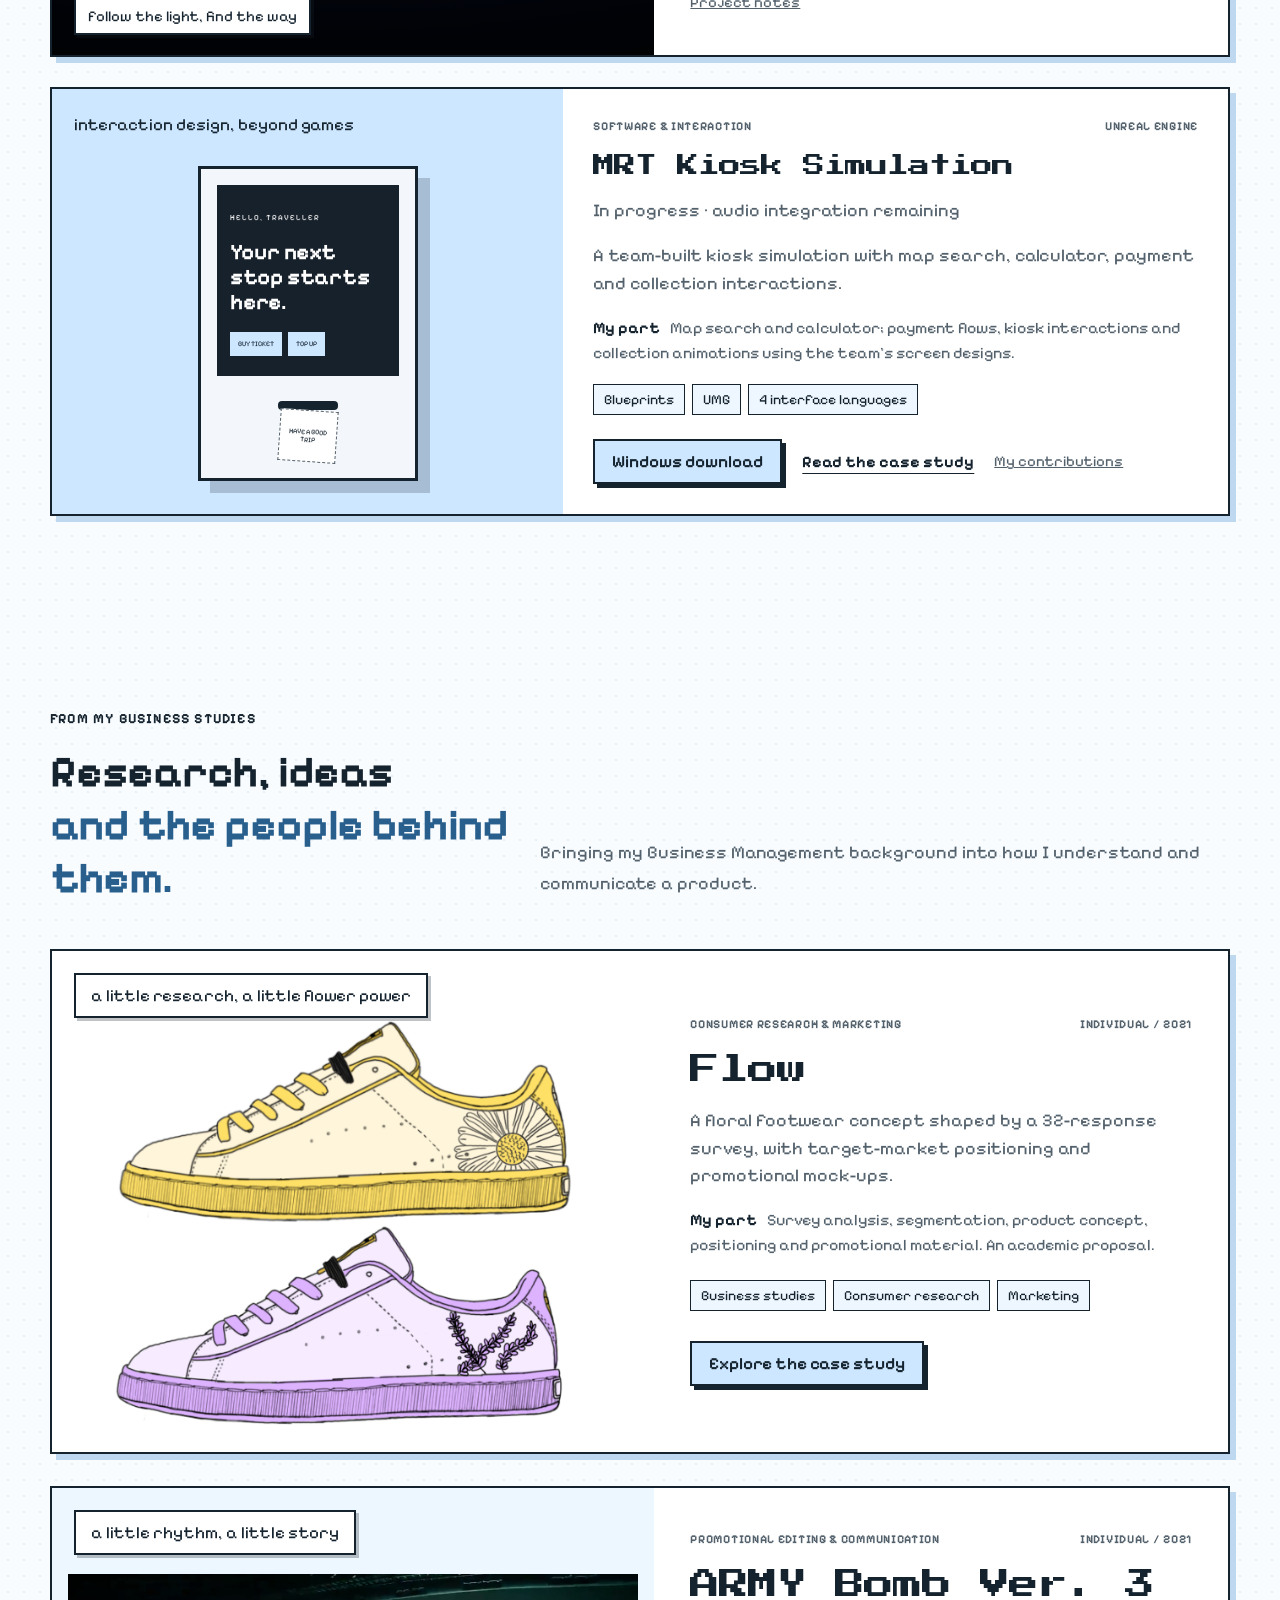
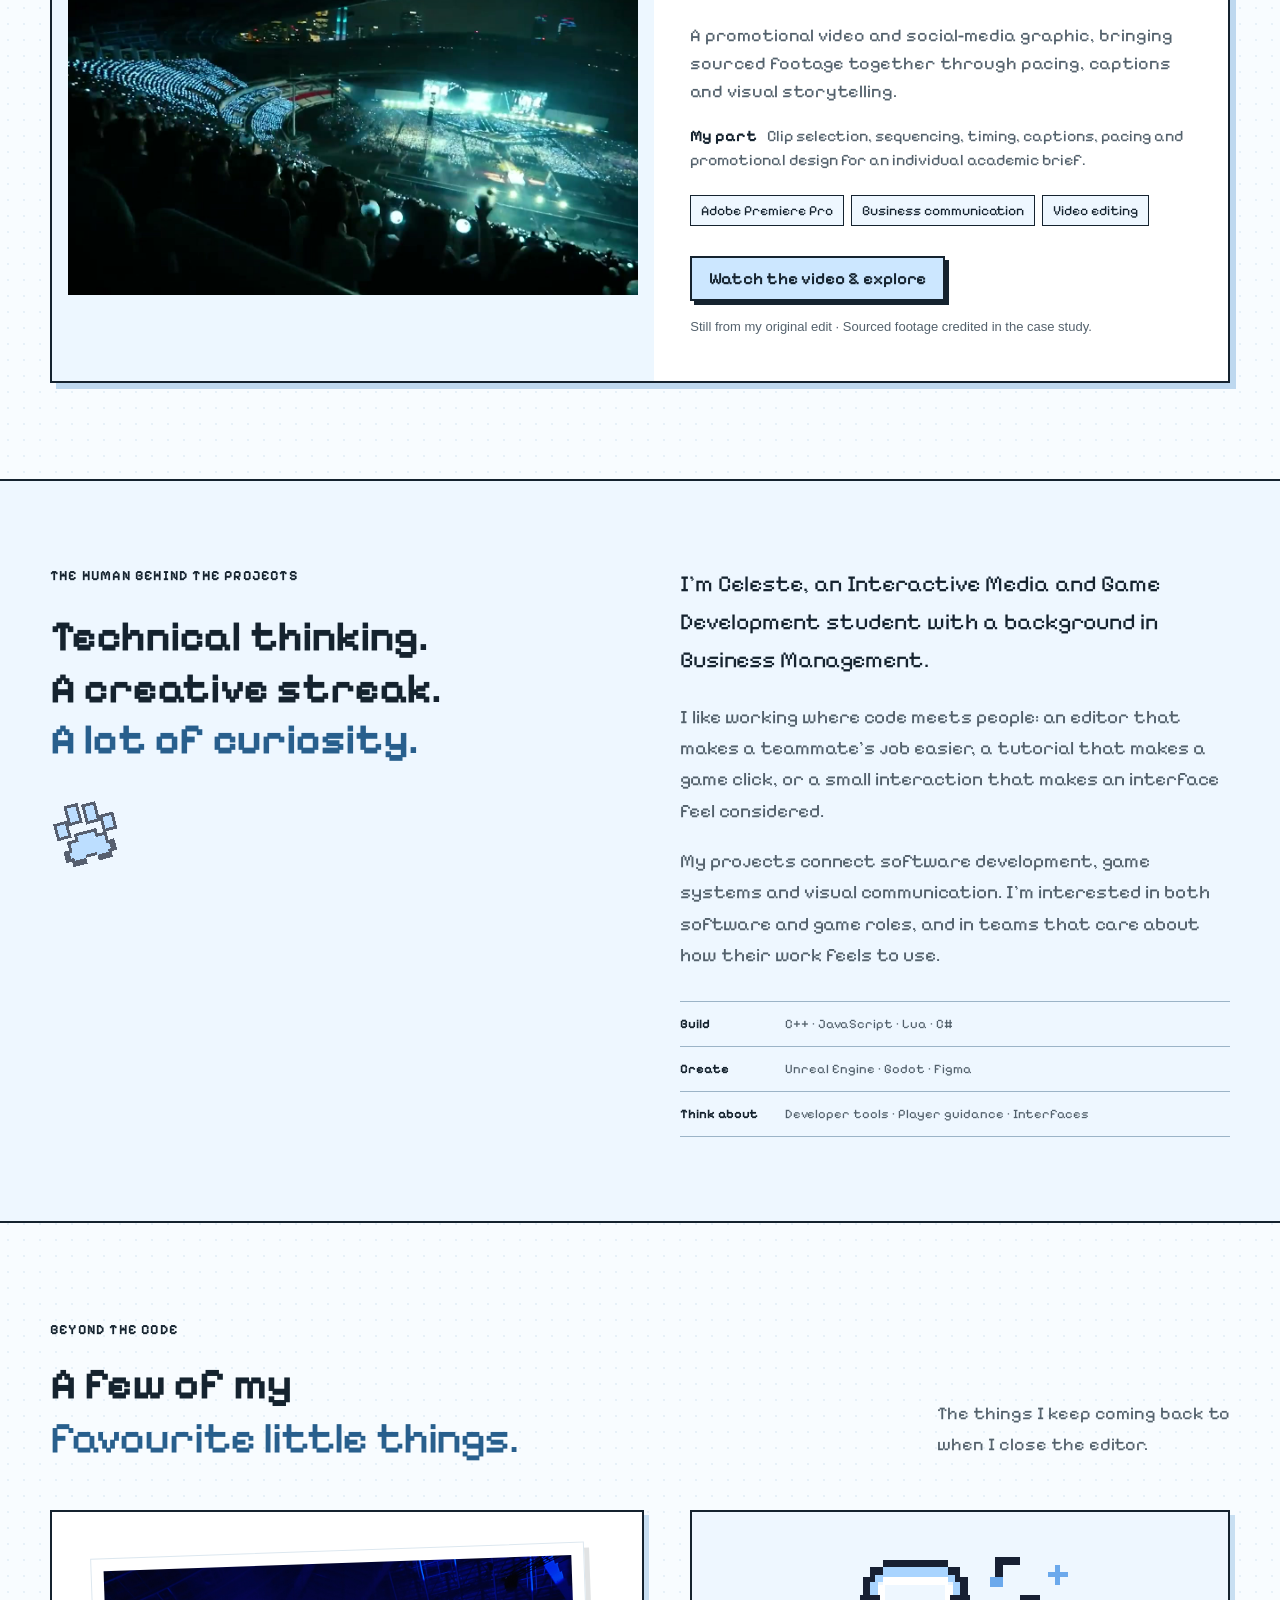
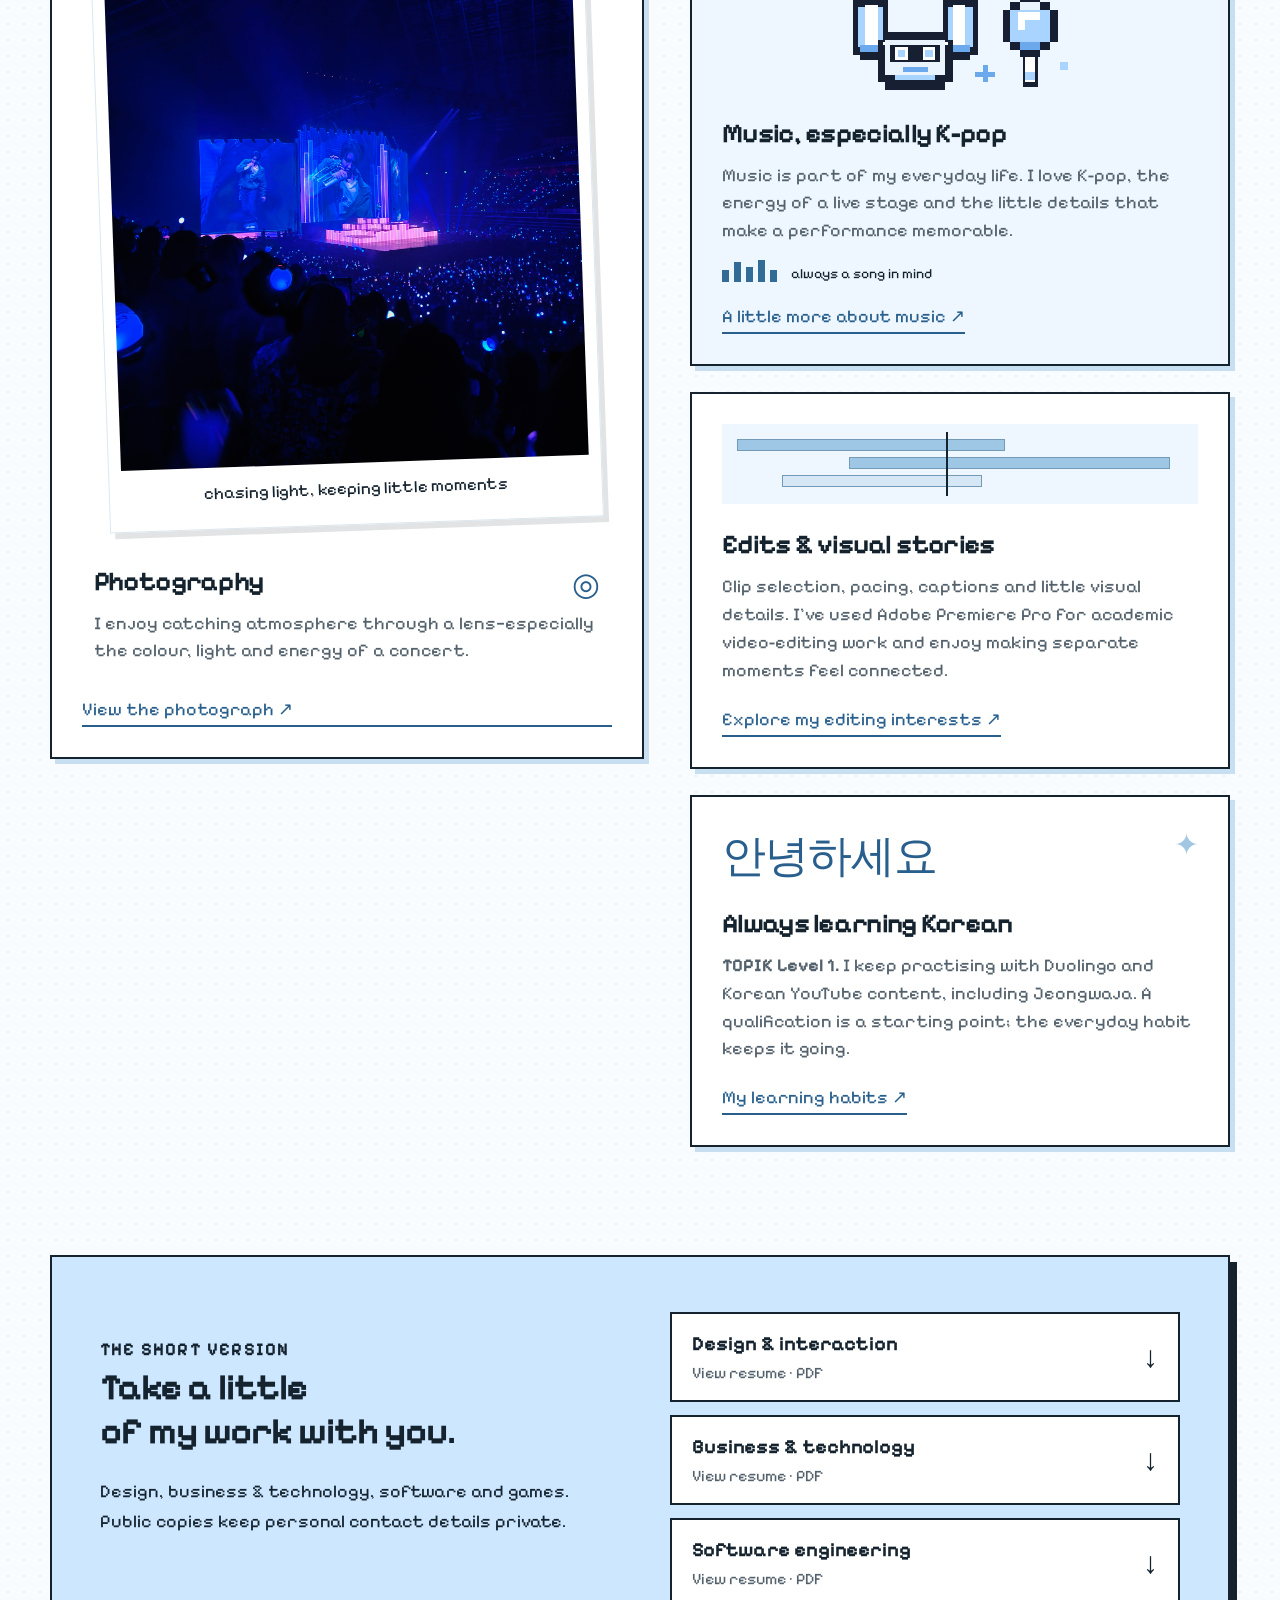
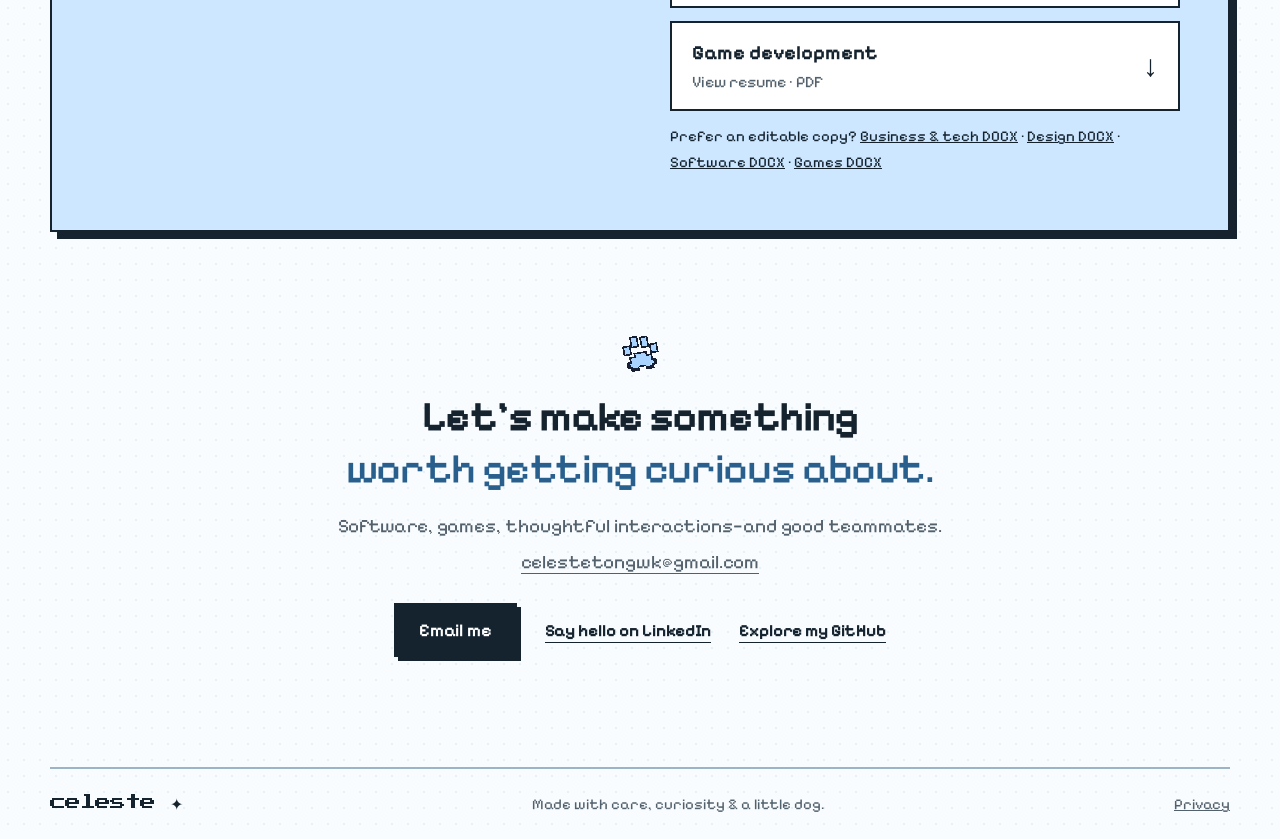
==== commit ddcb1767: "Add Concert Chaos case study and professional email contact" ====
--- a/index.html
+++ b/index.html
@@ -5,7 +5,7 @@
   <title>Celeste Tong · Games, software & little creative things</title>
   <meta name="description" content="Celeste Tong builds games, developer tools and thoughtful interfaces. Explore playable projects, personal contributions and creative work.">
   <link rel="icon" href="assets/paw.svg" type="image/svg+xml"><link rel="stylesheet" href="style.css"><link rel="stylesheet" href="pixel.css">
-<link rel="stylesheet" href="launch.css"><link rel="stylesheet" href="hobbies.css"><link rel="stylesheet" href="resumes.css"><link rel="stylesheet" href="business.css"></head>
+<link rel="stylesheet" href="launch.css"><link rel="stylesheet" href="hobbies.css"><link rel="stylesheet" href="resumes.css"><link rel="stylesheet" href="business.css"><link rel="stylesheet" href="concert.css"></head>
 <body>
 <a class="skip" href="#work">Skip to projects</a>
 <header class="header wrap"><a class="brand" href="#" aria-label="Celeste home"><img src="assets/paw.svg" alt="" width="28" height="28"> celeste<span class="brand-star">✦</span></a><nav aria-label="Main navigation"><a href="#work">My work</a><a href="#about">About me</a><a href="#little-things">Little things</a><a class="nav-resume" href="#resume">Resume</a></nav></header>
@@ -20,12 +20,13 @@
   <article class="project feature"><a class="project-image guild-preview" href="projects/guild-up.html" aria-label="Read the GuildUp case study"><img src="assets/guild-demo.png" alt="Running GuildUp demo with characters, player status and the guild experience bar" loading="lazy"><span class="image-sticker">a to-do list, but make it a quest</span><span class="image-label">GUILDUP!</span></a><div class="project-body"><div class="project-meta"><span>FLAGSHIP / INTERACTIVE PRODUCT</span><span>TEAM OF 2</span></div><h3>GuildUp!</h3><p>Turn invisible coordination work into a shared guild adventure. Tasks, teamwork and a fairer share of the load.</p><p class="role"><b>My part</b> Original concept & overall design, frontend interactions, assignment planner and AI backend.</p><div class="tags"><span>JavaScript</span><span>Canvas</span><span>Express</span><span>Product design</span></div><div class="project-actions"><button class="button small" data-play="guild-up">Play the demo</button><a class="text-link" href="projects/guild-up.html">Read the case study</a><a class="code-link" href="https://github.com/Cel23010997/guild-up">Code</a></div></div></article>
   <article class="project"><a class="project-image astral-preview" href="projects/astral-siege.html" aria-label="Read about Astral Siege"><img src="assets/astral-preview.png" alt="Astral Siege space tower-defence game preview" loading="lazy"><span class="image-sticker small-sticker">a little gravity goes a long way</span></a><div class="project-body"><div class="project-meta"><span>GAME DEVELOPMENT</span><span>C++</span></div><h3>Astral Siege</h3><p>Aim through planetary gravity and defend Earth in a collaborative space tower-defence game.</p><p class="role"><b>My part</b> Application and game-state flow, game screens, shared menus and Earth-related work.</p><div class="project-actions"><button class="button small" data-play="astral-siege">Play in browser</button><a class="text-link" href="projects/astral-siege.html">Explore the project</a><a class="code-link" href="https://github.com/Cel23010997/astral-siege">Code</a></div></div></article>
   <article class="project"><a class="project-image order-preview" href="projects/order-n-chaos.html" aria-label="Read the Order N Chaos case study"><img src="assets/order-preview.png" alt="Order N Chaos title screen from the team-hosted browser game" loading="lazy"><span class="image-sticker small-sticker">tools for makers. guidance for players.</span></a><div class="project-body"><div class="project-meta"><span>EDITOR TOOLS & PLAYER GUIDANCE</span><span>C++ / LUA</span></div><h3>Order N Chaos</h3><p>A tactical team game with a custom engine—and tools that make building its world easier.</p><p class="role"><b>My part</b> Animation and hierarchy tools, tutorial and tooltips.</p><div class="project-actions"><a class="button small" href="launch.html?game=order-n-chaos" target="_blank" rel="noopener noreferrer">Play in a new tab ↗</a><a class="text-link" href="projects/order-n-chaos.html">Read the case study</a></div></div></article>
+  <article class="project feature concert-project" id="concert-chaos"><a class="project-image concert-preview" href="projects/concert-chaos.html" aria-label="Explore Concert Chaos"><img src="assets/concert-chaos-concept.svg" alt="Concept illustration for Concert Chaos: four pixel performers, crowd agents and a UFO" loading="lazy"></a><div class="project-body"><div class="project-meta"><span>GAME AI &amp; CREATIVE SYSTEMS</span><span>C++ / RABIN ENGINE</span></div><h3>Concert Chaos</h3><p>A concert-themed AI simulation where performers change formation, the crowd starts flocking and a UFO interrupts the routine.</p><p class="role"><b>My part</b> Concert concept, behaviour trees, performer formations, crowd flocking and shared phase coordination.</p><div class="tags"><span>Behaviour trees</span><span>Game AI</span><span>OIP project</span></div><div class="project-actions"><a class="button small" href="https://github.com/Cel23010997/concert-chaos/releases/download/portfolio-windows-2026-11-22/Concert-Chaos-Windows.zip">Windows download</a><a class="text-link" href="projects/concert-chaos.html">Explore the project</a></div><small class="concert-caption">Concept illustration · Built with the supplied Rabin Engine.</small></div></article>
   <article class="project feature"><a class="project-image bloom-preview" href="projects/the-last-bloom.html" aria-label="Read The Last Bloom case study"><img src="assets/bloom-flower.png" alt="The Last Bloom’s glowing flower landmark in an oversized garden" loading="lazy"><span class="image-sticker small-sticker">follow the light, find the way</span></a><div class="project-body"><div class="project-meta"><span>LEVEL DESIGN &amp; PLAYER GUIDANCE</span><span>UNREAL ENGINE</span></div><h3>The Last Bloom</h3><p>An exploration level across three major areas, with a giant flower guiding the way through an oversized garden.</p><p class="role"><b>My part</b> Level layout, pathways, environmental cues and navigation revisions from player feedback.</p><div class="tags"><span>Blueprints</span><span>Level design</span><span>Windows game</span></div><div class="project-actions"><a class="button small" href="https://github.com/Cel23010997/the-last-bloom/releases/download/portfolio-windows-2026-07/The-Last-Bloom-Windows.zip">Windows download</a><a class="text-link" href="projects/the-last-bloom.html">Read the case study</a><a class="code-link" href="https://github.com/Cel23010997/the-last-bloom">Project notes</a></div></div></article><article class="project wide-project"><div class="kiosk-illustration" aria-hidden="true"><div class="kiosk-shell"><div class="kiosk-screen"><span>HELLO, TRAVELLER</span><strong>Your next<br>stop starts here.</strong><div><i>BUY TICKET</i><i>TOP UP</i></div></div><div class="kiosk-slot"></div><div class="kiosk-ticket">HAVE A GOOD TRIP</div></div><span class="kiosk-caption">interaction design, beyond games</span></div><div class="project-body"><div class="project-meta"><span>SOFTWARE & INTERACTION</span><span>UNREAL ENGINE</span></div><h3>MRT Kiosk Simulation</h3><p class="project-status">In progress · audio integration remaining</p><p>A team-built kiosk simulation with map search, calculator, payment and collection interactions.</p><p class="role"><b>My part</b> Map search and calculator; payment flows, kiosk interactions and collection animations using the team’s screen designs.</p><div class="tags"><span>Blueprints</span><span>UMG</span><span>4 interface languages</span></div><div class="project-actions"><a class="button small" href="https://github.com/Cel23010997/mrt-kiosk/releases/download/portfolio-preview-2026-11-22/MRT-Kiosk-Windows.zip">Windows download</a><a class="text-link" href="projects/mrt-kiosk.html">Read the case study</a><a class="code-link" href="https://github.com/Cel23010997/mrt-kiosk">My contributions</a></div></div></article>
 </div></section>
 <section class="section wrap" id="business"><div class="section-heading"><div><p class="eyebrow">FROM MY BUSINESS STUDIES</p><h2>Research, ideas<br><span class="blue-word">and the people behind them.</span></h2></div><p>Bringing my Business Management background into how I understand and communicate a product.</p></div><article class="project feature business-project"><a class="project-image flow-preview" href="projects/flow.html" aria-label="Read the Flow marketing case study"><img src="assets/flow-footwear-concept.png" alt="Flow’s daisy and lavender footwear concept" loading="lazy"><span class="image-sticker">a little research, a little flower power</span></a><div class="project-body"><div class="project-meta"><span>CONSUMER RESEARCH &amp; MARKETING</span><span>INDIVIDUAL / 2021</span></div><h3>Flow</h3><p>A floral footwear concept shaped by a 32-response survey, with target-market positioning and promotional mock-ups.</p><p class="role"><b>My part</b> Survey analysis, segmentation, product concept, positioning and promotional material. An academic proposal.</p><div class="tags"><span>Business studies</span><span>Consumer research</span><span>Marketing</span></div><div class="project-actions"><a class="button small" href="projects/flow.html">Explore the case study</a></div></div></article><article class="project feature business-project army-project"><a class="project-image army-preview" href="projects/army-bomb.html" aria-label="Read the promotional editing case study"><img src="assets/army-video-poster.jpg" alt="Blue concert lighting in my promotional coursework edit, using credited source footage" loading="lazy"><span class="image-sticker">a little rhythm, a little story</span></a><div class="project-body"><div class="project-meta"><span>PROMOTIONAL EDITING &amp; COMMUNICATION</span><span>INDIVIDUAL / 2021</span></div><h3>ARMY Bomb Ver. 3</h3><p>A promotional video and social-media graphic, bringing sourced footage together through pacing, captions and visual storytelling.</p><p class="role"><b>My part</b> Clip selection, sequencing, timing, captions, pacing and promotional design for an individual academic brief.</p><div class="tags"><span>Adobe Premiere Pro</span><span>Business communication</span><span>Video editing</span></div><div class="project-actions"><a class="button small" href="projects/army-bomb.html#video">Watch the video &amp; explore</a></div><small class="illustration-note">Still from my original edit · Sourced footage credited in the case study.</small></div></article></section><section class="about-section" id="about"><div class="wrap about-grid"><div><p class="eyebrow">THE HUMAN BEHIND THE PROJECTS</p><h2>Technical thinking.<br>A creative streak.<br><span class="blue-word">A lot of curiosity.</span></h2><img class="about-paw" src="assets/paw.svg" alt="" width="70" height="70"></div><div class="about-copy"><p>I’m Celeste, an Interactive Media and Game Development student with a background in Business Management.</p><p>I like working where code meets people: an editor that makes a teammate’s job easier, a tutorial that makes a game click, or a small interaction that makes an interface feel considered.</p><p>My projects connect software development, game systems and visual communication. I’m interested in both software and game roles, and in teams that care about how their work feels to use.</p><div class="skill-lines"><div><b>Build</b><span>C++ · JavaScript · Lua · C#</span></div><div><b>Create</b><span>Unreal Engine · Godot · Figma</span></div><div><b>Think about</b><span>Developer tools · Player guidance · Interfaces</span></div></div></div></div></section>
 <section class="section wrap" id="little-things"><div class="section-heading"><div><p class="eyebrow">BEYOND THE CODE</p><h2>A few of my<br><span class="handwritten">favourite little things.</span></h2></div><p>The things I keep coming back to<br>when I close the editor.</p></div><div class="hobbies"><article class="photo-hobby"><div class="polaroid"><img src="assets/concert-blue.jpg" alt="My concert photograph: blue stage lights and a sea of glowing lightsticks" loading="lazy"><span>chasing light, keeping little moments</span></div><div class="hobby-copy"><span class="hobby-icon" aria-hidden="true">◎</span><h3>Photography</h3><p>I enjoy catching atmosphere through a lens—especially the colour, light and energy of a concert.</p></div></article><div class="small-hobbies"><article class="hobby-card music"><img src="assets/music-pixel.svg" class="music-art" alt="Pixel-art headphones, cassette and lightstick" width="288" height="192"><h3>Music, especially K-pop</h3><p>Music is part of my everyday life. I love K-pop, the energy of a live stage and the little details that make a performance memorable.</p><div class="equalizer" aria-hidden="true"><i></i><i></i><i></i><i></i><i></i><span>always a song in mind</span></div></article><article class="hobby-card"><div class="timeline-art" aria-hidden="true"><span></span><span></span><span></span><i></i></div><h3>Edits & visual stories</h3><p>Clip selection, pacing, captions and little visual details. I’ve used Adobe Premiere Pro for academic video-editing work and enjoy making separate moments feel connected.</p></article><article class="hobby-card korean"><div class="hangul" lang="ko" aria-hidden="true">안녕하세요<span>✦</span></div><h3>Always learning Korean</h3><p><b>TOPIK Level 1.</b> I keep practising with Duolingo and Korean YouTube content, including Jeongwaja. A qualification is a starting point; the everyday habit keeps it going.</p></article></div></div></section>
 <section class="resume-section wrap" id="resume"><div><p class="eyebrow">THE SHORT VERSION</p><h2>Take a little<br>of my work with you.</h2><p>Design, business &amp; technology, software and games.<br>Public copies keep personal contact details private.</p></div><div class="resume-options"><a class="resume-download" href="resume/CelesteTong-Design-General.pdf"><span>Design &amp; interaction</span><small>View resume · PDF</small><b aria-hidden="true">↓</b></a><a class="resume-download" href="resume/CelesteTong-BusinessTechnology-General.pdf"><span>Business &amp; technology</span><small>View resume · PDF</small><b aria-hidden="true">↓</b></a><a class="resume-download" href="resume/CelesteTong-SoftwareDeveloper-General.pdf"><span>Software engineering</span><small>View resume · PDF</small><b aria-hidden="true">↓</b></a><a class="resume-download" href="resume/CelesteTong-GameDeveloper-General.pdf"><span>Game development</span><small>View resume · PDF</small><b aria-hidden="true">↓</b></a><p>Prefer an editable copy? <a href="resume/CelesteTong-BusinessTechnology-General.docx">Business &amp; tech DOCX</a> · <a href="resume/CelesteTong-Design-General.docx">Design DOCX</a> · <a href="resume/CelesteTong-SoftwareDeveloper-General.docx">Software DOCX</a> · <a href="resume/CelesteTong-GameDeveloper-General.docx">Games DOCX</a></p></div></section>
-<section class="contact wrap"><img src="assets/paw.svg" alt="" width="40" height="40"><h2>Let’s make something<br><span class="handwritten">worth getting curious about.</span></h2><p>Software, games, thoughtful interactions—and good teammates.</p><div class="hero-actions"><a class="button dark" href="https://www.linkedin.com/in/celeste-tong-jia-xuan/" target="_blank" rel="noopener noreferrer">Say hello on LinkedIn</a><a class="text-link" href="https://github.com/Cel23010997" target="_blank" rel="noopener noreferrer">Explore my GitHub</a></div></section>
+<section class="contact wrap" id="contact"><img src="assets/paw.svg" alt="" width="40" height="40"><h2>Let’s make something<br><span class="handwritten">worth getting curious about.</span></h2><p>Software, games, thoughtful interactions—and good teammates.<br><a class="contact-email" href="mailto:celestetongwk@gmail.com">celestetongwk@gmail.com</a></p><div class="hero-actions"><a class="button dark" href="mailto:celestetongwk@gmail.com">Email me</a><a class="text-link" href="https://www.linkedin.com/in/celeste-tong-jia-xuan/" target="_blank" rel="noopener noreferrer">Say hello on LinkedIn</a><a class="text-link" href="https://github.com/Cel23010997" target="_blank" rel="noopener noreferrer">Explore my GitHub</a></div></section>
 </main><footer class="footer wrap"><a class="brand" href="#">celeste ✦</a><span>Made with care, curiosity & a little dog.</span><a href="privacy.html">Privacy</a></footer>
 <dialog class="play-dialog" id="play-dialog"><div class="play-toolbar"><div><b id="play-title">Play</b><span id="play-note"></span></div><a id="play-external" target="_blank" rel="noopener noreferrer">Open separately</a><button id="close-play" aria-label="Close game">×</button></div><iframe id="game-frame" title="Playable project" allow="fullscreen; autoplay; gamepad" allowfullscreen></iframe></dialog>
 <script src="script.js"></script><script src="hobbies.js"></script><script src="resumes.js"></script></body></html>
--- a/concert.css
+++ b/concert.css
@@ -0,0 +1 @@
+.concert-project .concert-preview>img{height:100%;min-height:420px;object-fit:contain;filter:none;background:#eaf6ff}.concert-caption,.concert-figure figcaption{display:block;color:var(--muted);font-size:14px;line-height:1.6;margin-top:20px}.concert-figure{margin:36px 0}.concert-figure>img{width:100%;border:2px solid var(--ink);box-shadow:6px 6px 0 #bed8ef}.concert-systems{display:grid;grid-template-columns:repeat(3,1fr);gap:18px}.concert-systems article{border:2px solid var(--ink);padding:22px;background:var(--ice);box-shadow:4px 4px 0 #bed8ef}.concert-systems h3{font-size:22px;line-height:1.2;margin:18px 0 12px}.concert-systems p{font-size:17px;margin:0}.system-number{font-family:PressStart,monospace;font-size:18px;color:var(--blue-dark)}.concert-runtime-note{font-size:15px!important}.contact-email{display:inline-block;margin-top:14px;text-underline-offset:5px;overflow-wrap:anywhere}.concert-project .project-body{padding:36px}.concert-project h3{font-size:27px}@media(max-width:680px){.concert-project .concert-preview>img{height:auto;min-height:0}.concert-systems{grid-template-columns:1fr}.concert-project h3{font-size:23px}.concert-project .project-body{padding:25px}.concert-figure{margin-inline:0}}
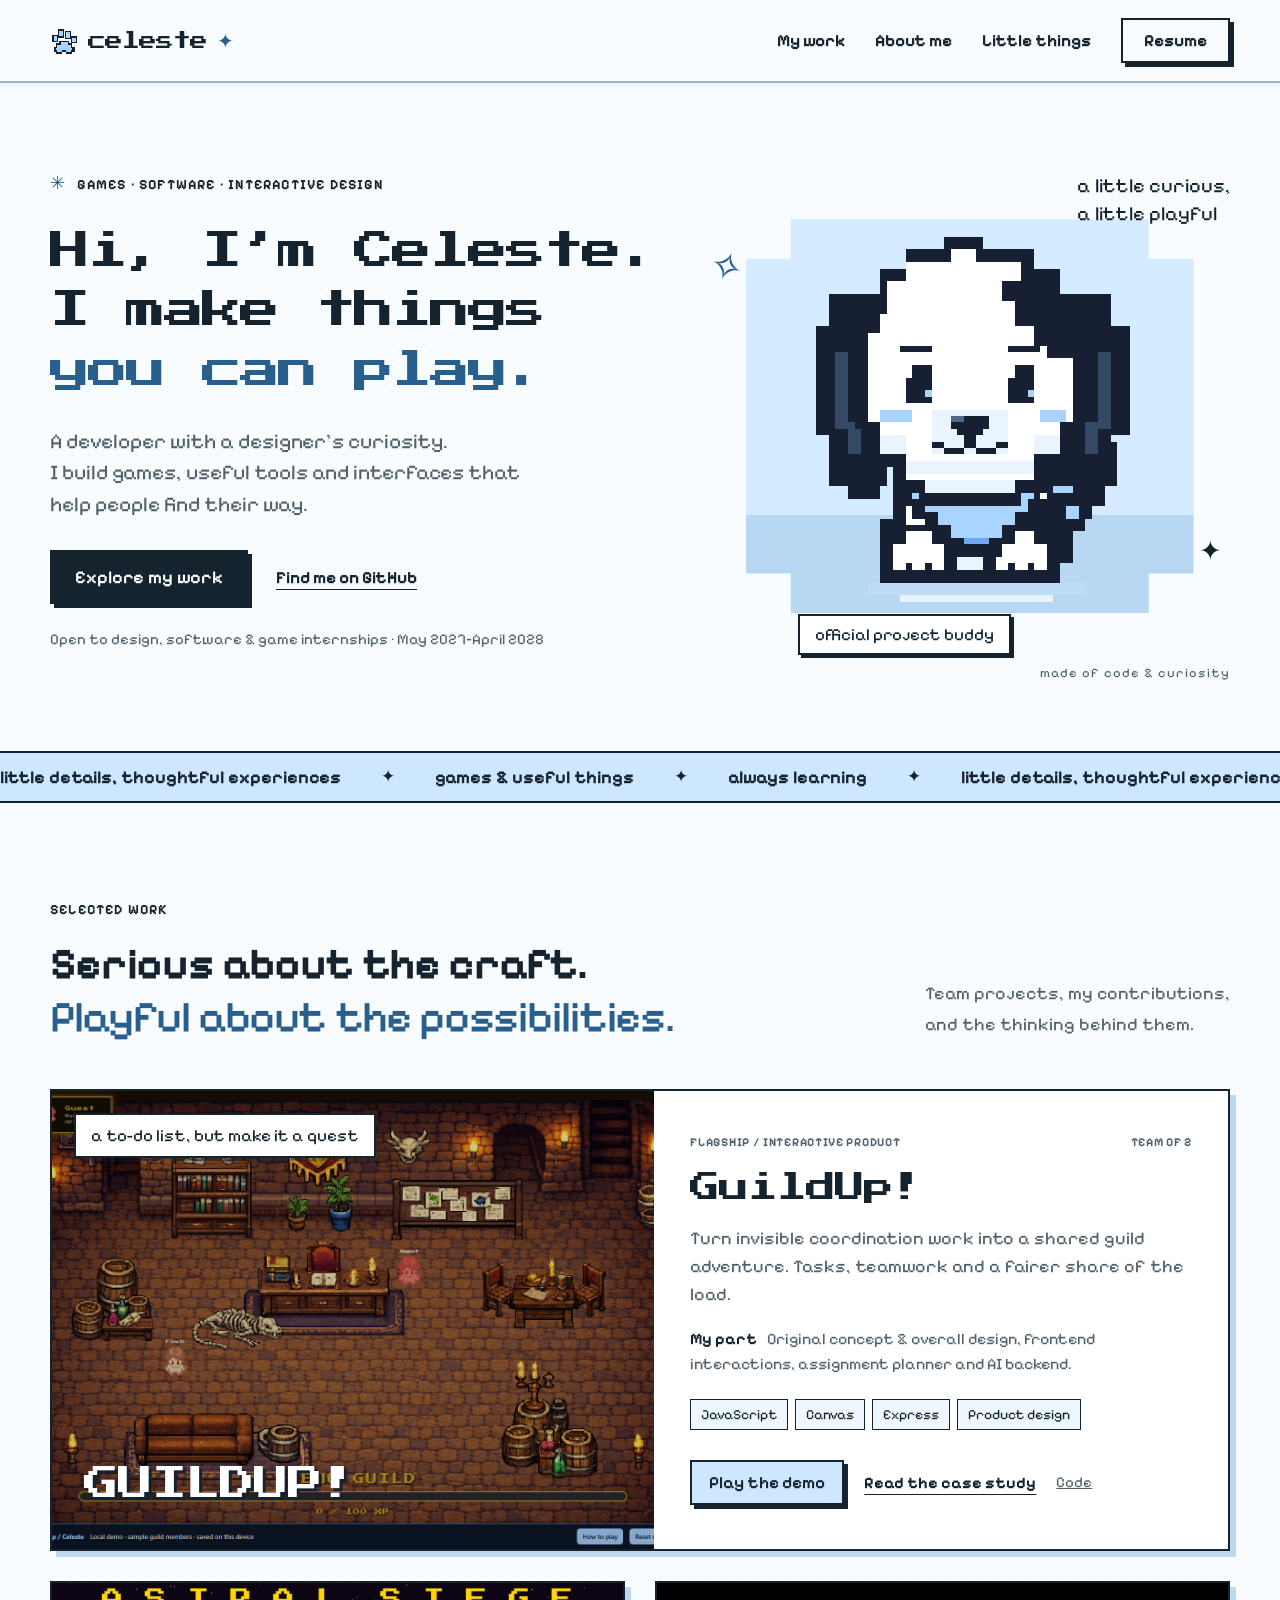
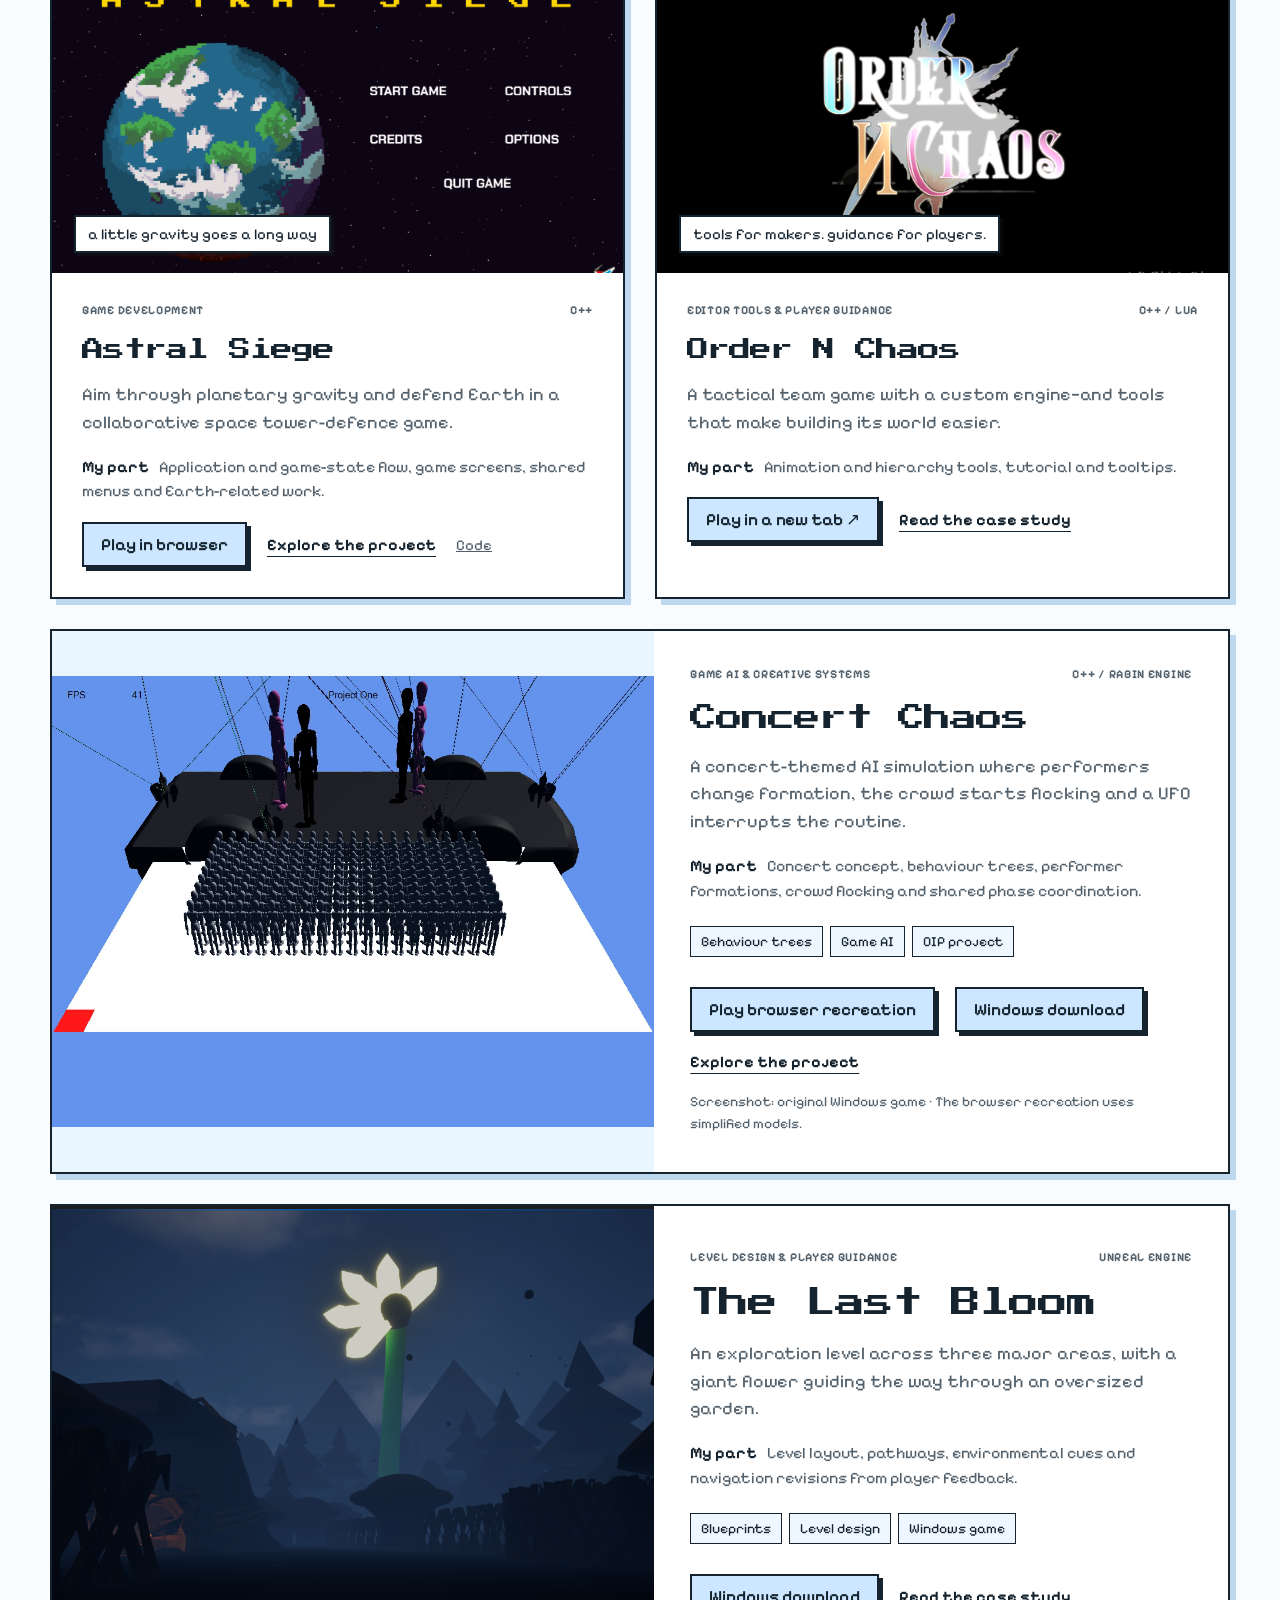
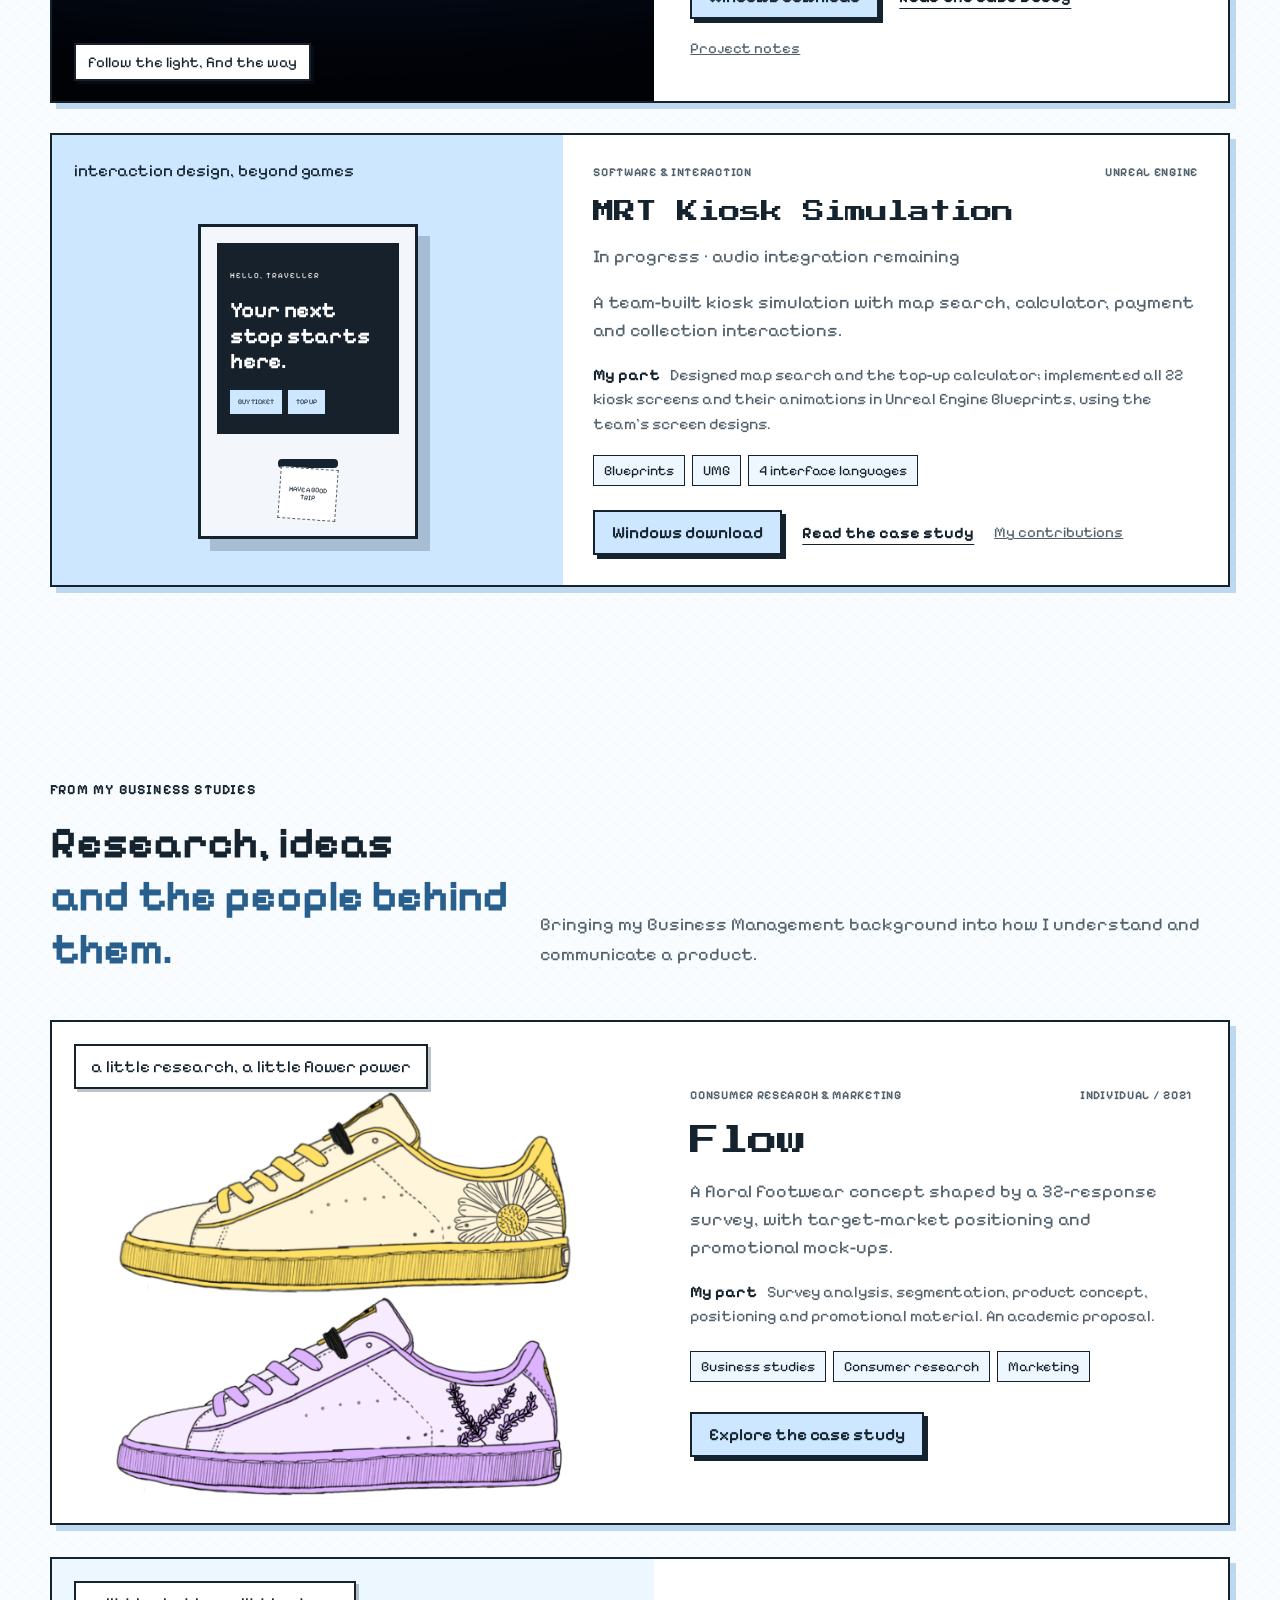
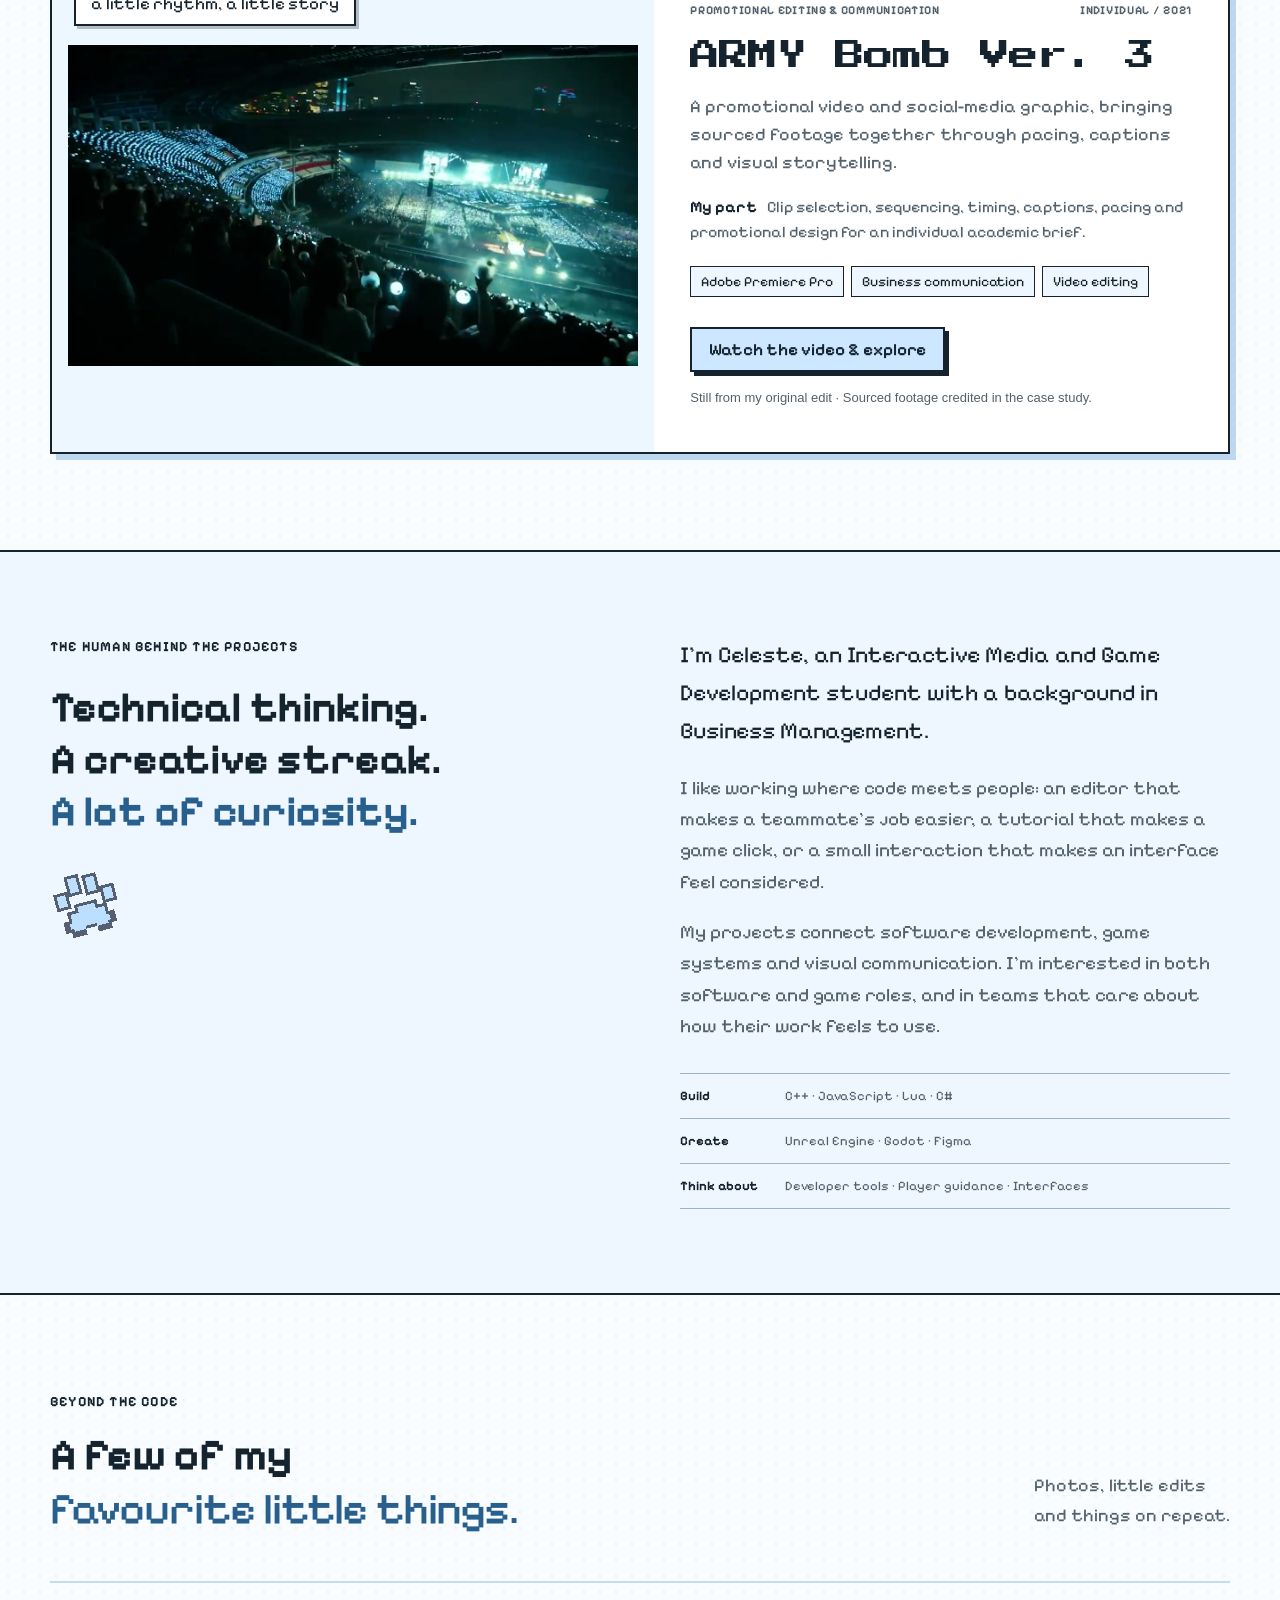
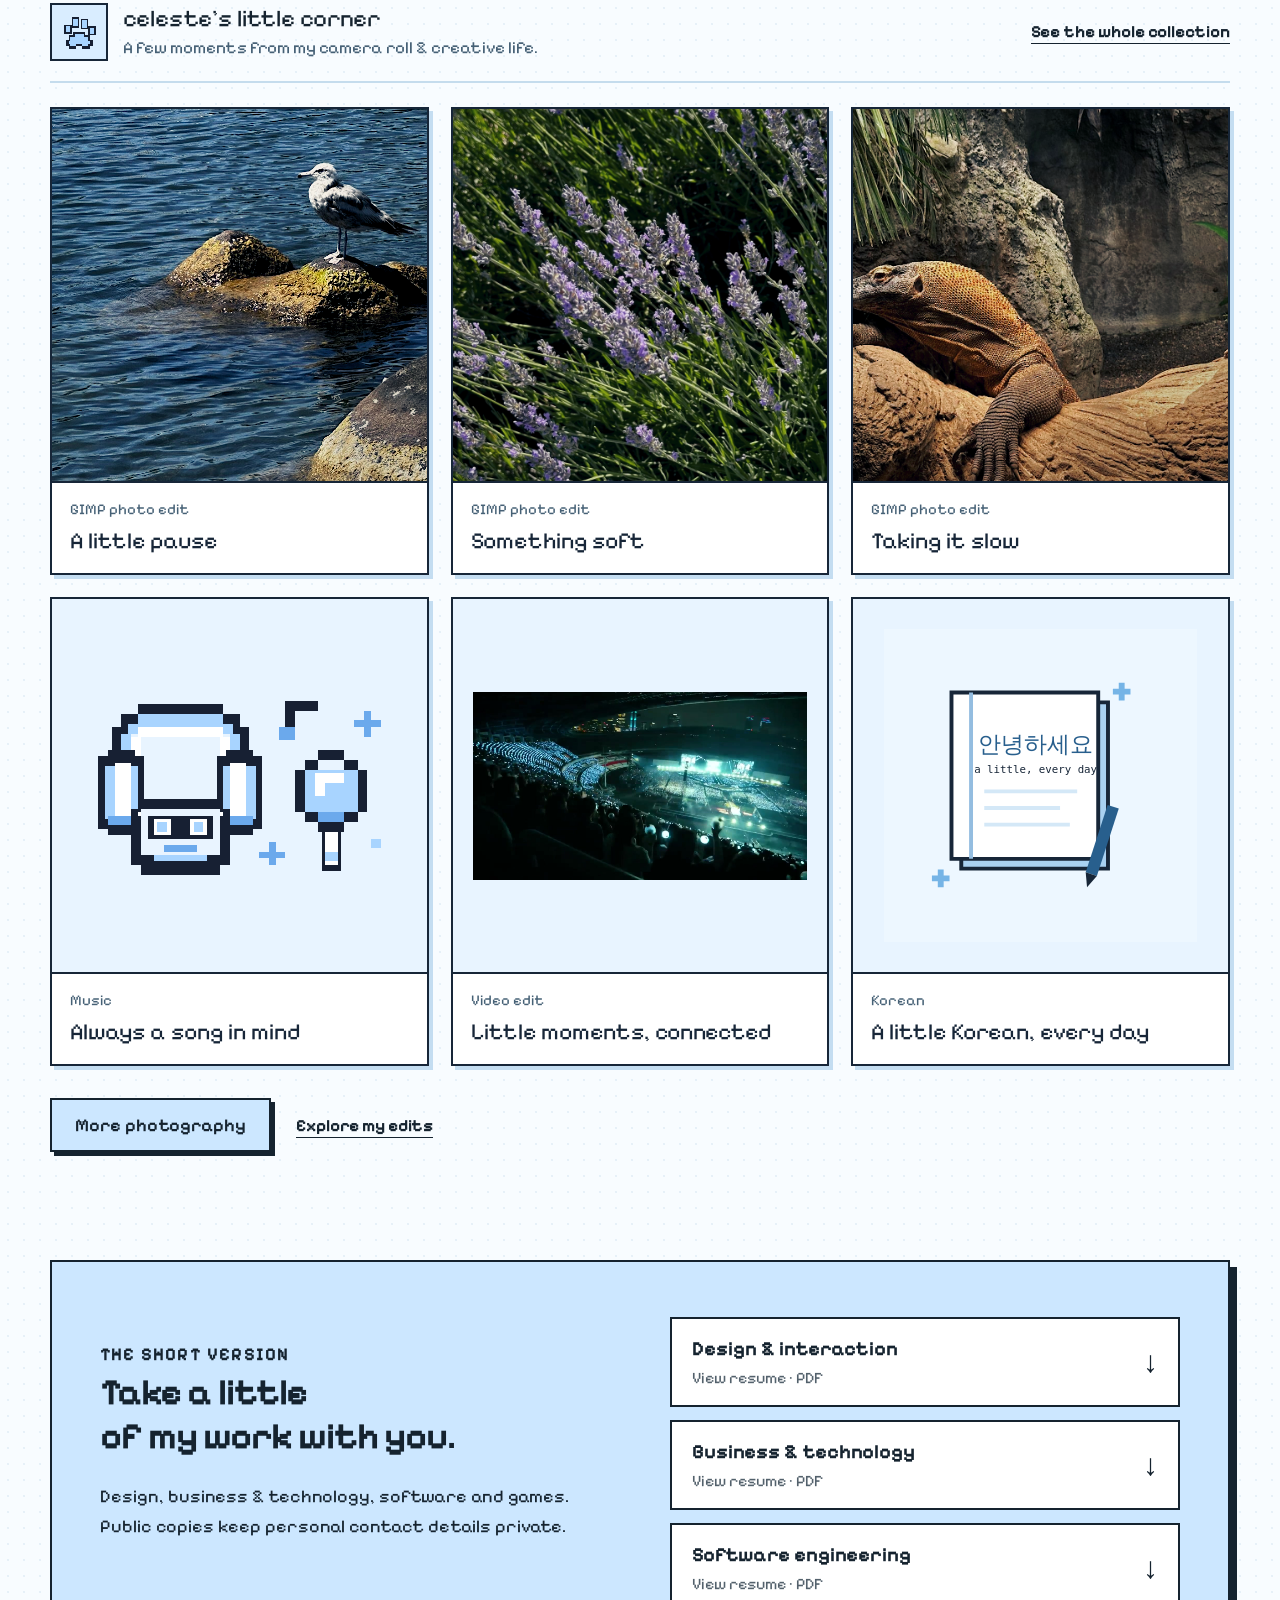
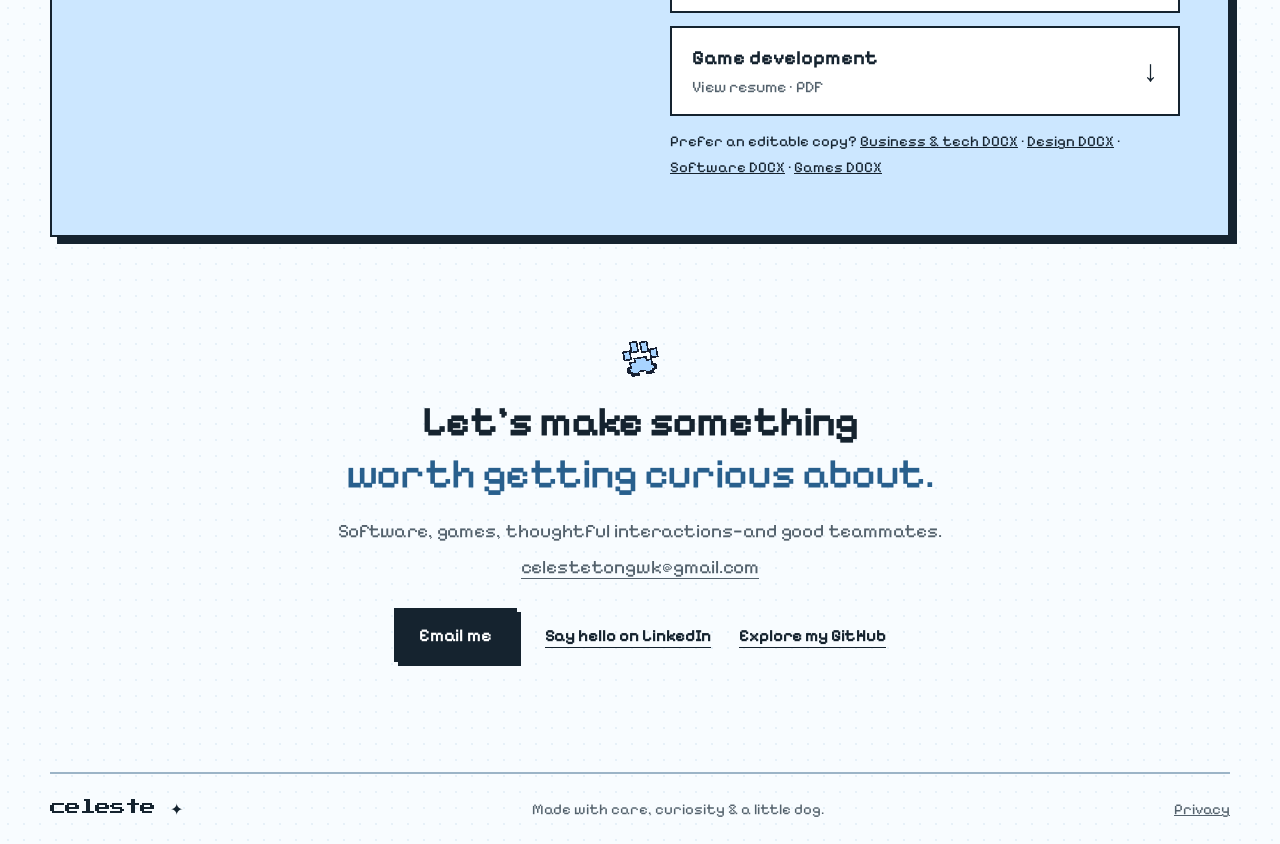
==== commit b43f01a5: "Add photo journal, sticky navigation and Concert Chaos browser launch with accurate project credits" ====
--- a/index.html
+++ b/index.html
@@ -8,7 +8,7 @@
 <link rel="stylesheet" href="launch.css"><link rel="stylesheet" href="hobbies.css"><link rel="stylesheet" href="resumes.css"><link rel="stylesheet" href="business.css"><link rel="stylesheet" href="concert.css"></head>
 <body>
 <a class="skip" href="#work">Skip to projects</a>
-<header class="header wrap"><a class="brand" href="#" aria-label="Celeste home"><img src="assets/paw.svg" alt="" width="28" height="28"> celeste<span class="brand-star">✦</span></a><nav aria-label="Main navigation"><a href="#work">My work</a><a href="#about">About me</a><a href="#little-things">Little things</a><a class="nav-resume" href="#resume">Resume</a></nav></header>
+<header class="header wrap"><a class="brand" href="#" aria-label="Celeste home"><img src="assets/paw.svg" alt="" width="28" height="28"> celeste<span class="brand-star">✦</span></a><nav aria-label="Main navigation"><a href="#work">My work</a><a href="#about">About me</a><a href="little-things.html">Little things</a><a class="nav-resume" href="#resume">Resume</a></nav></header>
 <main>
 <section class="hero wrap" aria-labelledby="intro-title">
   <div class="hero-copy"><div class="eyebrow"><span class="tiny-star">✳</span> GAMES · SOFTWARE · INTERACTIVE DESIGN</div><h1 id="intro-title">Hi, I’m Celeste.<br>I make things<br><span class="blue-word">you can play.</span></h1><p class="intro">A developer with a designer’s curiosity.<br>I build games, useful tools and interfaces that help people find their way.</p><div class="hero-actions"><a class="button dark" href="#work">Explore my work</a><a class="text-link" href="https://github.com/Cel23010997" target="_blank" rel="noopener noreferrer">Find me on GitHub</a></div><p class="availability">Open to design, software & game internships · May 2027–April 2028</p></div>
@@ -20,11 +20,11 @@
   <article class="project feature"><a class="project-image guild-preview" href="projects/guild-up.html" aria-label="Read the GuildUp case study"><img src="assets/guild-demo.png" alt="Running GuildUp demo with characters, player status and the guild experience bar" loading="lazy"><span class="image-sticker">a to-do list, but make it a quest</span><span class="image-label">GUILDUP!</span></a><div class="project-body"><div class="project-meta"><span>FLAGSHIP / INTERACTIVE PRODUCT</span><span>TEAM OF 2</span></div><h3>GuildUp!</h3><p>Turn invisible coordination work into a shared guild adventure. Tasks, teamwork and a fairer share of the load.</p><p class="role"><b>My part</b> Original concept & overall design, frontend interactions, assignment planner and AI backend.</p><div class="tags"><span>JavaScript</span><span>Canvas</span><span>Express</span><span>Product design</span></div><div class="project-actions"><button class="button small" data-play="guild-up">Play the demo</button><a class="text-link" href="projects/guild-up.html">Read the case study</a><a class="code-link" href="https://github.com/Cel23010997/guild-up">Code</a></div></div></article>
   <article class="project"><a class="project-image astral-preview" href="projects/astral-siege.html" aria-label="Read about Astral Siege"><img src="assets/astral-preview.png" alt="Astral Siege space tower-defence game preview" loading="lazy"><span class="image-sticker small-sticker">a little gravity goes a long way</span></a><div class="project-body"><div class="project-meta"><span>GAME DEVELOPMENT</span><span>C++</span></div><h3>Astral Siege</h3><p>Aim through planetary gravity and defend Earth in a collaborative space tower-defence game.</p><p class="role"><b>My part</b> Application and game-state flow, game screens, shared menus and Earth-related work.</p><div class="project-actions"><button class="button small" data-play="astral-siege">Play in browser</button><a class="text-link" href="projects/astral-siege.html">Explore the project</a><a class="code-link" href="https://github.com/Cel23010997/astral-siege">Code</a></div></div></article>
   <article class="project"><a class="project-image order-preview" href="projects/order-n-chaos.html" aria-label="Read the Order N Chaos case study"><img src="assets/order-preview.png" alt="Order N Chaos title screen from the team-hosted browser game" loading="lazy"><span class="image-sticker small-sticker">tools for makers. guidance for players.</span></a><div class="project-body"><div class="project-meta"><span>EDITOR TOOLS & PLAYER GUIDANCE</span><span>C++ / LUA</span></div><h3>Order N Chaos</h3><p>A tactical team game with a custom engine—and tools that make building its world easier.</p><p class="role"><b>My part</b> Animation and hierarchy tools, tutorial and tooltips.</p><div class="project-actions"><a class="button small" href="launch.html?game=order-n-chaos" target="_blank" rel="noopener noreferrer">Play in a new tab ↗</a><a class="text-link" href="projects/order-n-chaos.html">Read the case study</a></div></div></article>
-  <article class="project feature concert-project" id="concert-chaos"><a class="project-image concert-preview" href="projects/concert-chaos.html" aria-label="Explore Concert Chaos"><img src="assets/concert-chaos-concept.svg" alt="Concept illustration for Concert Chaos: four pixel performers, crowd agents and a UFO" loading="lazy"></a><div class="project-body"><div class="project-meta"><span>GAME AI &amp; CREATIVE SYSTEMS</span><span>C++ / RABIN ENGINE</span></div><h3>Concert Chaos</h3><p>A concert-themed AI simulation where performers change formation, the crowd starts flocking and a UFO interrupts the routine.</p><p class="role"><b>My part</b> Concert concept, behaviour trees, performer formations, crowd flocking and shared phase coordination.</p><div class="tags"><span>Behaviour trees</span><span>Game AI</span><span>OIP project</span></div><div class="project-actions"><a class="button small" href="https://github.com/Cel23010997/concert-chaos/releases/download/portfolio-windows-2026-11-22/Concert-Chaos-Windows.zip">Windows download</a><a class="text-link" href="projects/concert-chaos.html">Explore the project</a></div><small class="concert-caption">Concept illustration · Built with the supplied Rabin Engine.</small></div></article>
-  <article class="project feature"><a class="project-image bloom-preview" href="projects/the-last-bloom.html" aria-label="Read The Last Bloom case study"><img src="assets/bloom-flower.png" alt="The Last Bloom’s glowing flower landmark in an oversized garden" loading="lazy"><span class="image-sticker small-sticker">follow the light, find the way</span></a><div class="project-body"><div class="project-meta"><span>LEVEL DESIGN &amp; PLAYER GUIDANCE</span><span>UNREAL ENGINE</span></div><h3>The Last Bloom</h3><p>An exploration level across three major areas, with a giant flower guiding the way through an oversized garden.</p><p class="role"><b>My part</b> Level layout, pathways, environmental cues and navigation revisions from player feedback.</p><div class="tags"><span>Blueprints</span><span>Level design</span><span>Windows game</span></div><div class="project-actions"><a class="button small" href="https://github.com/Cel23010997/the-last-bloom/releases/download/portfolio-windows-2026-07/The-Last-Bloom-Windows.zip">Windows download</a><a class="text-link" href="projects/the-last-bloom.html">Read the case study</a><a class="code-link" href="https://github.com/Cel23010997/the-last-bloom">Project notes</a></div></div></article><article class="project wide-project"><div class="kiosk-illustration" aria-hidden="true"><div class="kiosk-shell"><div class="kiosk-screen"><span>HELLO, TRAVELLER</span><strong>Your next<br>stop starts here.</strong><div><i>BUY TICKET</i><i>TOP UP</i></div></div><div class="kiosk-slot"></div><div class="kiosk-ticket">HAVE A GOOD TRIP</div></div><span class="kiosk-caption">interaction design, beyond games</span></div><div class="project-body"><div class="project-meta"><span>SOFTWARE & INTERACTION</span><span>UNREAL ENGINE</span></div><h3>MRT Kiosk Simulation</h3><p class="project-status">In progress · audio integration remaining</p><p>A team-built kiosk simulation with map search, calculator, payment and collection interactions.</p><p class="role"><b>My part</b> Map search and calculator; payment flows, kiosk interactions and collection animations using the team’s screen designs.</p><div class="tags"><span>Blueprints</span><span>UMG</span><span>4 interface languages</span></div><div class="project-actions"><a class="button small" href="https://github.com/Cel23010997/mrt-kiosk/releases/download/portfolio-preview-2026-11-22/MRT-Kiosk-Windows.zip">Windows download</a><a class="text-link" href="projects/mrt-kiosk.html">Read the case study</a><a class="code-link" href="https://github.com/Cel23010997/mrt-kiosk">My contributions</a></div></div></article>
+  <article class="project feature concert-project" id="concert-chaos"><a class="project-image concert-preview" href="projects/concert-chaos.html" aria-label="Explore Concert Chaos"><img src="assets/concert-chaos-original-stage.png" alt="Actual Concert Chaos Windows game: four performers on the stage and a crowd of audience agents" loading="lazy"></a><div class="project-body"><div class="project-meta"><span>GAME AI &amp; CREATIVE SYSTEMS</span><span>C++ / RABIN ENGINE</span></div><h3>Concert Chaos</h3><p>A concert-themed AI simulation where performers change formation, the crowd starts flocking and a UFO interrupts the routine.</p><p class="role"><b>My part</b> Concert concept, behaviour trees, performer formations, crowd flocking and shared phase coordination.</p><div class="tags"><span>Behaviour trees</span><span>Game AI</span><span>OIP project</span></div><div class="project-actions"><button class="button small" data-play="concert-chaos">Play browser recreation</button><a class="button small" href="https://github.com/Cel23010997/concert-chaos/releases/download/portfolio-windows-2026-11-22/Concert-Chaos-Windows.zip">Windows download</a><a class="text-link" href="projects/concert-chaos.html">Explore the project</a></div><small class="concert-caption">Screenshot: original Windows game · The browser recreation uses simplified models.</small></div></article>
+  <article class="project feature"><a class="project-image bloom-preview" href="projects/the-last-bloom.html" aria-label="Read The Last Bloom case study"><img src="assets/bloom-flower.png" alt="The Last Bloom’s glowing flower landmark in an oversized garden" loading="lazy"><span class="image-sticker small-sticker">follow the light, find the way</span></a><div class="project-body"><div class="project-meta"><span>LEVEL DESIGN &amp; PLAYER GUIDANCE</span><span>UNREAL ENGINE</span></div><h3>The Last Bloom</h3><p>An exploration level across three major areas, with a giant flower guiding the way through an oversized garden.</p><p class="role"><b>My part</b> Level layout, pathways, environmental cues and navigation revisions from player feedback.</p><div class="tags"><span>Blueprints</span><span>Level design</span><span>Windows game</span></div><div class="project-actions"><a class="button small" href="https://github.com/Cel23010997/the-last-bloom/releases/download/portfolio-windows-2026-07/The-Last-Bloom-Windows.zip">Windows download</a><a class="text-link" href="projects/the-last-bloom.html">Read the case study</a><a class="code-link" href="https://github.com/Cel23010997/the-last-bloom">Project notes</a></div></div></article><article class="project wide-project"><div class="kiosk-illustration" aria-hidden="true"><div class="kiosk-shell"><div class="kiosk-screen"><span>HELLO, TRAVELLER</span><strong>Your next<br>stop starts here.</strong><div><i>BUY TICKET</i><i>TOP UP</i></div></div><div class="kiosk-slot"></div><div class="kiosk-ticket">HAVE A GOOD TRIP</div></div><span class="kiosk-caption">interaction design, beyond games</span></div><div class="project-body"><div class="project-meta"><span>SOFTWARE & INTERACTION</span><span>UNREAL ENGINE</span></div><h3>MRT Kiosk Simulation</h3><p class="project-status">In progress · audio integration remaining</p><p>A team-built kiosk simulation with map search, calculator, payment and collection interactions.</p><p class="role"><b>My part</b> Designed map search and the top-up calculator; implemented all 22 kiosk screens and their animations in Unreal Engine Blueprints, using the team’s screen designs.</p><div class="tags"><span>Blueprints</span><span>UMG</span><span>4 interface languages</span></div><div class="project-actions"><a class="button small" href="https://github.com/Cel23010997/mrt-kiosk/releases/download/portfolio-preview-2026-11-22/MRT-Kiosk-Windows.zip">Windows download</a><a class="text-link" href="projects/mrt-kiosk.html">Read the case study</a><a class="code-link" href="https://github.com/Cel23010997/mrt-kiosk">My contributions</a></div></div></article>
 </div></section>
 <section class="section wrap" id="business"><div class="section-heading"><div><p class="eyebrow">FROM MY BUSINESS STUDIES</p><h2>Research, ideas<br><span class="blue-word">and the people behind them.</span></h2></div><p>Bringing my Business Management background into how I understand and communicate a product.</p></div><article class="project feature business-project"><a class="project-image flow-preview" href="projects/flow.html" aria-label="Read the Flow marketing case study"><img src="assets/flow-footwear-concept.png" alt="Flow’s daisy and lavender footwear concept" loading="lazy"><span class="image-sticker">a little research, a little flower power</span></a><div class="project-body"><div class="project-meta"><span>CONSUMER RESEARCH &amp; MARKETING</span><span>INDIVIDUAL / 2021</span></div><h3>Flow</h3><p>A floral footwear concept shaped by a 32-response survey, with target-market positioning and promotional mock-ups.</p><p class="role"><b>My part</b> Survey analysis, segmentation, product concept, positioning and promotional material. An academic proposal.</p><div class="tags"><span>Business studies</span><span>Consumer research</span><span>Marketing</span></div><div class="project-actions"><a class="button small" href="projects/flow.html">Explore the case study</a></div></div></article><article class="project feature business-project army-project"><a class="project-image army-preview" href="projects/army-bomb.html" aria-label="Read the promotional editing case study"><img src="assets/army-video-poster.jpg" alt="Blue concert lighting in my promotional coursework edit, using credited source footage" loading="lazy"><span class="image-sticker">a little rhythm, a little story</span></a><div class="project-body"><div class="project-meta"><span>PROMOTIONAL EDITING &amp; COMMUNICATION</span><span>INDIVIDUAL / 2021</span></div><h3>ARMY Bomb Ver. 3</h3><p>A promotional video and social-media graphic, bringing sourced footage together through pacing, captions and visual storytelling.</p><p class="role"><b>My part</b> Clip selection, sequencing, timing, captions, pacing and promotional design for an individual academic brief.</p><div class="tags"><span>Adobe Premiere Pro</span><span>Business communication</span><span>Video editing</span></div><div class="project-actions"><a class="button small" href="projects/army-bomb.html#video">Watch the video &amp; explore</a></div><small class="illustration-note">Still from my original edit · Sourced footage credited in the case study.</small></div></article></section><section class="about-section" id="about"><div class="wrap about-grid"><div><p class="eyebrow">THE HUMAN BEHIND THE PROJECTS</p><h2>Technical thinking.<br>A creative streak.<br><span class="blue-word">A lot of curiosity.</span></h2><img class="about-paw" src="assets/paw.svg" alt="" width="70" height="70"></div><div class="about-copy"><p>I’m Celeste, an Interactive Media and Game Development student with a background in Business Management.</p><p>I like working where code meets people: an editor that makes a teammate’s job easier, a tutorial that makes a game click, or a small interaction that makes an interface feel considered.</p><p>My projects connect software development, game systems and visual communication. I’m interested in both software and game roles, and in teams that care about how their work feels to use.</p><div class="skill-lines"><div><b>Build</b><span>C++ · JavaScript · Lua · C#</span></div><div><b>Create</b><span>Unreal Engine · Godot · Figma</span></div><div><b>Think about</b><span>Developer tools · Player guidance · Interfaces</span></div></div></div></div></section>
-<section class="section wrap" id="little-things"><div class="section-heading"><div><p class="eyebrow">BEYOND THE CODE</p><h2>A few of my<br><span class="handwritten">favourite little things.</span></h2></div><p>The things I keep coming back to<br>when I close the editor.</p></div><div class="hobbies"><article class="photo-hobby"><div class="polaroid"><img src="assets/concert-blue.jpg" alt="My concert photograph: blue stage lights and a sea of glowing lightsticks" loading="lazy"><span>chasing light, keeping little moments</span></div><div class="hobby-copy"><span class="hobby-icon" aria-hidden="true">◎</span><h3>Photography</h3><p>I enjoy catching atmosphere through a lens—especially the colour, light and energy of a concert.</p></div></article><div class="small-hobbies"><article class="hobby-card music"><img src="assets/music-pixel.svg" class="music-art" alt="Pixel-art headphones, cassette and lightstick" width="288" height="192"><h3>Music, especially K-pop</h3><p>Music is part of my everyday life. I love K-pop, the energy of a live stage and the little details that make a performance memorable.</p><div class="equalizer" aria-hidden="true"><i></i><i></i><i></i><i></i><i></i><span>always a song in mind</span></div></article><article class="hobby-card"><div class="timeline-art" aria-hidden="true"><span></span><span></span><span></span><i></i></div><h3>Edits & visual stories</h3><p>Clip selection, pacing, captions and little visual details. I’ve used Adobe Premiere Pro for academic video-editing work and enjoy making separate moments feel connected.</p></article><article class="hobby-card korean"><div class="hangul" lang="ko" aria-hidden="true">안녕하세요<span>✦</span></div><h3>Always learning Korean</h3><p><b>TOPIK Level 1.</b> I keep practising with Duolingo and Korean YouTube content, including Jeongwaja. A qualification is a starting point; the everyday habit keeps it going.</p></article></div></div></section>
+<section class="section wrap" id="little-things"><div class="section-heading"><div><p class="eyebrow">BEYOND THE CODE</p><h2>A few of my<br><span class="handwritten">favourite little things.</span></h2></div><p>Photos, little edits<br>and things on repeat.</p></div><div class="little-profile"><img src="assets/paw.svg" alt="" width="36" height="36"><div><b>celeste’s little corner</b><span>A few moments from my camera roll &amp; creative life.</span></div><a class="text-link" href="little-things.html">See the whole collection</a></div><div class="moments-grid" data-hobby-feed><article class="moment-card" data-id="seagull" data-title="A little pause" data-caption="Blue water, a sunlit rock and a quiet little moment." data-image="assets/gallery/seagull.webp" data-categories="photography edits" data-type="photo" data-credit="Photographed and edited in GIMP by Celeste Tong."><button type="button" class="moment-open" aria-haspopup="dialog" aria-label="Open A little pause"><span class="moment-image photo"><img src="assets/gallery/seagull.webp" alt="Blue water, a sunlit rock and a quiet little moment." loading="lazy" style="object-position:50% 50%"><span class="moment-cue" aria-hidden="true">VIEW</span></span><span class="moment-copy"><small>GIMP photo edit</small><strong>A little pause</strong></span></button></article><article class="moment-card" data-id="lavender" data-title="Something soft" data-caption="Lavender, little details and shades of green." data-image="assets/gallery/lavender.webp" data-categories="photography edits" data-type="photo" data-credit="Photographed and edited in GIMP by Celeste Tong."><button type="button" class="moment-open" aria-haspopup="dialog" aria-label="Open Something soft"><span class="moment-image photo"><img src="assets/gallery/lavender.webp" alt="Lavender, little details and shades of green." loading="lazy" style="object-position:50% 50%"><span class="moment-cue" aria-hidden="true">VIEW</span></span><span class="moment-copy"><small>GIMP photo edit</small><strong>Something soft</strong></span></button></article><article class="moment-card" data-id="komodo" data-title="Taking it slow" data-caption="Warm tones, rough textures and a still moment." data-image="assets/gallery/komodo.webp" data-categories="photography edits" data-type="photo" data-credit="Photographed and edited in GIMP by Celeste Tong."><button type="button" class="moment-open" aria-haspopup="dialog" aria-label="Open Taking it slow"><span class="moment-image photo"><img src="assets/gallery/komodo.webp" alt="Warm tones, rough textures and a still moment." loading="lazy" style="object-position:50% 50%"><span class="moment-cue" aria-hidden="true">VIEW</span></span><span class="moment-copy"><small>GIMP photo edit</small><strong>Taking it slow</strong></span></button></article><article class="moment-card" data-id="music" data-title="Always a song in mind" data-caption="Music in general, K-pop especially. The songs, the performances and the memories that stay with me." data-image="assets/music-pixel.svg" data-categories="music" data-type="note" data-credit="Original pixel illustration."><button type="button" class="moment-open" aria-haspopup="dialog" aria-label="Open Always a song in mind"><span class="moment-image note"><img src="assets/music-pixel.svg" alt="Music in general, K-pop especially. The songs, the performances and the memories that stay with me." loading="lazy" style="object-position:50% 50%"><span class="moment-cue" aria-hidden="true">VIEW</span></span><span class="moment-copy"><small>Music</small><strong>Always a song in mind</strong></span></button></article><article class="moment-card" data-id="video-edit" data-title="Little moments, connected" data-caption="An academic promotional edit made with Adobe Premiere Pro: clip selection, pacing, transitions and audio." data-image="assets/army-video-poster.jpg" data-categories="edits" data-type="video" data-credit="My academic video edit; sourced footage is credited in the video and case study."><button type="button" class="moment-open" aria-haspopup="dialog" aria-label="Open Little moments, connected"><span class="moment-image video"><img src="assets/army-video-poster.jpg" alt="An academic promotional edit made with Adobe Premiere Pro: clip selection, pacing, transitions and audio." loading="lazy" style="object-position:50% 50%"><span class="moment-cue" aria-hidden="true">PLAY</span></span><span class="moment-copy"><small>Video edit</small><strong>Little moments, connected</strong></span></button></article><article class="moment-card" data-id="korean" data-title="A little Korean, every day" data-caption="I achieved TOPIK Level 1 in 2023. I keep learning through Duolingo and Korean YouTube content, including Jeongwaja." data-image="assets/korean-notes.svg" data-categories="korean" data-type="note" data-credit="Learning illustration; no personal certificate details are shown."><button type="button" class="moment-open" aria-haspopup="dialog" aria-label="Open A little Korean, every day"><span class="moment-image note"><img src="assets/korean-notes.svg" alt="I achieved TOPIK Level 1 in 2023. I keep learning through Duolingo and Korean YouTube content, including Jeongwaja." loading="lazy" style="object-position:50% 50%"><span class="moment-cue" aria-hidden="true">VIEW</span></span><span class="moment-copy"><small>Korean</small><strong>A little Korean, every day</strong></span></button></article></div><div class="gallery-more"><a class="button" href="little-things.html#photography">More photography</a><a class="text-link" href="little-things.html#edits">Explore my edits</a></div><noscript><p>Enable JavaScript to open photo details, or explore the collection using the links above.</p></noscript></section>
 <section class="resume-section wrap" id="resume"><div><p class="eyebrow">THE SHORT VERSION</p><h2>Take a little<br>of my work with you.</h2><p>Design, business &amp; technology, software and games.<br>Public copies keep personal contact details private.</p></div><div class="resume-options"><a class="resume-download" href="resume/CelesteTong-Design-General.pdf"><span>Design &amp; interaction</span><small>View resume · PDF</small><b aria-hidden="true">↓</b></a><a class="resume-download" href="resume/CelesteTong-BusinessTechnology-General.pdf"><span>Business &amp; technology</span><small>View resume · PDF</small><b aria-hidden="true">↓</b></a><a class="resume-download" href="resume/CelesteTong-SoftwareDeveloper-General.pdf"><span>Software engineering</span><small>View resume · PDF</small><b aria-hidden="true">↓</b></a><a class="resume-download" href="resume/CelesteTong-GameDeveloper-General.pdf"><span>Game development</span><small>View resume · PDF</small><b aria-hidden="true">↓</b></a><p>Prefer an editable copy? <a href="resume/CelesteTong-BusinessTechnology-General.docx">Business &amp; tech DOCX</a> · <a href="resume/CelesteTong-Design-General.docx">Design DOCX</a> · <a href="resume/CelesteTong-SoftwareDeveloper-General.docx">Software DOCX</a> · <a href="resume/CelesteTong-GameDeveloper-General.docx">Games DOCX</a></p></div></section>
 <section class="contact wrap" id="contact"><img src="assets/paw.svg" alt="" width="40" height="40"><h2>Let’s make something<br><span class="handwritten">worth getting curious about.</span></h2><p>Software, games, thoughtful interactions—and good teammates.<br><a class="contact-email" href="mailto:celestetongwk@gmail.com">celestetongwk@gmail.com</a></p><div class="hero-actions"><a class="button dark" href="mailto:celestetongwk@gmail.com">Email me</a><a class="text-link" href="https://www.linkedin.com/in/celeste-tong-jia-xuan/" target="_blank" rel="noopener noreferrer">Say hello on LinkedIn</a><a class="text-link" href="https://github.com/Cel23010997" target="_blank" rel="noopener noreferrer">Explore my GitHub</a></div></section>
 </main><footer class="footer wrap"><a class="brand" href="#">celeste ✦</a><span>Made with care, curiosity & a little dog.</span><a href="privacy.html">Privacy</a></footer>
--- a/pixel.css
+++ b/pixel.css
@@ -2,3 +2,11 @@
 :root{--radius:0;font-family:Pixelify,'Trebuchet MS',sans-serif;background:#f8fcff;--ink:#15232f;--blue:#cce7ff;--blue-dark:#285f8d;--line:#9cb4c7}body{background-image:radial-gradient(#91b5d72b 1px,transparent 1px);background-size:16px 16px}.brand{font-family:PressStart,monospace;font-size:18px;letter-spacing:-1px}.header nav{font-size:17px}.nav-resume,.button{border-radius:0;border-width:2px;box-shadow:4px 4px 0 var(--ink)}.button{font-family:Pixelify,sans-serif;font-size:18px;font-weight:600}.button:hover{transform:translate(-2px,-2px);box-shadow:6px 6px 0 var(--ink)}.button.small{font-size:17px}.text-link{font-size:17px}.hero{grid-template-columns:1.2fr 1fr;gap:35px;min-height:660px}.hero h1{font-family:PressStart,monospace;font-size:clamp(25px,3.15vw,44px);letter-spacing:-2px;line-height:1.48;margin-bottom:25px}.intro{font-size:21px;line-height:1.5}.eyebrow{font-size:14px;letter-spacing:1.2px}.availability{font-size:15px}.hero-art{min-height:440px}.mascot-blob{width:86%;height:82%;border-radius:0;transform:none;clip-path:polygon(10% 0,90% 0,90% 10%,100% 10%,100% 90%,90% 90%,90% 100%,10% 100%,10% 90%,0 90%,0 10%,10% 10%);background:linear-gradient(0deg,#b7d7f3 25%,#d5ebff 25%)}.mascot-blob:after{display:none}.mascot-button{width:86%;image-rendering:pixelated}.mascot-button:hover{transform:translateY(-8px)}.mascot-button img{image-rendering:pixelated;max-width:410px}.orbit-note{font-family:Pixelify,sans-serif;font-size:20px;transform:none}.note-top{top:-4px;right:0}.dog-message{font-size:17px;border-radius:0;border:2px solid var(--ink);transform:none;left:17%;bottom:1px}.little-label{font-size:13px;bottom:-25px}.sparkle{font-family:PressStart,monospace}.sparkle-one{font-size:40px;left:0;top:65px}.sparkle-two{font-size:27px;right:8px;bottom:90px}.ticker{border-block:2px solid var(--ink);font-size:18px;padding:13px 0}.section-heading h2,h2{font-family:Pixelify,sans-serif;letter-spacing:-1px;font-size:44px;line-height:1.2}.handwritten{font-family:Pixelify,sans-serif;font-size:1em;font-weight:500;letter-spacing:-1px;line-height:1.25}.section-heading>p{font-size:18px}.project{border:2px solid var(--ink);border-radius:0;box-shadow:6px 6px 0 #bed8ef}.project:hover{box-shadow:8px 8px 0 #a8c9e5}.project h3{font-family:PressStart,monospace;font-size:22px;line-height:1.5;letter-spacing:-1px}.feature h3{font-size:30px}.project p{font-size:18px;line-height:1.55}.project .role{font-size:16px}.project-meta{font-size:12px;letter-spacing:.7px}.tags span,.case-facts span{font-size:14px;border-radius:0;border:1px solid var(--ink)}.project-actions .text-link{font-size:16px}.code-link{font-size:15px}.image-sticker{font-family:Pixelify,sans-serif;font-size:17px;transform:none;border-width:2px;border-radius:0}.small-sticker{font-size:15px}.image-label{font-family:PressStart,monospace;font-size:35px;letter-spacing:-1px;line-height:1.5}.project-image>img{image-rendering:auto}.kiosk-shell,.kiosk-screen,.kiosk-screen i{border-radius:0}.kiosk-shell{transform:translateY(22px);box-shadow:12px 12px 0 #17212b35}.kiosk-caption{font-family:Pixelify,sans-serif;font-size:17px;transform:none}.about-section{border-block:2px solid var(--ink)}.about-copy p{font-size:19px;line-height:1.65}.about-copy p:first-child{font-size:23px}.skill-lines{font-size:17px}.photo-hobby,.hobby-card{border:2px solid var(--ink);border-radius:0;background:#fff;box-shadow:5px 5px 0 #c8dff2}.photo-hobby{align-self:start}.polaroid{transform:rotate(-2deg);box-shadow:5px 6px 0 #17212b20}.polaroid>span{font-family:Pixelify,sans-serif;font-size:17px}.hobby-card p,.hobby-copy p{font-size:18px;line-height:1.55}.hobbies h3{font-family:Pixelify,sans-serif;font-size:27px}.timeline-art,.timeline-art span{border-radius:0}.music-art{width:240px;height:160px;object-fit:contain;image-rendering:pixelated;margin:0 auto 15px}.music{background:#eef7ff}.equalizer{display:flex;gap:5px;align-items:end;height:22px;margin-top:15px}.equalizer i{display:block;width:7px;background:#326b96;height:12px}.equalizer i:nth-child(2){height:20px}.equalizer i:nth-child(3){height:15px}.equalizer i:nth-child(4){height:22px}.equalizer span{font-size:14px;margin-left:9px}.resume-section{border-width:2px;border-radius:0;box-shadow:7px 7px 0 var(--ink)}.resume-download{border-radius:0;border-width:2px}.resume-download span{font-size:20px}.resume-download small{font-size:16px}.resume-section p{font-size:18px}.resume-options p{font-size:15px}.contact>p{font-size:19px}.footer{font-size:15px;border-width:2px}.footer .brand{font-size:16px}.play-dialog{border-radius:0;border-width:3px}.play-toolbar{font-size:18px}.play-toolbar span,.play-toolbar a{font-size:15px}.play-toolbar button{border-radius:0;border:2px solid var(--ink)}.case-main h1{font-family:PressStart,monospace;font-size:40px;line-height:1.5;letter-spacing:-1.5px}.case-intro{font-size:24px}.case-cover{border-radius:0;border:2px solid var(--ink);box-shadow:6px 6px 0 #c4ddf2}.case-section h2{font-size:32px}.case-section p,.case-section li{font-family:Arial,sans-serif;font-size:16px;line-height:1.85}.case-back{font-size:17px}.case-section code{font-size:14px;background:#e8f2fa;padding:2px 5px}.privacy-page p{font-family:Arial,sans-serif;font-size:16px}.privacy-page h1{font-family:PressStart,monospace;font-size:30px;line-height:1.5}.photo-hobby .polaroid img{height:500px}
 @media(max-width:950px){.hero h1{font-size:32px;letter-spacing:-1.5px}.hero-art{min-height:350px}.note-top{font-size:17px;top:-15px}.dog-message{font-size:14px;left:10%}.intro{font-size:19px}.project-meta{font-size:10px}.feature .project-body{padding:28px}.feature h3{font-size:26px}.project h3{font-size:20px}.photo-hobby .polaroid img{height:360px}.availability{font-size:13px}}
 @media(max-width:680px){.header .brand{font-size:15px}.header nav{font-size:14px;gap:14px}.nav-resume{padding:6px 10px}.hero{grid-template-columns:1fr;gap:55px;padding-top:44px}.hero h1{font-size:clamp(25px,7vw,35px);letter-spacing:-1px;line-height:1.5}.hero-art{width:min(350px,95%);min-height:360px}.note-top{font-size:18px;top:-18px}.dog-message{left:12%;bottom:0;font-size:15px}.little-label{font-size:12px;bottom:-27px}.eyebrow{font-size:12px}.intro{font-size:20px}.availability{font-size:14px}.section-heading h2{font-size:34px}.section-heading>p{font-size:17px}.project h3,.feature h3{font-size:23px}.project-meta{font-size:11px}.project p{font-size:18px}.project-actions{gap:17px}.image-label{font-size:27px}.image-sticker{font-size:16px}.small-sticker{font-size:13px}.about-copy p{font-size:18px}.about-copy p:first-child{font-size:22px}.hobby-card p,.hobby-copy p{font-size:18px}.photo-hobby .polaroid img{height:350px}.resume-options p{font-size:15px}.resume-section h2{font-size:33px}.contact h2{font-size:33px}.case-main h1{font-size:28px;line-height:1.5;letter-spacing:-1px}.case-section h2{font-size:29px}.case-intro{font-size:22px}.footer{font-size:14px}.play-toolbar span{display:none}.privacy-page h1{font-size:24px}}
+/* Keep navigation available on portfolio and case-study pages. */
+html{scroll-padding-top:105px}
+.header.wrap{position:sticky;top:0;z-index:40;width:100%;max-width:none;padding:18px max(36px,calc((100vw - 1180px)/2));background:#f8fcfff5;backdrop-filter:blur(12px);border-bottom:2px solid #9cb4c7;box-shadow:0 4px 0 #d9eafa66}
+.header nav a[aria-current=page]{color:#285f8d;text-decoration:underline;text-decoration-thickness:2px;text-underline-offset:7px}
+@media(max-width:950px){.header.wrap{padding-inline:22px}.header nav{gap:22px}}
+@media(max-width:680px){html{scroll-padding-top:135px}.header.wrap{padding:13px 17px;flex-wrap:wrap;gap:14px}.header nav{width:100%;justify-content:space-between;gap:12px;font-size:16px}.header nav a:nth-child(3){display:inline}.header .brand{font-size:16px}.header .nav-resume{padding:6px 10px}.header nav a{white-space:nowrap}}
+
+@media(max-width:360px){.header nav{display:grid;grid-template-columns:1fr 1fr;gap:10px}.header nav a{justify-self:start}html{scroll-padding-top:175px}}
--- a/hobbies.css
+++ b/hobbies.css
@@ -1 +1,6 @@
-.hobby-clickable{cursor:pointer;transition:box-shadow .15s,transform .15s}.hobby-clickable:hover{box-shadow:8px 8px 0 #a8c9e5;transform:translateY(-2px)}.hobby-open{border:0;border-bottom:2px solid #285f8d;background:transparent;color:#285f8d;padding:5px 0;font:18px Pixelify,sans-serif;text-align:left;margin-top:18px;cursor:pointer}.hobby-dialog{width:min(900px,calc(100vw - 32px));max-height:90dvh;border:3px solid #15232f;padding:0;background:#f8fcff;color:#15232f;box-shadow:8px 8px 0 #90b9da;overflow:auto}.hobby-dialog::backdrop{background:#0b1728bf;backdrop-filter:blur(3px)}.hobby-dialog-bar{position:sticky;top:0;z-index:1;background:#cce7ff;border-bottom:2px solid #15232f;display:flex;align-items:center;justify-content:space-between;gap:16px;padding:12px 20px;font:14px Pixelify,sans-serif;letter-spacing:1px}.hobby-close{font:28px/1 Pixelify,sans-serif;background:#fff;border:2px solid #15232f;width:36px;height:36px;cursor:pointer}.hobby-dialog-body{padding:30px}.hobby-dialog h2{font:26px/1.5 PressStart,monospace;letter-spacing:-1px;margin:0 0 25px}.hobby-dialog p{font:19px/1.65 Pixelify,sans-serif}.hobby-photo-full{margin:0}.hobby-photo-full img{width:100%;height:min(65vh,650px);object-fit:contain;background:#102039}.hobby-photo-full figcaption,.hobby-caption{font:16px/1.5 Pixelify,sans-serif;color:#466176;margin:12px 0 24px}.hobby-feature-art{width:288px;height:192px;object-fit:contain;image-rendering:pixelated;margin:0 auto 20px}.hobby-notes{display:grid;grid-template-columns:repeat(3,1fr);gap:15px;margin:28px 0 0}.hobby-notes>div{border:2px solid #9cb4c7;background:#edf7ff;padding:18px}.hobby-notes b{font:24px Pixelify,sans-serif}.hobby-notes p{font-size:17px;margin-bottom:0}.detail-timeline{display:grid;grid-template-columns:60px 1fr;align-items:center;gap:15px;background:#e3f1ff;border:2px solid #9cb4c7;padding:28px 20px;font:14px Pixelify,sans-serif}.detail-timeline>div{display:flex;gap:5px;min-height:35px}.detail-timeline i{flex:1;background:#a6d0ee;border:2px solid #6088a6;box-shadow:inset 0 7px #d6eaff}.detail-timeline i:nth-child(2){flex:2}.detail-timeline .audio-track i{background:repeating-linear-gradient(90deg,#85b3d5 0 3px,#c2dff4 3px 7px);box-shadow:none}.korean-detail{font:56px/1.5 sans-serif;text-align:center;padding:35px 0;background:#e6f3ff}.korean-detail span{color:#609ac7;margin-left:20px}.korean-badge{display:inline-block;border:2px solid #15232f;background:#cce7ff;padding:7px 15px;box-shadow:4px 4px 0 #15232f}@media(max-width:680px){.hobby-dialog-body{padding:22px}.hobby-dialog h2{font-size:19px;line-height:1.6}.hobby-dialog-bar{padding:10px 15px;font-size:12px}.hobby-notes{grid-template-columns:1fr;gap:12px}.hobby-notes>div{padding:15px}.hobby-dialog p{font-size:18px}.korean-detail{font-size:38px}.detail-timeline{padding:20px 12px;grid-template-columns:45px 1fr;gap:10px}.hobby-photo-full img{height:auto;max-height:65vh}.hobby-open{font-size:17px}}@media(prefers-reduced-motion:reduce){.hobby-clickable{transition:none}}
+.little-main{padding-block:62px 75px}.little-heading{display:flex;align-items:center;justify-content:space-between;gap:35px;margin-bottom:42px}.little-heading h1{font:36px/1.5 PressStart,monospace;letter-spacing:-1.5px;margin:0 0 20px}.little-heading h1 span{color:#285f8d}.little-heading p:not(.eyebrow){font:21px/1.5 Pixelify,sans-serif;color:#466176}.little-dog{width:160px;flex-shrink:0;image-rendering:pixelated}.little-profile{display:flex;align-items:center;gap:15px;margin-bottom:24px;padding:20px 0;border-block:2px solid #c5dced}.little-profile>img{background:#d9edff;padding:9px;box-sizing:content-box;border:2px solid #172638}.little-profile b{display:block;font:24px/1.3 Pixelify,sans-serif}.little-profile span{display:block;font:17px/1.5 Pixelify,sans-serif;color:#466176}.little-profile>a{margin-left:auto;white-space:nowrap}.moment-tabs{display:flex;gap:10px;flex-wrap:wrap;margin:30px 0 20px}.moment-tabs button{font:18px Pixelify,sans-serif;border:2px solid #172638;background:#fff;color:#172638;min-height:44px;padding:10px 20px;cursor:pointer}.moment-tabs button[aria-selected=true]{background:#cce7ff;box-shadow:3px 3px 0 #172638}.collection-description{color:#466176;font:18px/1.5 Pixelify,sans-serif;min-height:27px;margin-bottom:25px}.moments-grid{display:grid;grid-template-columns:repeat(3,minmax(0,1fr));gap:22px}.moment-card{min-width:0;background:#fff;border:2px solid #172638;box-shadow:4px 4px 0 #c4ddf1}.moment-card[hidden]{display:none}.moment-open{display:block;width:100%;padding:0;background:none;color:#172638;border:0;text-align:left;cursor:pointer;font:inherit}.moment-image{display:block;aspect-ratio:1;position:relative;overflow:hidden;background:#e8f4ff;border-bottom:2px solid #172638}.moment-image img{width:100%;height:100%;object-fit:cover;transition:transform .25s}.moment-image.note img{object-fit:contain;padding:30px}.moment-image.video img{object-fit:contain;padding:20px}.moment-cue{position:absolute;right:12px;bottom:12px;background:#fff;color:#172638;border:2px solid #172638;padding:6px 9px;font:13px PressStart,monospace;opacity:0;transform:translateY(4px);transition:opacity .2s,transform .2s}.moment-open:hover .moment-cue,.moment-open:focus-visible .moment-cue{opacity:1;transform:none}.moment-open:hover img{transform:scale(1.025)}.moment-copy{display:block;padding:17px 18px 19px}.moment-copy small{display:block;color:#466176;font:15px/1.3 Pixelify,sans-serif;margin-bottom:7px}.moment-copy strong{font:23px/1.2 Pixelify,sans-serif}.gallery-more{display:flex;align-items:center;flex-wrap:wrap;gap:25px;margin-top:32px}.collection-credit{font:16px/1.5 Pixelify,sans-serif;color:#466176;margin:28px 0}.hobby-dialog{width:min(1140px,calc(100vw - 36px));max-width:calc(100vw - 36px);max-height:90dvh;padding:0;border:3px solid #15232f;background:#fff;color:#15232f;box-shadow:7px 7px 0 #90b9da;overflow:auto}.hobby-dialog::backdrop{background:#0b1728dc;backdrop-filter:blur(3px)}.hobby-dialog-bar{position:sticky;top:0;z-index:1;display:flex;justify-content:space-between;align-items:center;background:#cce7ff;border-bottom:2px solid #15232f;padding:10px 18px;font:14px Pixelify,sans-serif;letter-spacing:1px}.hobby-close{font:28px/1 Pixelify,sans-serif;background:#fff;border:2px solid #15232f;width:42px;height:42px;cursor:pointer}.post-detail{display:grid;grid-template-columns:minmax(0,1.55fr) minmax(280px,1fr)}.post-media{background:#102039;display:flex;align-items:center;justify-content:center;min-height:400px}.post-media img,.post-media video{display:block;width:100%;height:100%;max-height:72dvh;object-fit:contain}.post-media:has(.post-illustration){background:#edf7ff}.post-media .post-illustration{padding:30px;max-height:540px}.post-caption{padding:28px;align-self:center;min-width:0}.post-author{display:flex;align-items:center;gap:10px;margin-bottom:25px;font:20px Pixelify,sans-serif}.post-caption h2{font:30px/1.15 Pixelify,sans-serif;margin:0 0 18px}.post-caption p{font:18px/1.5 Pixelify,sans-serif}.post-caption .post-credit{color:#466176;font-size:15px;margin-top:24px}.post-navigation{display:flex;align-items:center;justify-content:space-between;flex-wrap:wrap;gap:12px;border-top:2px solid #d7e6f2;margin-top:30px;padding-top:20px}.post-navigation[hidden]{display:none}.post-navigation button{font:16px Pixelify,sans-serif;padding:9px 10px;min-height:44px;background:#e6f3ff;border:2px solid #15232f;cursor:pointer}.photo-position{font:15px Pixelify,sans-serif;white-space:nowrap}.moment-open:focus-visible,.moment-tabs button:focus-visible,.hobby-dialog button:focus-visible{outline:3px solid #285f8d;outline-offset:4px}
+@media(max-width:800px){.moments-grid{gap:16px}.moment-copy{padding:13px}.moment-copy strong{font-size:21px}.little-heading h1{font-size:27px}.little-dog{width:110px}.post-detail{grid-template-columns:1fr}.post-media{min-height:0}.post-media img,.post-media video{max-height:55dvh}.post-caption{padding:23px}.post-author{margin-bottom:16px}.little-profile>a{white-space:normal}.moment-cue{opacity:1;transform:none;font-size:10px;padding:5px 7px}}
+@media(max-width:600px){.little-main{padding-top:35px}.little-heading{gap:15px}.little-heading h1{font-size:23px;line-height:1.55;letter-spacing:-1px}.little-heading p:not(.eyebrow){font-size:19px}.little-dog{display:none}.little-profile{flex-wrap:wrap}.little-profile>div{flex:1}.little-profile>a{margin-left:0;flex-basis:100%}.little-profile b{font-size:22px}.little-profile span{font-size:16px}.moment-tabs{gap:9px}.moment-tabs button{font-size:17px;padding:9px 12px}.moments-grid{grid-template-columns:repeat(2,minmax(0,1fr));gap:13px}.moment-copy{padding:12px 10px 14px}.moment-copy strong{font-size:20px}.moment-copy small{font-size:14px}.moment-image.note img{padding:13px}.moment-image.video img{padding:10px}.moment-cue{right:7px;bottom:7px}.hobby-dialog{width:calc(100vw - 24px);max-width:calc(100vw - 24px);max-height:93dvh;box-shadow:4px 4px 0 #90b9da}.hobby-dialog-bar{font-size:12px;padding:8px 12px}.post-caption{padding:20px}.post-media img{height:auto;max-height:55dvh}.post-media video{height:auto}.post-caption h2{font-size:28px}.post-media .post-illustration{max-height:300px}.gallery-more{gap:20px}.collection-credit{font-size:15px}}
+@media(prefers-reduced-motion:reduce){.moment-image img,.moment-cue{transition:none}}
+
+.skip-link{position:absolute;left:12px;top:-100px;z-index:80;background:white;border:2px solid #172638;padding:10px}.skip-link:focus{top:10px}
--- a/concert.css
+++ b/concert.css
@@ -1 +1,2 @@
-.concert-project .concert-preview>img{height:100%;min-height:420px;object-fit:contain;filter:none;background:#eaf6ff}.concert-caption,.concert-figure figcaption{display:block;color:var(--muted);font-size:14px;line-height:1.6;margin-top:20px}.concert-figure{margin:36px 0}.concert-figure>img{width:100%;border:2px solid var(--ink);box-shadow:6px 6px 0 #bed8ef}.concert-systems{display:grid;grid-template-columns:repeat(3,1fr);gap:18px}.concert-systems article{border:2px solid var(--ink);padding:22px;background:var(--ice);box-shadow:4px 4px 0 #bed8ef}.concert-systems h3{font-size:22px;line-height:1.2;margin:18px 0 12px}.concert-systems p{font-size:17px;margin:0}.system-number{font-family:PressStart,monospace;font-size:18px;color:var(--blue-dark)}.concert-runtime-note{font-size:15px!important}.contact-email{display:inline-block;margin-top:14px;text-underline-offset:5px;overflow-wrap:anywhere}.concert-project .project-body{padding:36px}.concert-project h3{font-size:27px}@media(max-width:680px){.concert-project .concert-preview>img{height:auto;min-height:0}.concert-systems{grid-template-columns:1fr}.concert-project h3{font-size:23px}.concert-project .project-body{padding:25px}.concert-figure{margin-inline:0}}+.concert-project .concert-preview>img{height:100%;min-height:420px;object-fit:contain;filter:none;background:#eaf6ff}.concert-caption,.concert-figure figcaption{display:block;color:var(--muted);font-size:14px;line-height:1.6;margin-top:20px}.concert-figure{margin:36px 0}.concert-figure>img{width:100%;border:2px solid var(--ink);box-shadow:6px 6px 0 #bed8ef}.concert-systems{display:grid;grid-template-columns:repeat(3,1fr);gap:18px}.concert-systems article{border:2px solid var(--ink);padding:22px;background:var(--ice);box-shadow:4px 4px 0 #bed8ef}.concert-systems h3{font-size:22px;line-height:1.2;margin:18px 0 12px}.concert-systems p{font-size:17px;margin:0}.system-number{font-family:PressStart,monospace;font-size:18px;color:var(--blue-dark)}.concert-runtime-note{font-size:15px!important}.contact-email{display:inline-block;margin-top:14px;text-underline-offset:5px;overflow-wrap:anywhere}.concert-project .project-body{padding:36px}.concert-project h3{font-size:27px}@media(max-width:680px){.concert-project .concert-preview>img{height:auto;min-height:0}.concert-systems{grid-template-columns:1fr}.concert-project h3{font-size:23px}.concert-project .project-body{padding:25px}.concert-figure{margin-inline:0}}
+.audio-credit-list{list-style:none;padding:0}.audio-credit-list li{padding:18px 0;border-bottom:1px solid #b9d4e7}.audio-credit-list h3{margin:0 0 6px;font-size:22px}.audio-credit-list p{margin:5px 0}.audio-credit-list .credit-detail{font-size:16px;color:#466176}
